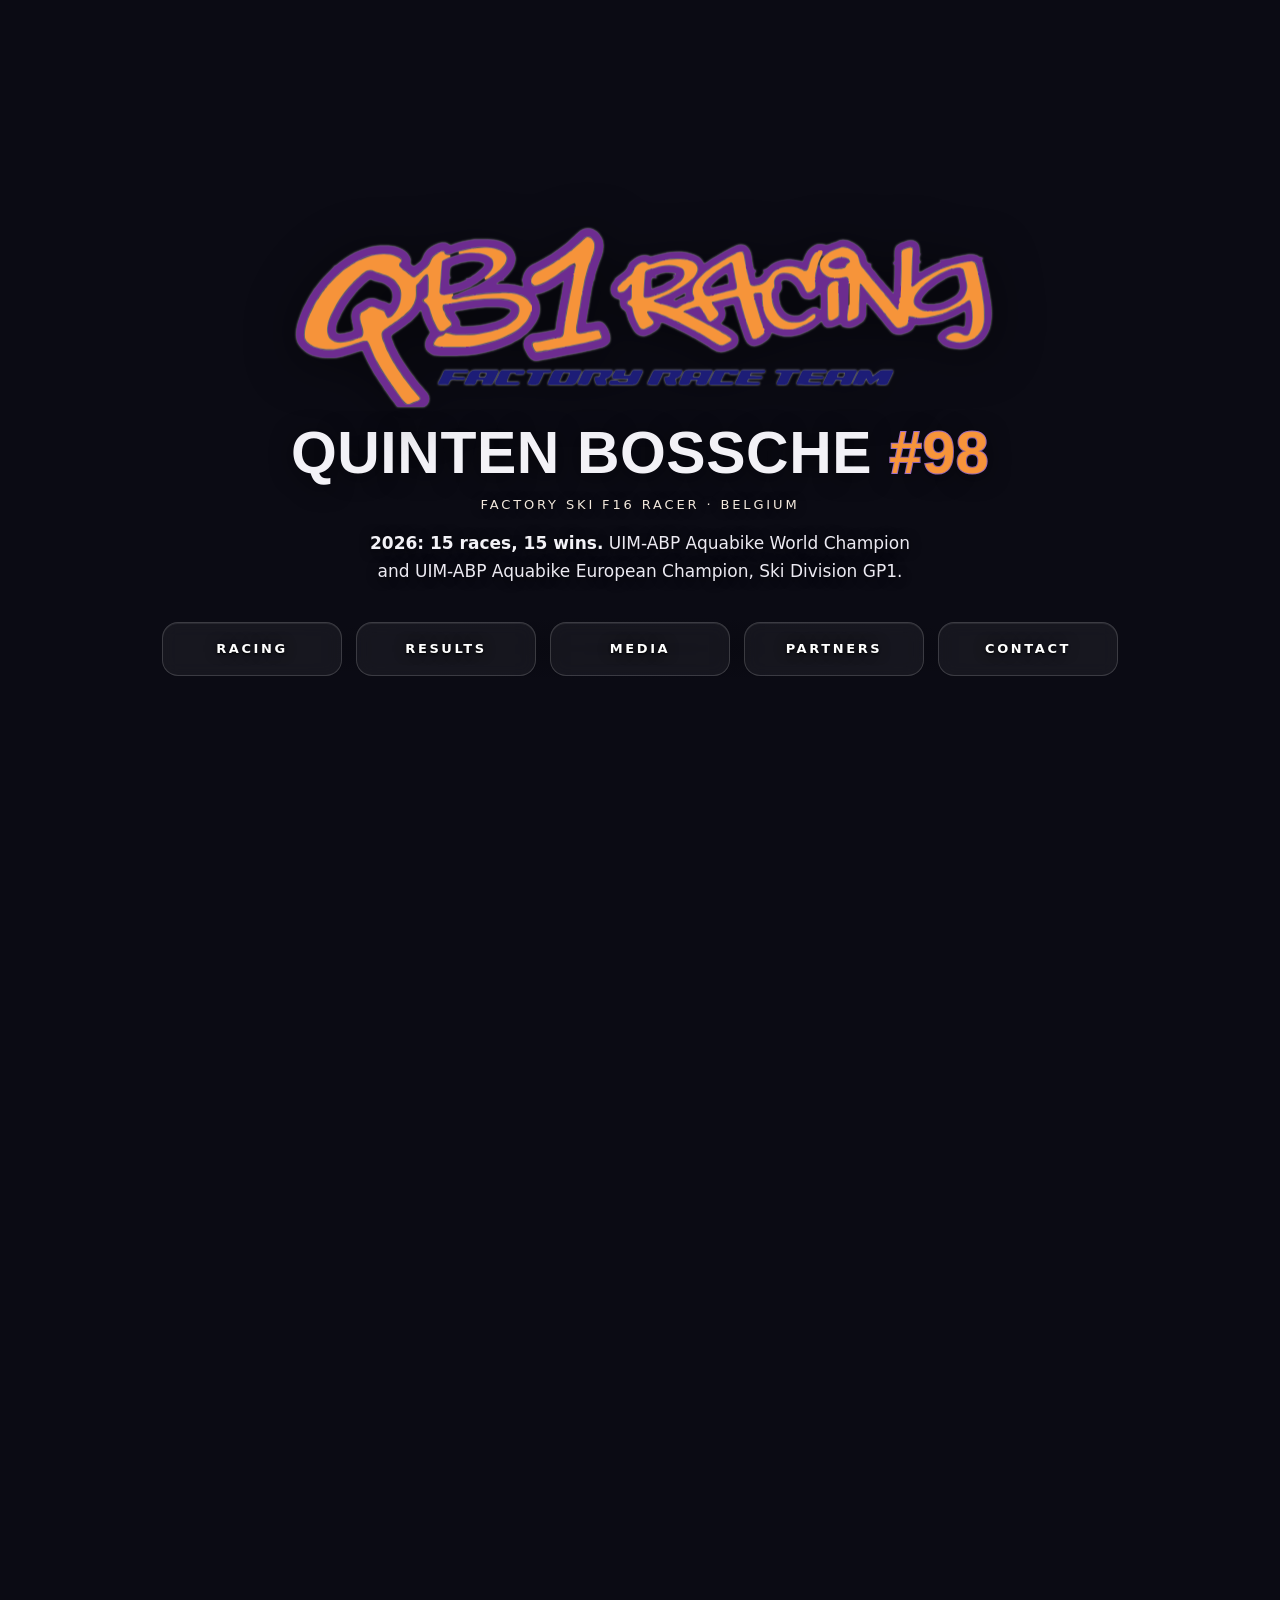
==== index.html @ 9f89fc65 "v8: story, career timeline, press and services from the old site" ====
<!doctype html>
<html lang="en">
<head>
<meta charset="utf-8">
<meta name="viewport" content="width=device-width, initial-scale=1, viewport-fit=cover">
<title>Quinten Bossche #98 · QB1 Racing · Stand-up jetski world champion</title>
<meta name="description" content="Quinten Bossche #98, Belgian factory stand-up jetski racer from Ostend. UIM-ABP Aquabike Ski GP1 World Champion 2017, 2024 and 2026. Team QB1 Racing.">
<meta name="theme-color" content="#0B0B14">
<link rel="preload" as="image" href="media/draft-winning-reel-poster-1080p.jpg" media="(orientation: landscape)">
<link rel="preload" as="image" href="media/draft-winning-reel-poster-720x1280.jpg" media="(orientation: portrait)">
<link rel="stylesheet" href="css/site.css">
</head>
<body>
<a class="skip" href="#racing">Skip to content</a>

<header class="hero" id="top">
  <!-- Background: winning reel. Poster first (picture, portrait vs landscape), video injected by JS
       unless prefers-reduced-motion / Save-Data. Old qb1-loop-* files are kept in media/ but unused. -->
  <picture class="hero-poster" aria-hidden="true">
    <source media="(orientation: portrait)" srcset="media/draft-winning-reel-poster-720x1280.jpg">
    <img src="media/draft-winning-reel-poster-1080p.jpg" alt="" width="1920" height="1080" decoding="async" fetchpriority="high">
  </picture>
  <video class="hero-video" id="heroVideo" muted autoplay loop playsinline webkit-playsinline preload="metadata" aria-hidden="true" tabindex="-1"
         data-mobile-webm="media/draft-winning-reel-720x1280.webm" data-mobile-mp4="media/draft-winning-reel-720x1280.mp4"
         data-desktop-webm="media/draft-winning-reel-1080p.webm" data-desktop-mp4="media/draft-winning-reel-1080p.mp4"></video>
  <div class="hero-shade" aria-hidden="true"></div>

  <div class="hero-center">
    <div class="hero-logo" id="heroLogo" tabindex="0" role="button" aria-pressed="false"
         aria-label="QB1 Racing logo. Hover, tap, or press Enter to scatter and reassemble it.">
      <img class="hero-logo-img" src="assets/logo.svg" alt="QB1 Racing" width="2664" height="680"
           onerror="this.onerror=null;this.src='assets/logo-placeholder.svg'">
      <canvas class="fx hero-fx" aria-hidden="true"></canvas>
    </div>
    <h1 class="wordmark"><span class="wm-name">Quinten Bossche</span> <span class="wm-num">#98</span></h1>
    <p class="kicker">FACTORY SKI F16 RACER · BELGIUM</p>
    <p class="hero-stat"><strong>2026: 15 races, 15 wins.</strong> UIM-ABP Aquabike World Champion and UIM-ABP Aquabike European Champion, Ski Division GP1.</p>

    <nav class="logo-nav" aria-label="Sections">
      <ul>
        <li><a class="fx-btn" href="#racing"><span class="fx-label">Racing</span></a></li>
        <li><a class="fx-btn" href="#results"><span class="fx-label">Results</span></a></li>
        <li><a class="fx-btn" href="#media"><span class="fx-label">Media</span></a></li>
        <li><a class="fx-btn" href="#partners"><span class="fx-label">Partners</span></a></li>
        <li><a class="fx-btn" href="#contact"><span class="fx-label">Contact</span></a></li>
      </ul>
    </nav>
  </div>
</header>

<main>
  <section class="panel" id="racing" aria-labelledby="racing-h">
    <div class="wrap">
      <p class="eyebrow">01 · Racing</p>
      <h2 id="racing-h">The Belgian Bomber</h2>
      <p class="lead">Quinten Bossche is a factory stand-up jetski racer from Ostend, Belgium. He races the UIM-ABP Aquabike Ski Division GP1, the top stand-up class, across the European and World Championships, and the biggest international events such as the IJSBA World Finals at Lake Havasu and the yearly King's Cup in Thailand.</p>
      <p class="lead lead-2">He won his first race at six. Two decades on, the mission hasn't changed: beat the best in the world, then pass that speed on.</p>
      <figure class="pull reveal">
        <blockquote><p>“I still enjoy it every day. I'm living my little boy's dream.”</p></blockquote>
        <figcaption>Quinten Bossche #98</figcaption>
      </figure>
      <dl class="facts">
        <div><dt>Home</dt><dd>Ostend, Belgium</dd></div>
        <div><dt>Number</dt><dd>#98</dd></div>
        <div><dt>Class</dt><dd>UIM-ABP Aquabike Ski Division GP1</dd></div>
        <div><dt>Team</dt><dd>QB1 Racing, his own team. He builds and sets up race skis and coaches young riders</dd></div>
        <div><dt>Race ski</dt><dd>Fast Powersports GP1</dd></div>
        <div><dt>2026 season</dt><dd>Portugal · Hungary · France · China · Italy</dd></div>
      </dl>

      <div class="journey" id="journey">
        <h3 class="sub">The road to 15/15</h3>
        <ol class="tl" id="timeline">
          <li class="tl-item reveal"><span class="tl-dot" aria-hidden="true"></span>
            <div class="tl-card"><span class="tl-year">Age 6</span><h4>First race, first win</h4>
              <p>A kid from the Belgian coast wins his first competition. The start of a life spent racing the best riders on the planet.</p></div></li>
          <li class="tl-item reveal"><span class="tl-dot" aria-hidden="true"></span>
            <div class="tl-card"><span class="tl-year">2017</span><h4>World Champion</h4>
              <p>His first UIM-ABP Aquabike world title in Ski Division GP1, the top stand-up class.</p></div></li>
          <li class="tl-item tl-low reveal"><span class="tl-dot" aria-hidden="true"></span>
            <div class="tl-card"><span class="tl-year">2019</span><h4>The crash</h4>
              <p>A heavy crash at Lake Havasu, USA, leaves him badly injured. Months of patience and rehab with his physio follow before he can train again.</p></div></li>
          <li class="tl-item reveal"><span class="tl-dot" aria-hidden="true"></span>
            <div class="tl-card"><span class="tl-year">2021</span><h4>Back at Havasu</h4>
              <p>The comeback lands on the same lake: four motos, four wins in Pro Ski Grand Prix at the WGP#1 World Series round in Lake Havasu.</p>
              <a class="tl-src" href="https://jetski-worldseries.com/news21-48EN.html" target="_blank" rel="noopener noreferrer">Race report ↗</a></div></li>
          <li class="tl-item reveal"><span class="tl-dot" aria-hidden="true"></span>
            <div class="tl-card"><span class="tl-year">2024</span><h4>World Champion again</h4>
              <p>A clean sweep of all three motos at the first ever Grand Prix of Vietnam sets up his second UIM-ABP world title.</p>
              <a class="tl-src" href="https://www.aquabike.net/news/2024/bossche-bossche-bossche-quinten-stars-in-vietnam" target="_blank" rel="noopener noreferrer">“Bossche, Bossche, Bossche” ↗</a></div></li>
          <li class="tl-item tl-peak reveal"><span class="tl-dot" aria-hidden="true"></span>
            <div class="tl-card"><span class="tl-year">2026</span><h4>The perfect season</h4>
              <p>Fifteen motos, fifteen wins. UIM-ABP Aquabike World Champion and European Champion, Ski Division GP1.</p>
              <a class="tl-src" href="#results">See every moto ↓</a></div></li>
        </ol>
      </div>
    </div>
  </section>

  <section class="panel alt recap" id="results" aria-labelledby="results-h">
    <div class="wrap">
      <svg class="sr-sprite" aria-hidden="true" focusable="false" width="0" height="0">
        <symbol id="flag-pt" viewBox="0 0 30 20"><rect width="12" height="20" fill="#046A38"/><rect x="12" width="18" height="20" fill="#DA291C"/><circle cx="12" cy="10" r="4.2" fill="#FFE900"/><circle cx="12" cy="10" r="2.4" fill="#DA291C"/></symbol>
        <symbol id="flag-hu" viewBox="0 0 30 20"><rect width="30" height="7" fill="#CE2939"/><rect y="7" width="30" height="6" fill="#fff"/><rect y="13" width="30" height="7" fill="#477050"/></symbol>
        <symbol id="flag-fr" viewBox="0 0 30 20"><rect width="10" height="20" fill="#0055A4"/><rect x="10" width="10" height="20" fill="#fff"/><rect x="20" width="10" height="20" fill="#EF4135"/></symbol>
        <symbol id="flag-cn" viewBox="0 0 30 20"><rect width="30" height="20" fill="#EE1C25"/><polygon fill="#FFDE00" points="5.50,1.90 6.32,4.37 8.92,4.39 6.83,5.93 7.62,8.41 5.50,6.90 3.38,8.41 4.17,5.93 2.08,4.39 4.68,4.37"/><circle cx="11" cy="2.4" r=".9" fill="#FFDE00"/><circle cx="12.8" cy="4.6" r=".9" fill="#FFDE00"/><circle cx="12.8" cy="7.6" r=".9" fill="#FFDE00"/><circle cx="11" cy="9.6" r=".9" fill="#FFDE00"/></symbol>
        <symbol id="flag-it" viewBox="0 0 30 20"><rect width="10" height="20" fill="#009246"/><rect x="10" width="10" height="20" fill="#fff"/><rect x="20" width="10" height="20" fill="#CE2B37"/></symbol>
      </svg>
      <p class="eyebrow">02 · Results</p>
      <h2 id="results-h">A perfect 2026</h2>
      <p class="lead">Fifteen motos, fifteen wins. Every point on offer: <strong>375 of 375</strong>.</p>

      <div class="recap-top" id="recap">
        <figure class="ring-wrap">
          <svg class="ring" viewBox="0 0 120 120" aria-hidden="true" focusable="false">
            <circle class="track" r="52" cx="60" cy="60"/>
            <g transform="rotate(-90 60 60)">
          <circle class="seg eu" data-seg="0" r="52" cx="60" cy="60" stroke-dasharray="18.78 307.94" stroke-dashoffset="0.00"/>
          <circle class="seg eu" data-seg="1" r="52" cx="60" cy="60" stroke-dasharray="18.78 307.94" stroke-dashoffset="-21.78"/>
          <circle class="seg eu" data-seg="2" r="52" cx="60" cy="60" stroke-dasharray="18.78 307.94" stroke-dashoffset="-43.56"/>
          <circle class="seg eu" data-seg="3" r="52" cx="60" cy="60" stroke-dasharray="18.78 307.94" stroke-dashoffset="-65.35"/>
          <circle class="seg eu" data-seg="4" r="52" cx="60" cy="60" stroke-dasharray="18.78 307.94" stroke-dashoffset="-87.13"/>
          <circle class="seg eu" data-seg="5" r="52" cx="60" cy="60" stroke-dasharray="18.78 307.94" stroke-dashoffset="-108.91"/>
          <circle class="seg eu" data-seg="6" r="52" cx="60" cy="60" stroke-dasharray="18.78 307.94" stroke-dashoffset="-130.69"/>
          <circle class="seg eu" data-seg="7" r="52" cx="60" cy="60" stroke-dasharray="18.78 307.94" stroke-dashoffset="-152.47"/>
          <circle class="seg eu" data-seg="8" r="52" cx="60" cy="60" stroke-dasharray="18.78 307.94" stroke-dashoffset="-174.25"/>
          <circle class="seg wc" data-seg="9" r="52" cx="60" cy="60" stroke-dasharray="18.78 307.94" stroke-dashoffset="-196.04"/>
          <circle class="seg wc" data-seg="10" r="52" cx="60" cy="60" stroke-dasharray="18.78 307.94" stroke-dashoffset="-217.82"/>
          <circle class="seg wc" data-seg="11" r="52" cx="60" cy="60" stroke-dasharray="18.78 307.94" stroke-dashoffset="-239.60"/>
          <circle class="seg wc" data-seg="12" r="52" cx="60" cy="60" stroke-dasharray="18.78 307.94" stroke-dashoffset="-261.38"/>
          <circle class="seg wc" data-seg="13" r="52" cx="60" cy="60" stroke-dasharray="18.78 307.94" stroke-dashoffset="-283.16"/>
          <circle class="seg wc" data-seg="14" r="52" cx="60" cy="60" stroke-dasharray="18.78 307.94" stroke-dashoffset="-304.94"/>
            </g>
          </svg>
          <figcaption class="ring-txt"><span class="ring-big"><span class="cnt" data-to="15" aria-hidden="true">15</span><span aria-hidden="true">/15</span><span class="sr-only">15 out of 15</span></span><span class="ring-cap">motos won</span></figcaption>
        </figure>

        <div class="tally">
          <div class="t-total"><span class="t-num"><span class="cnt" data-to="375" aria-hidden="true">375</span><span class="sr-only">375</span></span><span class="t-cap">championship points, 2026<br><span class="t-max">maximum possible: 375</span></span></div>
          <div class="t-split">
            <div class="t-eu"><span class="t-sub"><span class="cnt" data-to="225" aria-hidden="true">225</span><span class="sr-only">225</span></span><span class="t-lbl">European Ch. · 9 × 25</span></div>
            <div class="t-wc"><span class="t-sub"><span class="cnt" data-to="150" aria-hidden="true">150</span><span class="sr-only">150</span></span><span class="t-lbl">World Ch. · 6 × 25</span></div>
          </div>
          <p class="boom" aria-label="2026 was dynamite">2026 was <span aria-hidden="true">🧨🧨🧨🧨</span></p>
        </div>
      </div>

      <div class="champs" id="recapGrid">
        <article class="champ eu">
          <header class="c-head"><h3>European Continental Championship</h3><p class="c-pts"><strong>225</strong> pts · 9/9 · Champion</p></header>
          <ol class="rounds">
            <li class="round">
              <div class="r-head"><svg class="flag" viewBox="0 0 30 20" role="img" aria-label="Portugal"><use href="#flag-pt"/></svg>
                <span class="r-txt"><span class="r-place">Mira, Portugal</span><span class="r-meta">Round 1 · GP of Mira · 3–5 Jul</span></span></div>
              <ol class="motos" aria-label="Mira, Portugal: 3 motos">
                <li><button class="moto" type="button" data-i="0" data-info="Mira, Portugal · 3–5 Jul · Moto 1: 1st place, 25 points (European Ch.)"><span class="m-n">Moto 1</span><span class="m-p">P1</span><span class="m-pts">25<small> pts</small></span></button></li>
                <li><button class="moto" type="button" data-i="1" data-info="Mira, Portugal · 3–5 Jul · Moto 2: 1st place, 25 points (European Ch.)"><span class="m-n">Moto 2</span><span class="m-p">P1</span><span class="m-pts">25<small> pts</small></span></button></li>
                <li><button class="moto" type="button" data-i="2" data-info="Mira, Portugal · 3–5 Jul · Moto 3: 1st place, 25 points (European Ch.)"><span class="m-n">Moto 3</span><span class="m-p">P1</span><span class="m-pts">25<small> pts</small></span></button></li>
              </ol>
            </li>
            <li class="round">
              <div class="r-head"><svg class="flag" viewBox="0 0 30 20" role="img" aria-label="Hungary"><use href="#flag-hu"/></svg>
                <span class="r-txt"><span class="r-place">Győr, Hungary</span><span class="r-meta">Round 2 · GP of Hungary · 17–19 Jul</span></span></div>
              <ol class="motos" aria-label="Győr, Hungary: 3 motos">
                <li><button class="moto" type="button" data-i="3" data-info="Győr, Hungary · 17–19 Jul · Moto 1: 1st place, 25 points (European Ch.)"><span class="m-n">Moto 1</span><span class="m-p">P1</span><span class="m-pts">25<small> pts</small></span></button></li>
                <li><button class="moto" type="button" data-i="4" data-info="Győr, Hungary · 17–19 Jul · Moto 2: 1st place, 25 points (European Ch.)"><span class="m-n">Moto 2</span><span class="m-p">P1</span><span class="m-pts">25<small> pts</small></span></button></li>
                <li><button class="moto" type="button" data-i="5" data-info="Győr, Hungary · 17–19 Jul · Moto 3: 1st place, 25 points (European Ch.)"><span class="m-n">Moto 3</span><span class="m-p">P1</span><span class="m-pts">25<small> pts</small></span></button></li>
              </ol>
            </li>
            <li class="round">
              <div class="r-head"><svg class="flag" viewBox="0 0 30 20" role="img" aria-label="France"><use href="#flag-fr"/></svg>
                <span class="r-txt"><span class="r-place">Vichy, France</span><span class="r-meta">Round 3 · GP of Vichy · 4–6 Sep</span></span></div>
              <ol class="motos" aria-label="Vichy, France: 3 motos">
                <li><button class="moto" type="button" data-i="6" data-info="Vichy, France · 4–6 Sep · Moto 1: 1st place, 25 points (European Ch.)"><span class="m-n">Moto 1</span><span class="m-p">P1</span><span class="m-pts">25<small> pts</small></span></button></li>
                <li><button class="moto" type="button" data-i="7" data-info="Vichy, France · 4–6 Sep · Moto 2: 1st place, 25 points (European Ch.)"><span class="m-n">Moto 2</span><span class="m-p">P1</span><span class="m-pts">25<small> pts</small></span></button></li>
                <li><button class="moto" type="button" data-i="8" data-info="Vichy, France · 4–6 Sep · Moto 3: 1st place, 25 points (European Ch.)"><span class="m-n">Moto 3</span><span class="m-p">P1</span><span class="m-pts">25<small> pts</small></span></button></li>
              </ol>
            </li>
          </ol>
        </article>
        <article class="champ wc">
          <header class="c-head"><h3>World Championship</h3><p class="c-pts"><strong>150</strong> pts · 6/6 · Champion</p></header>
          <ol class="rounds">
            <li class="round">
              <div class="r-head"><svg class="flag" viewBox="0 0 30 20" role="img" aria-label="China"><use href="#flag-cn"/></svg>
                <span class="r-txt"><span class="r-place">Shanghai, China</span><span class="r-meta">Round 4 · GP of Shanghai · 2–3 Oct</span></span></div>
              <ol class="motos" aria-label="Shanghai, China: 3 motos">
                <li><button class="moto" type="button" data-i="9" data-info="Shanghai, China · 2–3 Oct · Moto 1: 1st place, 25 points (World Ch.)"><span class="m-n">Moto 1</span><span class="m-p">P1</span><span class="m-pts">25<small> pts</small></span></button></li>
                <li><button class="moto" type="button" data-i="10" data-info="Shanghai, China · 2–3 Oct · Moto 2: 1st place, 25 points (World Ch.)"><span class="m-n">Moto 2</span><span class="m-p">P1</span><span class="m-pts">25<small> pts</small></span></button></li>
                <li><button class="moto" type="button" data-i="11" data-info="Shanghai, China · 2–3 Oct · Moto 3: 1st place, 25 points (World Ch.)"><span class="m-n">Moto 3</span><span class="m-p">P1</span><span class="m-pts">25<small> pts</small></span></button></li>
              </ol>
            </li>
            <li class="round">
              <div class="r-head"><svg class="flag" viewBox="0 0 30 20" role="img" aria-label="Italy"><use href="#flag-it"/></svg>
                <span class="r-txt"><span class="r-place">Olbia, Italy</span><span class="r-meta">Round 5 · Regione Sardegna GP of Italy · 16–18 Oct</span></span></div>
              <ol class="motos" aria-label="Olbia, Italy: 3 motos">
                <li><button class="moto" type="button" data-i="12" data-info="Olbia, Italy · 16–18 Oct · Moto 1: 1st place, 25 points (World Ch.)"><span class="m-n">Moto 1</span><span class="m-p">P1</span><span class="m-pts">25<small> pts</small></span></button></li>
                <li><button class="moto" type="button" data-i="13" data-info="Olbia, Italy · 16–18 Oct · Moto 2: 1st place, 25 points (World Ch.)"><span class="m-n">Moto 2</span><span class="m-p">P1</span><span class="m-pts">25<small> pts</small></span></button></li>
                <li><button class="moto" type="button" data-i="14" data-info="Olbia, Italy · 16–18 Oct · Moto 3: 1st place, 25 points (World Ch.)"><span class="m-n">Moto 3</span><span class="m-p">P1</span><span class="m-pts">25<small> pts</small></span></button></li>
              </ol>
            </li>
          </ol>
        </article>
      </div>

      <div class="recap-ctl">
        <button class="replay" type="button" id="recapReplay" hidden>↻ Replay the season</button>
        <p class="recap-status" id="recapStatus" aria-live="polite">Tap any moto for details.</p>
      </div>

      <ul class="titles" aria-label="Titles">
        <li><span class="ti-big">2017 · 2024 · 2026</span><span class="ti-cap">UIM-ABP Aquabike World Champion, Ski Division GP1</span></li>
        <li><span class="ti-big">2026</span><span class="ti-cap">UIM-ABP Aquabike European Champion, Ski Division GP1</span></li>
      </ul>

      <p class="src">Sources: official UIM-ABP Aquabike circuit standings, Ski Division GP1, on <a href="https://www.aquabike.net/riders/2026/quinten-bossche" target="_blank" rel="noopener noreferrer">aquabike.net</a> (UIM), as shared in <a href="https://www.instagram.com/quintenbossche98/" target="_blank" rel="noopener noreferrer">@quintenbossche98</a>’s Instagram story.</p>
    </div>
  </section>

  <section class="panel" id="media" aria-labelledby="media-h">
    <div class="wrap">
      <p class="eyebrow">03 · Media</p>
      <h2 id="media-h">Social &amp; video</h2>
      <ul class="socials" aria-label="Quinten Bossche on social media">
        <li><a href="https://www.instagram.com/quintenbossche98/" target="_blank" rel="noopener noreferrer">
          <svg viewBox="0 0 24 24" aria-hidden="true"><rect x="3" y="3" width="18" height="18" rx="5" fill="none" stroke="currentColor" stroke-width="2"/><circle cx="12" cy="12" r="4.2" fill="none" stroke="currentColor" stroke-width="2"/><circle cx="17.4" cy="6.6" r="1.3" fill="currentColor"/></svg>
          <span>Instagram<small>@quintenbossche98</small></span></a></li>
        <li><a href="https://www.facebook.com/QuintenBossche98/" target="_blank" rel="noopener noreferrer">
          <svg viewBox="0 0 24 24" aria-hidden="true"><path fill="currentColor" d="M13.5 21v-7.5h2.6l.4-3h-3V8.6c0-.9.3-1.5 1.6-1.5h1.6V4.4c-.3 0-1.2-.1-2.3-.1-2.3 0-3.9 1.4-3.9 4v2.2H7.9v3h2.6V21h3z"/></svg>
          <span>Facebook<small>Quinten Bossche #98</small></span></a></li>
        <li><a href="https://www.youtube.com/@quintenbossche98" target="_blank" rel="noopener noreferrer">
          <svg viewBox="0 0 24 24" aria-hidden="true"><path fill="currentColor" d="M21.6 7.2a2.5 2.5 0 0 0-1.8-1.8C18.2 5 12 5 12 5s-6.2 0-7.8.4A2.5 2.5 0 0 0 2.4 7.2 26 26 0 0 0 2 12a26 26 0 0 0 .4 4.8 2.5 2.5 0 0 0 1.8 1.8C5.8 19 12 19 12 19s6.2 0 7.8-.4a2.5 2.5 0 0 0 1.8-1.8A26 26 0 0 0 22 12a26 26 0 0 0-.4-4.8zM10 15V9l5.2 3L10 15z"/></svg>
          <span>YouTube<small>@quintenbossche98</small></span></a></li>
        <li><a href="https://www.tiktok.com/@quintenbossche98" target="_blank" rel="noopener noreferrer">
          <svg viewBox="0 0 24 24" aria-hidden="true"><path fill="currentColor" d="M16.6 3c.4 2.2 1.8 3.6 4 3.8v3.1a7.3 7.3 0 0 1-4-1.3v6.1a5.8 5.8 0 1 1-5.8-5.8c.3 0 .6 0 .9.1v3.2a2.7 2.7 0 1 0 1.8 2.5V3h3.1z"/></svg>
          <span>TikTok<small>@quintenbossche98</small></span></a></li>
      </ul>

      <h3 class="sub">In the press</h3>
      <ul class="press" aria-label="Press coverage">
        <li><a class="reveal" href="https://www.aquabike.net/news/2024/bossche-bossche-bossche-quinten-stars-in-vietnam" target="_blank" rel="noopener noreferrer"><span class="pr-src">UIM-ABP Aquabike</span><span class="pr-t">“Bossche, Bossche, Bossche”: Quinten stars in Vietnam</span></a></li>
        <li><a class="reveal" href="https://jetski-worldseries.com/news21-48EN.html" target="_blank" rel="noopener noreferrer"><span class="pr-src">Jet Ski World Series</span><span class="pr-t">Four motos, four wins at Lake Havasu</span></a></li>
        <li><a class="reveal" href="https://www.hln.be/sport-in-de-buurt/quinten-bossche-pakt-zijn-18de-wereldtitel-jetski-ik-wil-de-beste-jetskier-aller-tijden-worden~a3b226ec/" target="_blank" rel="noopener noreferrer"><span class="pr-src">HLN · Belgium</span><span class="pr-t">“I want to be the best jetski racer of all time”</span></a></li>
      </ul>
      <p class="note">Also featured on VTM Nieuws, Belgium's prime-time evening news.</p>

      <h3 class="sub">Latest from his YouTube channel</h3>
      <ul class="vgrid" id="videoGrid" aria-label="Videos"></ul>
      <noscript><p><a href="https://www.youtube.com/@quintenbossche98">Watch on YouTube</a></p></noscript>
    </div>
  </section>

  <section class="panel alt" id="partners" aria-labelledby="partners-h">
    <div class="wrap">
      <p class="eyebrow">04 · Partners</p>
      <h2 id="partners-h">Thank you to our partners</h2>
      <p class="lead">The perfect season was built with the support of:</p>
      <ul class="partners">
        <li>Fast Powersports</li><li>Jetpilot</li><li>Jettrim</li><li>Blowsion</li><li>Cometic</li>
      </ul>
      <p class="note">Partner logos will be added once approved by each partner.</p>
    </div>
  </section>

  <section class="panel" id="contact" aria-labelledby="contact-h">
    <div class="wrap">
      <p class="eyebrow">05 · Contact</p>
      <h2 id="contact-h">Partnerships &amp; media</h2>
      <p class="lead">Sponsorship, media, race skis or coaching: one inbox for all of it.</p>
      <ul class="offer" aria-label="What you can contact us about">
        <li class="reveal"><span class="of-k">01</span><h3>Partnerships &amp; media</h3>
          <p>Put your brand on a world champion's ski, suit and channels, race after race, season after season.</p></li>
        <li class="reveal"><span class="of-k">02</span><h3>Race skis &amp; tuning</h3>
          <p>From the Ostend workshop: engine tuning and modifications, power parts, handmade carbon, anodising, paint and graphics. Race or recreational, built fast and reliable.</p></li>
        <li class="reveal"><span class="of-k">03</span><h3>Rider coaching</h3>
          <p>Training for young riders chasing their own national, European and world titles, with a ski set up to win.</p></li>
      </ul>
      <p class="contact-placeholder">Email address coming soon</p>
    </div>
  </section>
</main>

<footer class="foot">
  <div class="wrap">© QB1 Racing · Quinten Bossche #98 · Ostend, Belgium <a href="#top">Back to top ↑</a></div>
</footer>

<div class="modal" id="videoModal" role="dialog" aria-modal="true" aria-labelledby="modalTitle" hidden>
  <div class="modal-backdrop" data-close></div>
  <div class="modal-box">
    <div class="modal-head">
      <h2 id="modalTitle" class="modal-title">Video</h2>
      <button class="modal-close" type="button" data-close aria-label="Close video">×</button>
    </div>
    <div class="modal-frame" id="modalFrame"></div>
  </div>
</div>

<script src="js/videos.js" defer></script>
<script src="js/particles.js" defer></script>
<script src="js/main.js" defer></script>
<script src="js/recap.js" defer></script>
<script src="js/story.js" defer></script>
</body>
</html>
---- css/site.css ----
/* QB1 Racing — interim palette. Brand: QB1 logo orange + purple (YouTube banner);
   livery: 2026 #98 Fast Powersports ski (white / navy / violet / race red). See palette.md. */
:root{
  --bg:#0B0B14;          /* navy-black, from livery navy */
  --surface:#151527;
  --surface-2:#1E223F;   /* livery dark navy */
  --line:#2C2F52;
  --text:#F3F2F7;
  --muted:#A9A7BC;
  --accent:#F7943A;      /* QB1 logo orange — primary accent */
  --accent-ink:#0B0B14;  /* text on accent */
  --accent-2:#B57EDC;    /* violet: livery #9142AC / logo purple #6E2D91, lifted for AA */
  --accent-3:#F0564A;    /* livery race red — use sparingly */
  --focus:var(--accent);
  --radius:16px;
  --font:"Inter",system-ui,-apple-system,"Segoe UI",Roboto,Helvetica,Arial,sans-serif;
  --display:"Arial Black","Helvetica Neue",Arial,sans-serif;
}
*{box-sizing:border-box}
html{scroll-behavior:smooth;-webkit-text-size-adjust:100%}
@media (prefers-reduced-motion:reduce){html{scroll-behavior:auto}}
body{margin:0;background:var(--bg);color:var(--text);font:16px/1.6 var(--font)}
a{color:inherit}
:focus-visible{outline:2px solid var(--focus);outline-offset:3px}
.skip{position:absolute;left:12px;top:-60px;z-index:50;background:var(--accent);color:var(--accent-ink);padding:10px 14px;border-radius:10px;font-weight:700;text-decoration:none}
.skip:focus{top:12px}

/* ---------- hero (centred, symmetric) ---------- */
.hero{position:relative;min-height:100svh;display:grid;place-items:center;overflow:hidden;isolation:isolate;text-align:center}
.hero-poster{position:absolute;inset:0;z-index:-3}
.hero-poster img,.hero-video{position:absolute;inset:0;width:100%;height:100%;object-fit:cover;object-position:center;z-index:-3}
.hero-video{opacity:0;transition:opacity .8s ease}
.hero-video.is-playing{opacity:1}
.hero-shade{position:absolute;inset:0;z-index:-1;background:
  radial-gradient(70% 55% at 50% 50%,rgba(11,11,20,.38),rgba(11,11,20,0) 70%),
  linear-gradient(180deg,rgba(11,11,20,.45) 0%,rgba(11,11,20,0) 22%,rgba(11,11,20,0) 62%,rgba(11,11,20,.7) 100%)}
.hero-center{width:min(1180px,100%);padding:max(28px,env(safe-area-inset-top)) clamp(16px,4vw,48px) max(28px,env(safe-area-inset-bottom));
  display:flex;flex-direction:column;align-items:center;gap:clamp(10px,1.6vh,18px)}
.hero-logo{position:relative;width:min(56vw,720px);aspect-ratio:2664/680;border-radius:16px;cursor:pointer;touch-action:pan-y;outline:none}
.hero-logo:focus-visible{box-shadow:0 0 0 2px var(--bg),0 0 0 4px var(--focus)}
.hero-logo-img{width:100%;height:100%;display:block;filter:drop-shadow(0 0 1px rgba(255,255,255,.75)) drop-shadow(0 6px 24px rgba(0,0,0,.55))}
.hero-fx{position:absolute;left:-14%;top:-40%;width:128%;height:180%;pointer-events:none;filter:drop-shadow(0 0 1px rgba(255,255,255,.6)) drop-shadow(0 6px 24px rgba(0,0,0,.5))}
.hero-logo.fx-ready .hero-logo-img{visibility:hidden}
.wordmark{margin:4px 0 0;font-family:var(--display);font-weight:900;text-transform:uppercase;line-height:.95;letter-spacing:.01em;font-size:clamp(28px,4.6vw,64px);text-shadow:0 3px 22px rgba(0,0,0,.6)}
.wm-name{display:inline}
.wm-num{color:var(--accent);-webkit-text-stroke:2px var(--accent-2);paint-order:stroke fill}
.kicker{margin:0;font-size:clamp(11px,1.1vw,13px);letter-spacing:.22em;text-transform:uppercase;color:#F3E9DD;text-shadow:0 1px 10px rgba(0,0,0,.8)}
.hero-stat{margin:0;max-width:52ch;color:#ECEAF2;font-size:clamp(14px,1.4vw,17px);text-shadow:0 1px 12px rgba(0,0,0,.8)}
.hero-stat strong{color:var(--text)}

/* ---------- ultra-transparent glass logo buttons ---------- */
.logo-nav{position:relative;width:100%;margin-top:clamp(10px,2.5vh,28px)}
.logo-nav::before{content:"";position:absolute;inset:-30% -6%;z-index:-1;pointer-events:none;
  background:radial-gradient(50% 50% at 50% 50%,rgba(6,6,12,.42),rgba(6,6,12,0) 75%)}
.logo-nav ul{list-style:none;margin:0 auto;padding:0;display:flex;flex-wrap:wrap;justify-content:center;gap:clamp(8px,1.2vw,14px)}
.logo-nav li{flex:0 1 clamp(120px,15vw,180px)}
.fx-btn{position:relative;display:flex;flex-direction:column;align-items:center;gap:8px;padding:14px 10px 12px;min-height:44px;text-decoration:none;
  border:1px solid rgba(255,255,255,.16);border-radius:var(--radius);background:rgba(255,255,255,.05);
  -webkit-backdrop-filter:blur(8px);backdrop-filter:blur(8px);
  box-shadow:inset 0 1px 0 rgba(255,255,255,.08);
  transition:border-color .25s,background .25s,transform .25s}
.fx-btn:hover,.fx-btn:focus-visible{border-color:rgba(247,148,58,.75);background:rgba(255,255,255,.08);transform:translateY(-2px)}
.fx-btn::after{content:"";position:absolute;left:22%;right:22%;bottom:-1px;height:2px;border-radius:2px;background:linear-gradient(90deg,var(--accent-2),var(--accent));opacity:0;transition:opacity .25s}
.fx-btn:hover::after,.fx-btn:focus-visible::after{opacity:1}
.fx-wrap{position:relative;display:block;width:100%;height:clamp(34px,3.6vw,48px)}
.fx-wrap .fx{position:absolute;left:-12%;top:-45%;width:124%;height:190%;pointer-events:none;filter:drop-shadow(0 0 1px rgba(255,255,255,.55))}
.fx-label{font-size:12.5px;font-weight:700;letter-spacing:.18em;text-transform:uppercase;color:#fff;
  text-shadow:0 1px 2px rgba(0,0,0,.9),0 0 12px rgba(0,0,0,.65)}
@media (orientation:portrait),(max-width:699.98px){
  .hero-logo{width:min(80vw,560px)}
  .logo-nav li{flex:0 1 calc(33.333% - 8px)}
  .fx-wrap{height:34px}
  .fx-label{font-size:11px;letter-spacing:.12em}
  .wordmark{font-size:clamp(28px,9vw,44px)}
  .wm-name{display:block}
}

/* ---------- panels ---------- */
.panel{text-align:center;padding:clamp(64px,10vw,120px) 0;content-visibility:auto;contain-intrinsic-size:900px}
.panel.alt{background:linear-gradient(180deg,var(--surface),var(--bg))}
.wrap{width:min(1120px,100% - 2*clamp(16px,4vw,48px));margin:0 auto}
.eyebrow{margin:0 0 8px;font-size:12px;letter-spacing:.24em;text-transform:uppercase;color:var(--accent-2)}
h2{margin:0 0 18px;font-family:var(--display);text-transform:uppercase;font-size:clamp(30px,5vw,56px);line-height:1;letter-spacing:-.01em}
.sub{margin:40px 0 16px;font-size:14px;letter-spacing:.18em;text-transform:uppercase;color:var(--muted)}
.lead{margin-left:auto;margin-right:auto;max-width:68ch;color:#D9D7E3;font-size:clamp(16px,1.5vw,19px)}
.note{color:var(--muted);font-size:14px;max-width:68ch;margin-left:auto;margin-right:auto}
.facts{display:grid;grid-template-columns:repeat(auto-fit,minmax(220px,1fr));gap:12px;margin:28px 0}
.facts div{text-align:center;background:var(--surface);border:1px solid var(--line);border-radius:12px;padding:14px 16px}
.facts dt{font-size:11.5px;letter-spacing:.18em;text-transform:uppercase;color:var(--muted)}
.facts dd{margin:4px 0 0;font-weight:600}
.scoreboard{display:grid;grid-template-columns:repeat(auto-fit,minmax(240px,1fr));gap:12px;margin:26px 0 30px}
.score{background:var(--surface-2);border:1px solid var(--line);border-radius:var(--radius);padding:20px 22px;display:flex;flex-direction:column;align-items:center;gap:6px;text-align:center}
.big{font-family:var(--display);font-size:clamp(28px,4vw,46px);line-height:1;color:var(--accent);font-variant-numeric:tabular-nums}
.big.tbc{color:var(--muted);font-size:clamp(22px,3vw,32px)}
.cap{color:var(--muted);font-size:14px}
.table-wrap{max-width:820px;margin:0 auto;overflow-x:auto;border:1px solid var(--line);border-radius:12px}
table{width:100%;border-collapse:collapse;font-variant-numeric:tabular-nums;min-width:520px}
caption{text-align:center;padding:12px 16px;color:var(--muted);font-size:13px}
th,td{text-align:left;padding:12px 16px;border-top:1px solid var(--line)}
th{font-size:12px;letter-spacing:.14em;text-transform:uppercase;color:var(--muted);font-weight:600}
td:last-child{color:var(--accent);font-weight:700;white-space:nowrap}

/* socials */
.socials{list-style:none;padding:0;margin:20px 0 0;display:grid;grid-template-columns:repeat(auto-fit,minmax(200px,1fr));gap:10px}
.socials a{display:flex;align-items:center;justify-content:center;gap:12px;min-height:56px;padding:12px 16px;border:1px solid var(--line);border-radius:12px;background:var(--surface);text-decoration:none;transition:border-color .2s,transform .2s}
.socials a:hover,.socials a:focus-visible{border-color:var(--accent);transform:translateY(-2px)}
.socials svg{width:24px;height:24px;flex:0 0 24px;color:var(--accent)}
.socials span{display:flex;flex-direction:column;text-align:left;font-weight:700;line-height:1.25}
.socials small{font-weight:400;color:var(--muted);font-size:13px}

/* video grid */
.vgrid{list-style:none;padding:0;margin:0 auto;display:grid;grid-template-columns:repeat(auto-fit,minmax(260px,1fr));text-align:left;gap:16px}
.vcard{all:unset;box-sizing:border-box;display:block;width:100%;cursor:pointer;border-radius:14px;overflow:hidden;background:var(--surface);border:1px solid var(--line);transition:border-color .25s,transform .25s}
.vcard:hover,.vcard:focus-visible{border-color:var(--accent);transform:translateY(-3px)}
.vcard:focus-visible{outline:2px solid var(--focus);outline-offset:3px}
.vthumb,.vmeta{display:block}
.vthumb{position:relative;width:100%;aspect-ratio:16/9;overflow:hidden;background:var(--surface-2)}
.vthumb img{width:100%;height:100%;object-fit:cover;display:block;transform:scale(1.02);transition:transform .6s cubic-bezier(.2,.7,.2,1),filter .4s;filter:saturate(.9) brightness(.86)}
.vcard:hover .vthumb img,.vcard:focus-visible .vthumb img{transform:scale(1.08);filter:saturate(1.05) brightness(1)}
.vthumb::after{content:"";position:absolute;inset:0;background:linear-gradient(180deg,transparent 45%,rgba(11,11,20,.75))}
.vplay{position:absolute;z-index:1;left:50%;top:50%;width:54px;height:54px;margin:-27px 0 0 -27px;border-radius:50%;background:rgba(11,11,20,.55);border:1.5px solid rgba(255,255,255,.8);display:grid;place-items:center;transition:background .25s,transform .25s,border-color .25s}
.vplay::before{content:"";margin-left:4px;border-left:15px solid #fff;border-top:9px solid transparent;border-bottom:9px solid transparent}
.vcard:hover .vplay,.vcard:focus-visible .vplay{background:var(--accent);border-color:var(--accent);transform:scale(1.08)}
.vtag{position:absolute;z-index:1;left:10px;top:10px;font-size:11px;letter-spacing:.14em;text-transform:uppercase;background:rgba(11,11,20,.7);padding:3px 8px;border-radius:999px;color:var(--accent-2)}
.vmeta{padding:12px 14px 14px}
.vtitle{display:block;font-weight:700;line-height:1.35}
.vdate{display:block;margin-top:4px;color:var(--muted);font-size:13px}

.partners{list-style:none;padding:0;margin:22px 0;display:grid;grid-template-columns:repeat(auto-fit,minmax(170px,1fr));gap:10px}
.partners li{display:grid;place-items:center;min-height:88px;border:1px solid var(--line);border-radius:12px;background:var(--surface);font-weight:800;letter-spacing:.08em;text-transform:uppercase;text-align:center;padding:12px}
.contact-placeholder{display:inline-block;margin-top:8px;padding:14px 20px;border:1px dashed var(--line);border-radius:12px;color:var(--muted)}
.foot{border-top:1px solid var(--line);padding:24px 0 calc(24px + env(safe-area-inset-bottom));color:var(--muted);font-size:13px}
.foot .wrap{display:flex;justify-content:center;text-align:center;gap:12px;flex-wrap:wrap}

/* modal */
.modal{position:fixed;inset:0;z-index:100;display:grid;place-items:center;padding:clamp(8px,3vw,40px)}
.modal[hidden]{display:none}
.modal-backdrop{position:absolute;inset:0;background:rgba(6,6,12,.86);-webkit-backdrop-filter:blur(6px);backdrop-filter:blur(6px)}
.modal-box{position:relative;width:min(1100px,100%);background:var(--surface);border:1px solid var(--line);border-radius:16px;overflow:hidden;box-shadow:0 30px 80px rgba(0,0,0,.6)}
.modal-head{display:flex;align-items:center;justify-content:space-between;gap:12px;padding:8px 8px 8px 16px}
.modal-title{margin:0;font:700 15px/1.3 var(--font);text-transform:none;overflow:hidden;text-overflow:ellipsis;white-space:nowrap}
.modal-close{flex:0 0 44px;width:44px;height:44px;border-radius:50%;border:1px solid var(--line);background:var(--surface-2);color:var(--text);font-size:26px;line-height:1;cursor:pointer}
.modal-close:hover{border-color:var(--accent)}
.modal-frame{aspect-ratio:16/9;background:#000}
.modal-frame iframe{width:100%;height:100%;border:0;display:block}
body.scroll-lock{overflow:hidden}
@media (max-height:500px) and (orientation:landscape){.modal-box{width:min(100%,calc((100svh - 90px)*16/9))}}

/* ---------- 02 · Results: 2026 season recap ---------- */
.sr-only{position:absolute!important;width:1px;height:1px;padding:0;margin:-1px;overflow:hidden;clip:rect(0 0 0 0);white-space:nowrap;border:0}
.sr-sprite{position:absolute;width:0;height:0;overflow:hidden}
.recap{--eu:var(--accent-2);--wc:var(--accent);overflow:hidden;contain-intrinsic-size:1600px}
.recap .lead strong{color:var(--accent)}
.recap-top{display:grid;grid-template-columns:1fr;justify-items:center;gap:clamp(18px,3vw,40px);margin:28px auto 34px;max-width:900px}
@media (min-width:760px){.recap-top{grid-template-columns:auto 1fr;align-items:center;justify-items:stretch}}
.ring-wrap{position:relative;margin:0;width:clamp(200px,52vw,280px);aspect-ratio:1}
.ring{width:100%;height:100%;display:block;overflow:visible}
.ring .track{fill:none;stroke:rgba(255,255,255,.06);stroke-width:10}
.ring .seg{fill:none;stroke-width:10;stroke-linecap:butt;transition:stroke .35s,opacity .35s,filter .35s}
.ring .seg.eu{stroke:var(--eu)}
.ring .seg.wc{stroke:var(--wc)}
.ring .seg.hot{filter:drop-shadow(0 0 5px currentColor)}
.ring-txt{position:absolute;inset:0;display:flex;flex-direction:column;align-items:center;justify-content:center;text-align:center}
.ring-big{font-family:var(--display);font-size:clamp(46px,13vw,68px);line-height:1;font-variant-numeric:tabular-nums;color:var(--text)}
.ring-big>span:nth-child(2){color:var(--muted);font-size:.5em}
.ring-cap{margin-top:6px;font-size:12px;letter-spacing:.2em;text-transform:uppercase;color:var(--muted)}
.tally{display:flex;flex-direction:column;align-items:center;gap:16px;text-align:center}
@media (min-width:760px){.tally{align-items:flex-start;text-align:left}}
.t-total{display:flex;flex-direction:column;align-items:inherit;gap:6px}
.t-num{font-family:var(--display);font-size:clamp(64px,13vw,128px);line-height:.9;font-variant-numeric:tabular-nums;
  background:linear-gradient(100deg,var(--accent) 10%,var(--accent-3) 55%,var(--accent-2) 95%);-webkit-background-clip:text;background-clip:text;color:transparent}
.t-cap{font-size:13px;letter-spacing:.16em;text-transform:uppercase;color:#D9D7E3}
.t-max{color:var(--muted);letter-spacing:.1em}
.t-split{display:grid;grid-template-columns:1fr 1fr;gap:10px;width:100%;max-width:440px}
.t-split>div{display:flex;flex-direction:column;gap:2px;padding:12px 14px;border-radius:14px;border:1px solid rgba(255,255,255,.12);
  background:rgba(255,255,255,.04);-webkit-backdrop-filter:blur(8px);backdrop-filter:blur(8px);box-shadow:inset 0 1px 0 rgba(255,255,255,.06)}
.t-sub{font-family:var(--display);font-size:clamp(30px,6vw,40px);line-height:1;font-variant-numeric:tabular-nums}
.t-eu{border-top:2px solid var(--eu)!important}.t-eu .t-sub{color:var(--eu)}
.t-wc{border-top:2px solid var(--wc)!important}.t-wc .t-sub{color:var(--wc)}
.t-lbl{font-size:12px;color:var(--muted);letter-spacing:.06em}
.boom{margin:0;display:inline-flex;align-items:center;gap:8px;padding:8px 16px;border-radius:999px;background:#F3F2F7;color:#0B0B14;font-weight:700;font-size:18px;
  box-shadow:0 8px 30px rgba(240,86,74,.25);transform:rotate(-2deg)}

.champs{display:grid;grid-template-columns:1fr;gap:16px;text-align:left}
.champ{border-radius:var(--radius);border:1px solid rgba(255,255,255,.12);background:linear-gradient(180deg,rgba(30,34,63,.7),rgba(21,21,39,.55));
  padding:clamp(14px,2.4vw,22px);box-shadow:inset 0 1px 0 rgba(255,255,255,.06);position:relative;overflow:hidden}
.champ::before{content:"";position:absolute;left:0;right:0;top:0;height:3px;background:var(--c)}
.champ.eu{--c:var(--eu)}.champ.wc{--c:var(--wc)}
.c-head{display:flex;flex-wrap:wrap;align-items:baseline;justify-content:space-between;gap:4px 12px;margin-bottom:12px}
.c-head h3{margin:0;font-size:13px;letter-spacing:.16em;text-transform:uppercase;color:var(--text)}
.c-pts{margin:0;font-size:13px;color:var(--muted)}
.c-pts strong{color:var(--c);font-family:var(--display);font-size:18px}
.rounds,.motos{list-style:none;margin:0;padding:0}
.rounds{display:grid;gap:10px;grid-template-columns:repeat(auto-fit,minmax(min(100%,250px),1fr))}
.round{display:grid;grid-template-columns:1fr;gap:10px;padding:12px;border-radius:12px;background:rgba(11,11,20,.45);border:1px solid var(--line)}
.r-head{display:flex;align-items:center;gap:12px;min-width:0}
.flag{flex:0 0 36px;width:36px;height:24px;border-radius:4px;box-shadow:0 0 0 1px rgba(255,255,255,.18)}
.r-txt{display:flex;flex-direction:column;min-width:0}
.r-place{font-weight:800;line-height:1.25}
.r-meta{font-size:12.5px;color:var(--muted);line-height:1.35}
.motos{display:grid;grid-template-columns:repeat(3,minmax(0,1fr));gap:8px}
.moto{all:unset;box-sizing:border-box;cursor:pointer;width:100%;min-height:64px;display:flex;flex-direction:column;align-items:center;justify-content:center;gap:1px;
  border-radius:10px;border:1px solid rgba(255,255,255,.22);background:rgba(255,255,255,.06);
  border:1px solid color-mix(in srgb,var(--c) 55%,transparent);background:color-mix(in srgb,var(--c) 16%,rgba(11,11,20,.6));
  text-align:center;line-height:1.1;transition:transform .45s cubic-bezier(.2,.9,.25,1.25),opacity .35s,background .25s,border-color .25s,box-shadow .25s;-webkit-tap-highlight-color:transparent}
.moto:hover{background:color-mix(in srgb,var(--c) 28%,rgba(11,11,20,.6))}
.moto:focus-visible{outline:2px solid var(--focus);outline-offset:2px}
.moto[aria-pressed="true"]{border-color:var(--c);box-shadow:0 0 0 1px var(--c),0 0 18px color-mix(in srgb,var(--c) 45%,transparent)}
.m-n{font-size:10.5px;letter-spacing:.12em;text-transform:uppercase;color:#CFCDE0}
.m-p{font-size:11px;font-weight:800;color:var(--c)}
.m-pts{font-family:var(--display);font-size:22px;color:var(--text);font-variant-numeric:tabular-nums}
.m-pts small{font-family:var(--font);font-size:10px;font-weight:600;color:var(--muted)}
.moto.pop{animation:moto-pop .5s cubic-bezier(.2,.9,.25,1.3)}
@keyframes moto-pop{0%{transform:scale(1)}35%{transform:scale(1.12)}100%{transform:scale(1)}}
/* pre-reveal state (JS adds .armed only when motion is allowed) */
.recap.armed .moto:not(.on){opacity:.18;transform:perspective(300px) rotateX(80deg) scale(.9)}
.recap.armed .ring .seg:not(.on){opacity:.08}

.recap-ctl{display:flex;flex-direction:column;align-items:center;gap:8px;margin:18px 0 6px}
.replay{min-height:44px;padding:10px 20px;border-radius:999px;border:1px solid rgba(255,255,255,.18);background:rgba(255,255,255,.05);color:var(--text);
  font:700 13px/1 var(--font);letter-spacing:.14em;text-transform:uppercase;cursor:pointer;-webkit-backdrop-filter:blur(8px);backdrop-filter:blur(8px);transition:border-color .25s,background .25s}
.replay:hover,.replay:focus-visible{border-color:rgba(247,148,58,.75);background:rgba(255,255,255,.08)}
.recap-status{margin:0;min-height:1.6em;font-size:14px;color:var(--muted)}

.titles{list-style:none;padding:0;margin:26px auto 0;max-width:760px;display:grid;grid-template-columns:repeat(auto-fit,minmax(220px,1fr));gap:12px}
.titles li{display:flex;flex-direction:column;align-items:center;gap:6px;padding:18px 18px;border-radius:var(--radius);background:var(--surface-2);border:1px solid var(--line)}
.ti-big{font-family:var(--display);font-size:clamp(24px,3.4vw,36px);line-height:1;color:var(--accent)}
.ti-big.tbc{color:var(--muted);font-size:clamp(20px,2.6vw,28px)}
.ti-cap{color:var(--muted);font-size:14px}
.src{margin:22px auto 0;max-width:72ch;font-size:12.5px;color:var(--muted)}
.src a{color:#D9D7E3}
@media (prefers-reduced-motion:reduce){.moto,.ring .seg{transition:none}.moto.pop{animation:none}}

/* Subtle nav logos: the label leads; the QB1 logo is a small ghosted watermark
   that lights up in full colour (and scatters) only on hover, focus or tap. */
.fx-btn{gap:6px}
.fx-wrap{height:clamp(18px,1.8vw,24px);width:62%}
.fx-wrap .fx{filter:grayscale(1) brightness(1.8);opacity:.16;transition:opacity .3s,filter .3s}
.fx-wrap .fx{transition:opacity .45s,filter .45s}
.fx-btn.lit .fx{opacity:1;filter:drop-shadow(0 0 1px rgba(255,255,255,.6)) drop-shadow(0 0 8px rgba(247,148,58,.75)) drop-shadow(0 0 18px rgba(124,58,237,.45))}
.fx-btn.lit{border-color:rgba(247,148,58,.6)}
.fx-label{font-size:13px}
@media (orientation:portrait),(max-width:699.98px){
  .fx-wrap{height:18px;width:66%}
  .fx-label{font-size:11.5px}
}

/* Option 1 (approved 2026-10-23): clean text-only glass buttons with a soft glow.
   The particle effect lives only on the big hero logo. */
.fx-btn{justify-content:center;gap:0;padding:16px 14px;min-height:52px;overflow:hidden}
.fx-label{font-size:13px;letter-spacing:.2em;transition:color .3s,text-shadow .3s}
.fx-btn::before{content:"";position:absolute;inset:0;border-radius:inherit;pointer-events:none;opacity:0;
  background:radial-gradient(120% 140% at 50% 120%,rgba(247,148,58,.32),rgba(124,58,237,.12) 55%,transparent 75%);transition:opacity .35s}
.fx-btn::after{left:50%;right:50%;transition:left .35s ease,right .35s ease,opacity .25s}
.fx-btn:hover,.fx-btn:focus-visible,.fx-btn.tapped{border-color:rgba(247,148,58,.7);
  box-shadow:inset 0 1px 0 rgba(255,255,255,.1),0 0 18px rgba(247,148,58,.28),0 0 34px rgba(124,58,237,.18)}
.fx-btn:hover::before,.fx-btn:focus-visible::before,.fx-btn.tapped::before{opacity:1}
.fx-btn:hover::after,.fx-btn:focus-visible::after,.fx-btn.tapped::after{left:18%;right:18%;opacity:1}
.fx-btn:hover .fx-label,.fx-btn:focus-visible .fx-label,.fx-btn.tapped .fx-label{color:#fff;
  text-shadow:0 1px 2px rgba(0,0,0,.9),0 0 10px rgba(247,148,58,.85),0 0 22px rgba(247,148,58,.45)}
@media (orientation:portrait),(max-width:699.98px){
  .fx-btn{min-height:48px;padding:14px 8px}
  .fx-label{font-size:12px;letter-spacing:.14em}
}
@media (prefers-reduced-motion:reduce){.fx-btn,.fx-btn::before,.fx-btn::after,.fx-label{transition:none}}

/* ---------- v8: content from the old site (story, timeline, press, offer) ---------- */
.lead-2{margin-top:-4px}
.pull{margin:26px auto 6px;max-width:640px;padding:0 8px}
.pull blockquote{margin:0}
.pull p{margin:0;font-family:var(--display);text-transform:uppercase;font-size:clamp(20px,3vw,30px);line-height:1.15;letter-spacing:-.005em;
  background:linear-gradient(100deg,#fff 20%,var(--accent) 70%,var(--accent-2));-webkit-background-clip:text;background-clip:text;color:transparent}
.pull figcaption{margin-top:10px;font-size:12px;letter-spacing:.22em;text-transform:uppercase;color:var(--muted)}

/* timeline: centred rail, fills with scroll; cards alternate on wide screens */
.journey{margin-top:clamp(40px,6vw,72px)}
.tl{--fill:0;position:relative;list-style:none;margin:0 auto;padding:8px 0;max-width:980px}
.tl::before,.tl::after{content:"";position:absolute;left:50%;top:0;bottom:0;width:2px;margin-left:-1px;border-radius:2px}
.tl::before{background:rgba(255,255,255,.08)}
.tl::after{background:linear-gradient(180deg,var(--accent-2),var(--accent));transform-origin:top;transform:scaleY(var(--fill))}
.tl-item{position:relative;display:flex;flex-direction:column;align-items:center;padding:0 0 26px}
.tl-dot{position:relative;z-index:1;width:16px;height:16px;margin-bottom:10px;border-radius:50%;background:var(--bg);border:2px solid var(--line);transition:border-color .4s,background .4s,box-shadow .4s}
.tl-item.in .tl-dot{border-color:var(--accent);background:var(--accent);box-shadow:0 0 0 5px rgba(247,148,58,.16),0 0 18px rgba(247,148,58,.6)}
.tl-low.in .tl-dot{border-color:var(--accent-3);background:var(--accent-3);box-shadow:0 0 0 5px rgba(240,86,74,.16),0 0 18px rgba(240,86,74,.55)}
.tl-card{position:relative;z-index:1;width:min(100%,440px);padding:18px 20px 20px;border-radius:var(--radius);
  border:1px solid rgba(255,255,255,.12);background:rgba(21,21,39,.82);-webkit-backdrop-filter:blur(10px);backdrop-filter:blur(10px);
  box-shadow:inset 0 1px 0 rgba(255,255,255,.06)}
.tl-year{display:block;font-family:var(--display);font-size:clamp(26px,4vw,34px);line-height:1;color:var(--accent);font-variant-numeric:tabular-nums}
.tl-low .tl-year{color:var(--accent-3)}
.tl-card h4{margin:6px 0 6px;font-size:13px;letter-spacing:.16em;text-transform:uppercase}
.tl-card p{margin:0;color:#D9D7E3;font-size:15px}
.tl-src{display:inline-flex;align-items:center;min-height:44px;margin-top:4px;font-size:13px;color:var(--accent-2);text-decoration:none;letter-spacing:.04em}
.tl-src:hover,.tl-src:focus-visible{color:var(--accent);text-decoration:underline}
.tl-peak .tl-card{border-color:rgba(247,148,58,.55);background:linear-gradient(180deg,rgba(247,148,58,.14),rgba(21,21,39,.85) 70%);box-shadow:0 0 34px rgba(247,148,58,.16),inset 0 1px 0 rgba(255,255,255,.08)}
@media (min-width:860px){
  .tl-item{display:grid;grid-template-columns:1fr 16px 1fr;column-gap:34px;align-items:center;padding-bottom:18px}
  .tl-dot{grid-column:2;grid-row:1;margin:0}
  .tl-card{grid-row:1;width:100%;max-width:420px}
  .tl-item:nth-child(odd) .tl-card{grid-column:1;justify-self:end;text-align:right}
  .tl-item:nth-child(even) .tl-card{grid-column:3;justify-self:start;text-align:left}
}

/* press + offer cards */
.press,.offer{list-style:none;padding:0;margin:0 auto;display:grid;gap:12px;grid-template-columns:repeat(auto-fit,minmax(min(100%,260px),1fr))}
.press a{display:flex;flex-direction:column;gap:6px;height:100%;min-height:44px;padding:16px 18px;border-radius:14px;text-decoration:none;
  border:1px solid rgba(255,255,255,.12);background:rgba(255,255,255,.04);-webkit-backdrop-filter:blur(8px);backdrop-filter:blur(8px);transition:border-color .25s,transform .25s}
.press a:hover,.press a:focus-visible{border-color:rgba(247,148,58,.7);transform:translateY(-2px)}
.pr-src{font-size:11.5px;letter-spacing:.18em;text-transform:uppercase;color:var(--accent-2)}
.pr-t{font-weight:700;line-height:1.35}
.press+.note{margin-top:14px}
.offer{margin:28px auto 26px;max-width:1000px}
.offer li{position:relative;padding:22px 20px 22px;border-radius:var(--radius);border:1px solid rgba(255,255,255,.12);
  background:linear-gradient(180deg,rgba(30,34,63,.6),rgba(21,21,39,.45));box-shadow:inset 0 1px 0 rgba(255,255,255,.06);overflow:hidden}
.offer li::before{content:"";position:absolute;left:0;right:0;top:0;height:2px;background:linear-gradient(90deg,var(--accent-2),var(--accent))}
.of-k{display:block;font-family:var(--display);font-size:13px;letter-spacing:.2em;color:var(--accent)}
.offer h3{margin:6px 0 8px;font-size:15px;letter-spacing:.14em;text-transform:uppercase}
.offer p{margin:0;color:#D9D7E3;font-size:15px}

/* scroll-in reveal (JS adds html.rv only when motion is allowed) */
.rv .reveal{opacity:0;transform:translateY(22px);transition:opacity .7s ease,transform .7s cubic-bezier(.2,.7,.2,1)}
.rv .reveal.in{opacity:1;transform:none}
@media (prefers-reduced-motion:reduce){.tl-dot{transition:none}.tl::after{transform:none}}
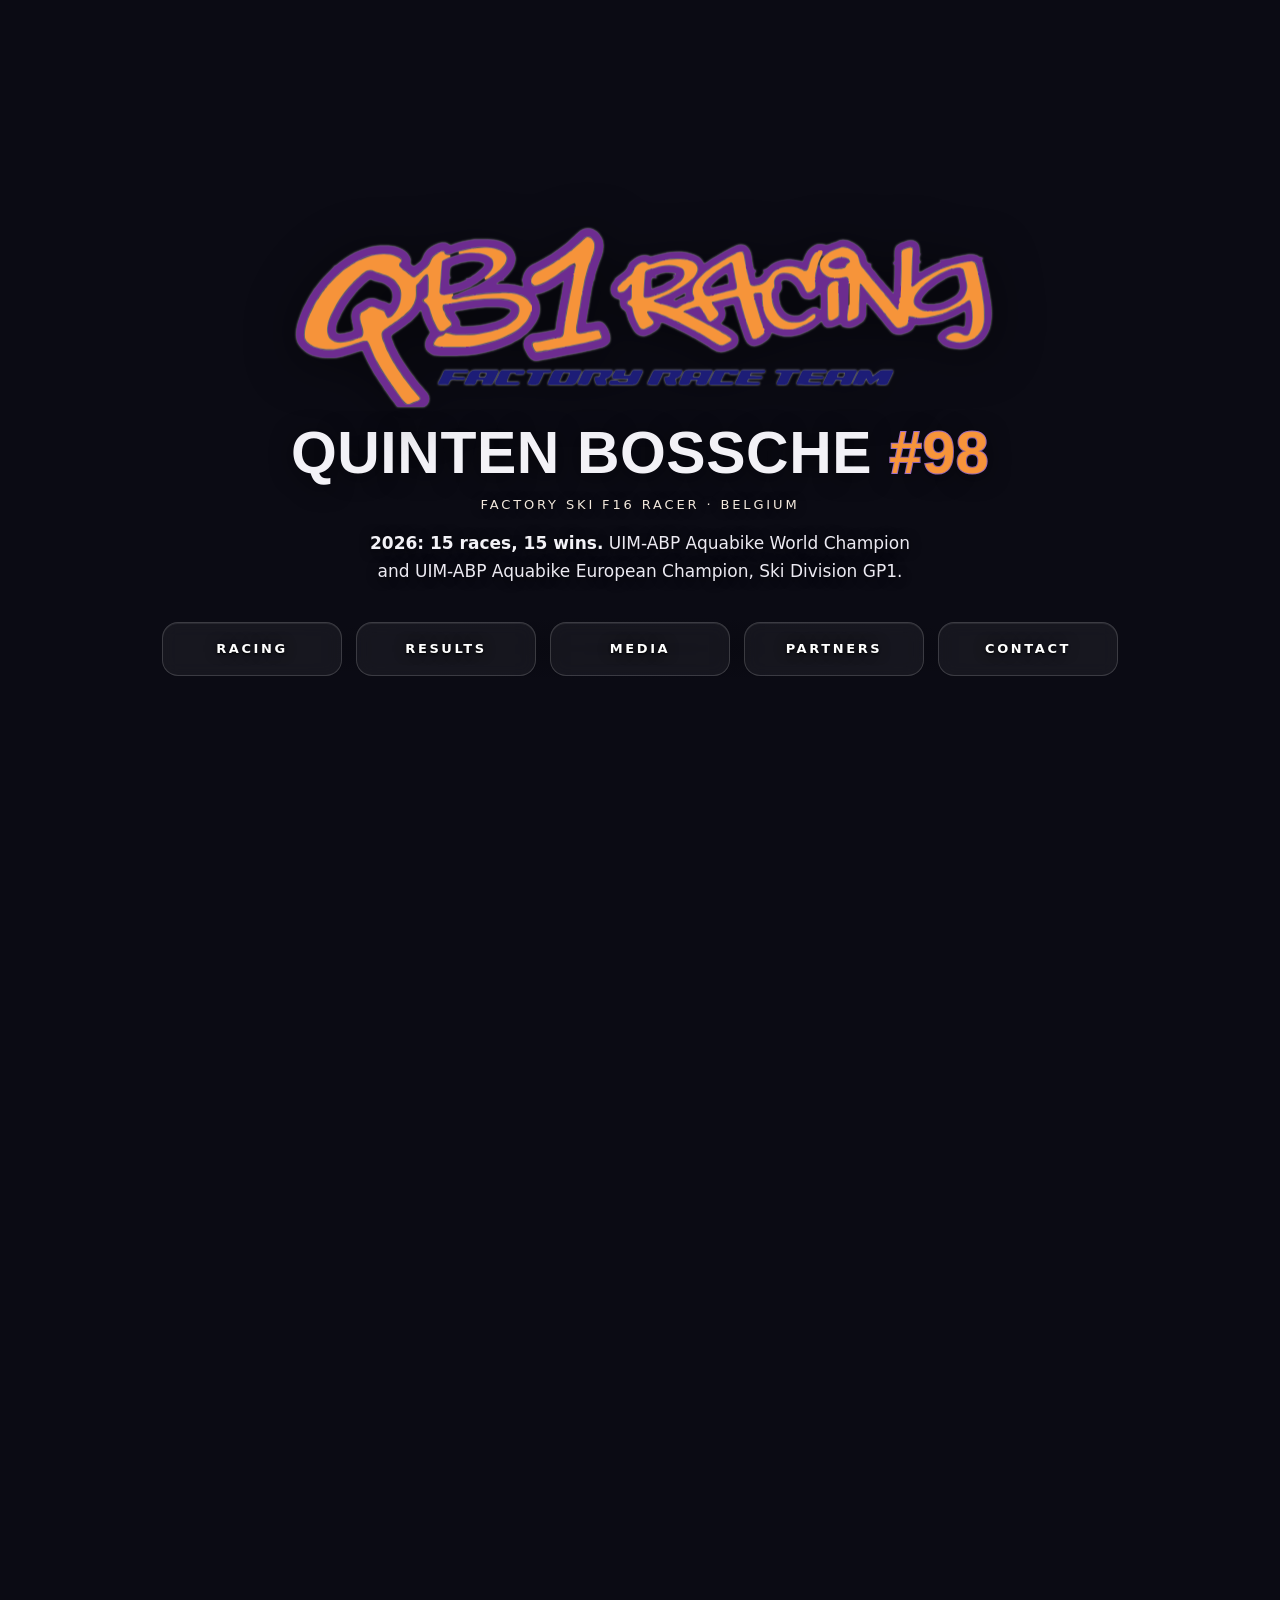
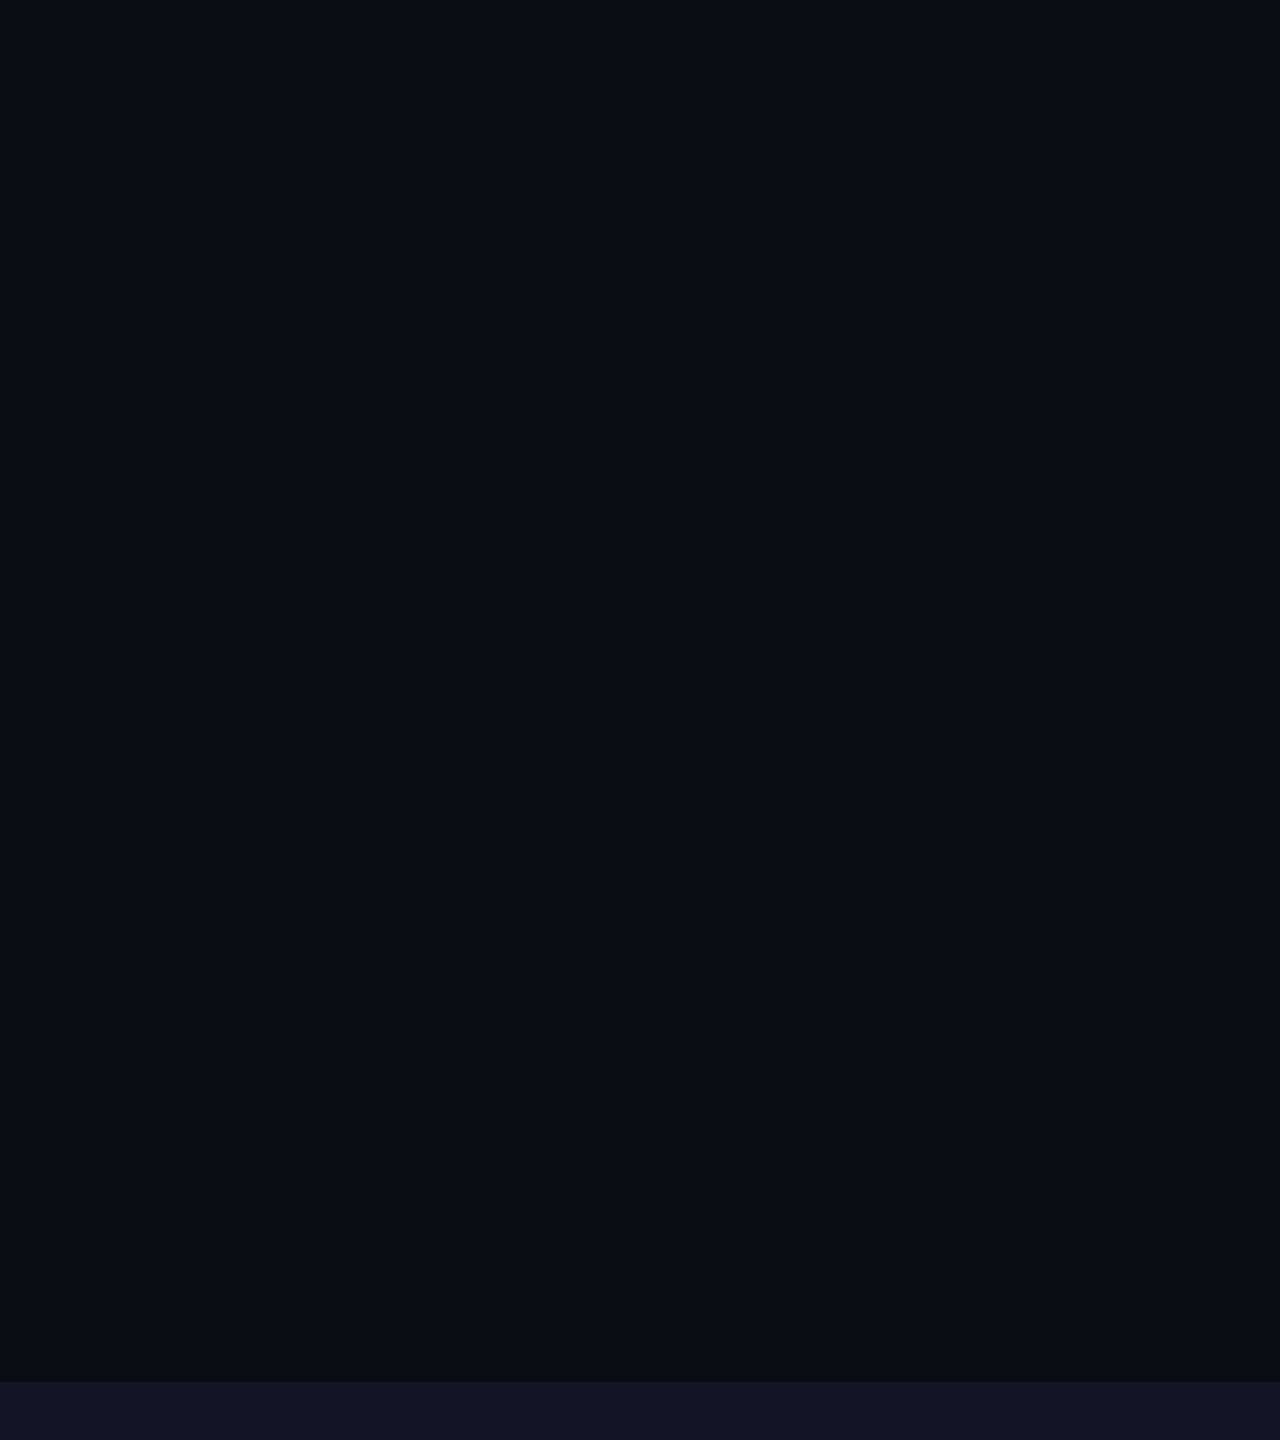
==== commit 0761402f: "v9: partner logo wall, photos + lightbox, mailto contact, Wix title wording" ====
--- a/index.html
+++ b/index.html
@@ -54,7 +54,8 @@
       <p class="eyebrow">01 · Racing</p>
       <h2 id="racing-h">The Belgian Bomber</h2>
       <p class="lead">Quinten Bossche is a factory stand-up jetski racer from Ostend, Belgium. He races the UIM-ABP Aquabike Ski Division GP1, the top stand-up class, across the European and World Championships, and the biggest international events such as the IJSBA World Finals at Lake Havasu and the yearly King's Cup in Thailand.</p>
-      <p class="lead lead-2">He won his first race at six. Two decades on, the mission hasn't changed: beat the best in the world, then pass that speed on.</p>
+      <p class="lead lead-2">He won his first race at six and went on to become a multiple National, European and World Champion. The mission hasn't changed: beat the best in the world, then pass that speed on.</p>
+      <figure class="feature reveal"><picture><source type="image/webp" srcset="assets/photos/full-speed-800.webp 800w, assets/photos/full-speed-1600.webp 1600w" sizes="(min-width:1100px) 1040px, 94vw"><img src="assets/photos/full-speed-1600.jpg" srcset="assets/photos/full-speed-800.jpg 800w, assets/photos/full-speed-1600.jpg 1600w" sizes="(min-width:1100px) 1040px, 94vw" width="1600" height="811" alt="Quinten Bossche leaning his stand-up race ski hard into a turn, spray exploding behind him" loading="lazy" decoding="async"></picture></figure>
       <figure class="pull reveal">
         <blockquote><p>“I still enjoy it every day. I'm living my little boy's dream.”</p></blockquote>
         <figcaption>Quinten Bossche #98</figcaption>
@@ -64,7 +65,7 @@
         <div><dt>Number</dt><dd>#98</dd></div>
         <div><dt>Class</dt><dd>UIM-ABP Aquabike Ski Division GP1</dd></div>
         <div><dt>Team</dt><dd>QB1 Racing, his own team. He builds and sets up race skis and coaches young riders</dd></div>
-        <div><dt>Race ski</dt><dd>Fast Powersports GP1</dd></div>
+        <div><dt>Race ski</dt><dd>Fast Powersports GP1, prepared in-house</dd></div>
         <div><dt>2026 season</dt><dd>Portugal · Hungary · France · China · Italy</dd></div>
       </dl>
 
@@ -75,13 +76,13 @@
             <div class="tl-card"><span class="tl-year">Age 6</span><h4>First race, first win</h4>
               <p>A kid from the Belgian coast wins his first competition. The start of a life spent racing the best riders on the planet.</p></div></li>
           <li class="tl-item reveal"><span class="tl-dot" aria-hidden="true"></span>
-            <div class="tl-card"><span class="tl-year">2017</span><h4>World Champion</h4>
+            <div class="tl-card"><picture><source type="image/webp" srcset="assets/photos/gp1-2017-800.webp 800w, assets/photos/gp1-2017-1600.webp 1600w" sizes="(min-width:860px) 420px, 92vw"><img src="assets/photos/gp1-2017-800.jpg" srcset="assets/photos/gp1-2017-800.jpg 800w, assets/photos/gp1-2017-1600.jpg 1600w" sizes="(min-width:860px) 420px, 92vw" width="800" height="521" alt="Quinten Bossche on his #98 race ski during the 2017 season" loading="lazy" decoding="async" class="tl-img"></picture><span class="tl-year">2017</span><h4>World Champion</h4>
               <p>His first UIM-ABP Aquabike world title in Ski Division GP1, the top stand-up class.</p></div></li>
           <li class="tl-item tl-low reveal"><span class="tl-dot" aria-hidden="true"></span>
             <div class="tl-card"><span class="tl-year">2019</span><h4>The crash</h4>
-              <p>A heavy crash at Lake Havasu, USA, leaves him badly injured. Months of patience and rehab with his physio follow before he can train again.</p></div></li>
+              <p>A heavy crash at Lake Havasu, USA, leaves him badly injured. Months of patience and rehab with his physiotherapist follow, and one goal: a solid comeback.</p></div></li>
           <li class="tl-item reveal"><span class="tl-dot" aria-hidden="true"></span>
-            <div class="tl-card"><span class="tl-year">2021</span><h4>Back at Havasu</h4>
+            <div class="tl-card"><picture><source type="image/webp" srcset="assets/photos/havasu-2021-800.webp 800w, assets/photos/havasu-2021-1600.webp 1600w" sizes="(min-width:860px) 420px, 92vw"><img src="assets/photos/havasu-2021-800.jpg" srcset="assets/photos/havasu-2021-800.jpg 800w, assets/photos/havasu-2021-1600.jpg 1600w" sizes="(min-width:860px) 420px, 92vw" width="800" height="533" alt="Quinten Bossche charging between the buoys at Lake Havasu" loading="lazy" decoding="async" class="tl-img"></picture><span class="tl-year">2021</span><h4>Back at Havasu</h4>
               <p>The comeback lands on the same lake: four motos, four wins in Pro Ski Grand Prix at the WGP#1 World Series round in Lake Havasu.</p>
               <a class="tl-src" href="https://jetski-worldseries.com/news21-48EN.html" target="_blank" rel="noopener noreferrer">Race report ↗</a></div></li>
           <li class="tl-item reveal"><span class="tl-dot" aria-hidden="true"></span>
@@ -244,6 +245,18 @@
       </ul>
       <p class="note">Also featured on VTM Nieuws, Belgium's prime-time evening news.</p>
 
+      <h3 class="sub">On the water</h3>
+      <ul class="strip" id="photoStrip" aria-label="Photos, swipe for more">
+        <li><button type="button" class="ph" data-full="assets/photos/ostend-kursaal-1600" data-credit="Photo: Nick Decombel Fotografie" aria-label="Open photo: Quinten Bossche racing past the Kursaal on the beach at Ostend"><picture><source type="image/webp" srcset="assets/photos/ostend-kursaal-800.webp 800w, assets/photos/ostend-kursaal-1600.webp 1600w" sizes="(min-width:860px) 380px, 78vw"><img src="assets/photos/ostend-kursaal-800.jpg" srcset="assets/photos/ostend-kursaal-800.jpg 800w, assets/photos/ostend-kursaal-1600.jpg 1600w" sizes="(min-width:860px) 380px, 78vw" width="800" height="533" alt="Quinten Bossche racing past the Kursaal on the beach at Ostend" loading="lazy" decoding="async"></picture><span class="ph-cr">Photo: Nick Decombel Fotografie</span></button></li>
+        <li><button type="button" class="ph" data-full="assets/photos/ostend-spray-1600" data-credit="Photo: Nick Decombel Fotografie" aria-label="Open photo: Quinten Bossche throwing up a wall of spray off the Ostend beach"><picture><source type="image/webp" srcset="assets/photos/ostend-spray-800.webp 800w, assets/photos/ostend-spray-1600.webp 1600w" sizes="(min-width:860px) 380px, 78vw"><img src="assets/photos/ostend-spray-800.jpg" srcset="assets/photos/ostend-spray-800.jpg 800w, assets/photos/ostend-spray-1600.jpg 1600w" sizes="(min-width:860px) 380px, 78vw" width="800" height="533" alt="Quinten Bossche throwing up a wall of spray off the Ostend beach" loading="lazy" decoding="async"></picture><span class="ph-cr">Photo: Nick Decombel Fotografie</span></button></li>
+        <li><button type="button" class="ph" data-full="assets/photos/worldcup-turn-1600" data-credit="" aria-label="Open photo: Quinten Bossche carving a turn at the Jet Ski World Cup"><picture><source type="image/webp" srcset="assets/photos/worldcup-turn-800.webp 800w, assets/photos/worldcup-turn-1600.webp 1600w" sizes="(min-width:860px) 380px, 78vw"><img src="assets/photos/worldcup-turn-800.jpg" srcset="assets/photos/worldcup-turn-800.jpg 800w, assets/photos/worldcup-turn-1600.jpg 1600w" sizes="(min-width:860px) 380px, 78vw" width="800" height="533" alt="Quinten Bossche carving a turn at the Jet Ski World Cup" loading="lazy" decoding="async"></picture></button></li>
+        <li><button type="button" class="ph" data-full="assets/photos/ostend-jump-1600" data-credit="Photo: Nick Decombel Fotografie" aria-label="Open photo: Quinten Bossche launching his ski vertically in front of the Ostend seafront"><picture><source type="image/webp" srcset="assets/photos/ostend-jump-800.webp 800w, assets/photos/ostend-jump-1600.webp 1600w" sizes="(min-width:860px) 380px, 78vw"><img src="assets/photos/ostend-jump-800.jpg" srcset="assets/photos/ostend-jump-800.jpg 800w, assets/photos/ostend-jump-1600.jpg 1600w" sizes="(min-width:860px) 380px, 78vw" width="533" height="800" alt="Quinten Bossche launching his ski vertically in front of the Ostend seafront" loading="lazy" decoding="async"></picture><span class="ph-cr">Photo: Nick Decombel Fotografie</span></button></li>
+        <li><button type="button" class="ph" data-full="assets/photos/start-2017-1600" data-credit="" aria-label="Open photo: Quinten Bossche lined up at the start with his #98 ski, 2017"><picture><source type="image/webp" srcset="assets/photos/start-2017-800.webp 800w, assets/photos/start-2017-1600.webp 1600w" sizes="(min-width:860px) 380px, 78vw"><img src="assets/photos/start-2017-800.jpg" srcset="assets/photos/start-2017-800.jpg 800w, assets/photos/start-2017-1600.jpg 1600w" sizes="(min-width:860px) 380px, 78vw" width="800" height="533" alt="Quinten Bossche lined up at the start with his #98 ski, 2017" loading="lazy" decoding="async"></picture></button></li>
+        <li><button type="button" class="ph" data-full="assets/photos/worldcup-attack-1600" data-credit="" aria-label="Open photo: Quinten Bossche attacking the course, ski lifted out of the water"><picture><source type="image/webp" srcset="assets/photos/worldcup-attack-800.webp 800w, assets/photos/worldcup-attack-1600.webp 1600w" sizes="(min-width:860px) 380px, 78vw"><img src="assets/photos/worldcup-attack-800.jpg" srcset="assets/photos/worldcup-attack-800.jpg 800w, assets/photos/worldcup-attack-1600.jpg 1600w" sizes="(min-width:860px) 380px, 78vw" width="800" height="533" alt="Quinten Bossche attacking the course, ski lifted out of the water" loading="lazy" decoding="async"></picture></button></li>
+        <li><button type="button" class="ph" data-full="assets/photos/belgian-flag-1600" data-credit="" aria-label="Open photo: Quinten Bossche celebrating on his ski with the Belgian flag"><picture><source type="image/webp" srcset="assets/photos/belgian-flag-800.webp 800w, assets/photos/belgian-flag-1600.webp 1600w" sizes="(min-width:860px) 380px, 78vw"><img src="assets/photos/belgian-flag-800.jpg" srcset="assets/photos/belgian-flag-800.jpg 800w, assets/photos/belgian-flag-1600.jpg 1600w" sizes="(min-width:860px) 380px, 78vw" width="800" height="533" alt="Quinten Bossche celebrating on his ski with the Belgian flag" loading="lazy" decoding="async"></picture></button></li>
+        <li><button type="button" class="ph" data-full="assets/photos/standing-turn-1600" data-credit="" aria-label="Open photo: Quinten Bossche riding his stand-up ski through the chop"><picture><source type="image/webp" srcset="assets/photos/standing-turn-800.webp 800w, assets/photos/standing-turn-1600.webp 1600w" sizes="(min-width:860px) 380px, 78vw"><img src="assets/photos/standing-turn-800.jpg" srcset="assets/photos/standing-turn-800.jpg 800w, assets/photos/standing-turn-1600.jpg 1600w" sizes="(min-width:860px) 380px, 78vw" width="800" height="533" alt="Quinten Bossche riding his stand-up ski through the chop" loading="lazy" decoding="async"></picture></button></li>
+      </ul>
+
       <h3 class="sub">Latest from his YouTube channel</h3>
       <ul class="vgrid" id="videoGrid" aria-label="Videos"></ul>
       <noscript><p><a href="https://www.youtube.com/@quintenbossche98">Watch on YouTube</a></p></noscript>
@@ -254,11 +267,21 @@
     <div class="wrap">
       <p class="eyebrow">04 · Partners</p>
       <h2 id="partners-h">Thank you to our partners</h2>
-      <p class="lead">The perfect season was built with the support of:</p>
-      <ul class="partners">
-        <li>Fast Powersports</li><li>Jetpilot</li><li>Jettrim</li><li>Blowsion</li><li>Cometic</li>
-      </ul>
-      <p class="note">Partner logos will be added once approved by each partner.</p>
+      <p class="lead">The brands behind Quinten, on and off the water.</p>
+      <ul class="logos" aria-label="Partners">
+        <li class="lg-text"><span>Fast Powersports</span></li>
+        <li><a href="https://www.portofoostende.be/en" target="_blank" rel="noopener noreferrer"><picture><source type="image/webp" srcset="assets/partners/port-oostende.webp"><img src="assets/partners/port-oostende.png" width="560" height="186" alt="Port Oostende" loading="lazy" decoding="async"></picture></a></li>
+        <li><span class="lg-static"><picture><source type="image/webp" srcset="assets/partners/kommander.webp"><img src="assets/partners/kommander.png" width="560" height="62" alt="Kommander" loading="lazy" decoding="async"></picture></span></li>
+        <li><a href="https://jettrim.com/" target="_blank" rel="noopener noreferrer"><picture><source type="image/webp" srcset="assets/partners/jettrim.webp"><img src="assets/partners/jettrim.png" width="560" height="123" alt="Jettrim" loading="lazy" decoding="async"></picture></a></li>
+        <li><a href="http://www.jsu.be/" target="_blank" rel="noopener noreferrer"><picture><source type="image/webp" srcset="assets/partners/jsu.webp"><img src="assets/partners/jsu.png" width="560" height="152" alt="JSU" loading="lazy" decoding="async"></picture></a></li>
+        <li><a href="https://www.facebook.com/bnjparts/" target="_blank" rel="noopener noreferrer"><picture><source type="image/webp" srcset="assets/partners/bnj-parts.webp"><img src="assets/partners/bnj-parts.png" width="560" height="156" alt="BNJ Parts" loading="lazy" decoding="async"></picture></a></li>
+        <li><a href="https://www.blowsion.com/" target="_blank" rel="noopener noreferrer"><picture><source type="image/webp" srcset="assets/partners/blowsion.webp"><img src="assets/partners/blowsion.png" width="560" height="158" alt="Blowsion" loading="lazy" decoding="async"></picture></a></li>
+        <li><a href="https://www.bardahl.be/" target="_blank" rel="noopener noreferrer"><picture><source type="image/webp" srcset="assets/partners/bardahl.webp"><img src="assets/partners/bardahl.png" width="440" height="200" alt="Bardahl" loading="lazy" decoding="async"></picture></a></li>
+        <li><a href="https://urbano.be/" target="_blank" rel="noopener noreferrer"><picture><source type="image/webp" srcset="assets/partners/urbano.webp"><img src="assets/partners/urbano.png" width="346" height="200" alt="Urbano" loading="lazy" decoding="async"></picture></a></li>
+        <li><a href="https://jetpilot.com.au/" target="_blank" rel="noopener noreferrer"><picture><source type="image/webp" srcset="assets/partners/jetpilot.webp"><img src="assets/partners/jetpilot.png" width="560" height="99" alt="Jetpilot" loading="lazy" decoding="async"></picture></a></li>
+        <li><a href="https://www.cometic.com/" target="_blank" rel="noopener noreferrer"><picture><source type="image/webp" srcset="assets/partners/cometic.webp"><img src="assets/partners/cometic.png" width="560" height="126" alt="Cometic" loading="lazy" decoding="async"></picture></a></li>
+        <li><a href="https://www.wheelieworld.be/" target="_blank" rel="noopener noreferrer"><picture><source type="image/webp" srcset="assets/partners/wheelieworld.webp"><img src="assets/partners/wheelieworld.png" width="560" height="60" alt="Wheelieworld" loading="lazy" decoding="async"></picture></a></li>
+      </ul>
     </div>
   </section>
 
@@ -271,11 +294,12 @@
         <li class="reveal"><span class="of-k">01</span><h3>Partnerships &amp; media</h3>
           <p>Put your brand on a world champion's ski, suit and channels, race after race, season after season.</p></li>
         <li class="reveal"><span class="of-k">02</span><h3>Race skis &amp; tuning</h3>
-          <p>From the Ostend workshop: engine tuning and modifications, power parts, handmade carbon, anodising, paint and graphics. Race or recreational, built fast and reliable.</p></li>
+          <p>From the Ostend workshop: engine tuning and modifications, power parts, handmade carbon, anodising, paint and graphics. Parts are developed and tested with partners until they are fast and reliable, for racing or recreational use.</p></li>
         <li class="reveal"><span class="of-k">03</span><h3>Rider coaching</h3>
           <p>Training for young riders chasing their own national, European and world titles, with a ski set up to win.</p></li>
       </ul>
-      <p class="contact-placeholder">Email address coming soon</p>
+      <p class="mail"><a class="mail-btn" href="mailto:info@qb1racing.com">info@qb1racing.com</a></p>
+      <p class="note">Workshop · Ostend, Belgium</p>
     </div>
   </section>
 </main>
@@ -283,6 +307,13 @@
 <footer class="foot">
   <div class="wrap">© QB1 Racing · Quinten Bossche #98 · Ostend, Belgium <a href="#top">Back to top ↑</a></div>
 </footer>
+
+<div class="lb" id="lightbox" role="dialog" aria-modal="true" aria-label="Photo viewer" hidden>
+  <button type="button" class="lb-btn lb-close" data-lb="close" aria-label="Close">×</button>
+  <button type="button" class="lb-btn lb-prev" data-lb="prev" aria-label="Previous photo">‹</button>
+  <figure class="lb-fig"><picture><source type="image/webp" id="lbSrc"><img id="lbImg" alt=""></picture><figcaption id="lbCap"></figcaption></figure>
+  <button type="button" class="lb-btn lb-next" data-lb="next" aria-label="Next photo">›</button>
+</div>
 
 <div class="modal" id="videoModal" role="dialog" aria-modal="true" aria-labelledby="modalTitle" hidden>
   <div class="modal-backdrop" data-close></div>
--- a/css/site.css
+++ b/css/site.css
@@ -320,3 +320,49 @@
 .rv .reveal{opacity:0;transform:translateY(22px);transition:opacity .7s ease,transform .7s cubic-bezier(.2,.7,.2,1)}
 .rv .reveal.in{opacity:1;transform:none}
 @media (prefers-reduced-motion:reduce){.tl-dot{transition:none}.tl::after{transform:none}}
+
+/* ---------- v9: photos, logo wall, mail, lightbox ---------- */
+picture{display:block}
+picture img{display:block;width:100%;height:auto}
+.feature{margin:28px auto 4px;max-width:1040px;border-radius:calc(var(--radius) + 4px);overflow:hidden;border:1px solid rgba(255,255,255,.12);
+  box-shadow:0 24px 60px rgba(0,0,0,.45),0 0 0 1px rgba(247,148,58,.06)}
+.feature img{aspect-ratio:16/8;object-fit:cover}
+.tl-img{aspect-ratio:3/2;object-fit:cover;border-radius:10px;margin:0 0 14px}
+.tl-card picture{margin:-4px -6px 0}
+
+.strip{list-style:none;margin:0 calc(50% - 50vw);padding:4px max(20px,calc(50vw - 520px)) 14px;display:flex;gap:12px;overflow-x:auto;
+  scroll-snap-type:x mandatory;scroll-padding-inline:max(20px,calc(50vw - 520px));-webkit-overflow-scrolling:touch;scrollbar-width:thin;scrollbar-color:var(--line) transparent}
+.strip li{flex:0 0 auto;scroll-snap-align:start}
+.ph{position:relative;display:block;padding:0;border:1px solid rgba(255,255,255,.12);border-radius:14px;overflow:hidden;background:var(--surface);cursor:zoom-in;
+  width:min(78vw,380px);transition:border-color .25s,transform .25s}
+.ph img{aspect-ratio:4/3;object-fit:cover;transition:transform .6s ease}
+.ph:hover,.ph:focus-visible{border-color:rgba(247,148,58,.7)}
+.ph:hover img{transform:scale(1.04)}
+.ph-cr{position:absolute;right:8px;bottom:6px;font-size:10.5px;letter-spacing:.04em;color:rgba(255,255,255,.72);text-shadow:0 1px 3px rgba(0,0,0,.8)}
+
+.logos{list-style:none;padding:0;margin:26px auto 6px;max-width:1000px;display:grid;gap:10px;grid-template-columns:repeat(2,1fr)}
+@media (min-width:640px){.logos{grid-template-columns:repeat(3,1fr)}}
+@media (min-width:980px){.logos{grid-template-columns:repeat(4,1fr)}}
+.logos li>a,.logos li>span{display:grid;place-items:center;height:100%;min-height:96px;padding:18px 20px;border-radius:14px;text-decoration:none;
+  border:1px solid rgba(255,255,255,.1);background:rgba(255,255,255,.035);-webkit-backdrop-filter:blur(8px);backdrop-filter:blur(8px);transition:border-color .3s,background .3s}
+.logos picture{width:100%;display:grid;place-items:center}
+.logos img{width:auto;max-width:min(100%,170px);max-height:52px;opacity:.62;transition:opacity .3s,filter .3s,transform .3s}
+.logos a:hover,.logos a:focus-visible{border-color:rgba(247,148,58,.6);background:rgba(247,148,58,.07)}
+.logos a:hover img,.logos a:focus-visible img,.logos a:active img{opacity:1;transform:scale(1.04);filter:drop-shadow(0 0 10px rgba(247,148,58,.55))}
+.lg-text span{font-family:var(--display);font-size:15px;letter-spacing:.06em;text-transform:uppercase;color:rgba(255,255,255,.7)}
+
+.mail{margin:6px 0 0}
+.mail-btn{display:inline-flex;align-items:center;min-height:52px;padding:0 26px;border-radius:999px;font-weight:800;letter-spacing:.04em;color:#120d06;text-decoration:none;
+  background:linear-gradient(100deg,var(--accent),#FFB46B);box-shadow:0 10px 30px rgba(247,148,58,.28);transition:transform .2s,box-shadow .2s}
+.mail-btn:hover,.mail-btn:focus-visible{transform:translateY(-2px);box-shadow:0 14px 36px rgba(247,148,58,.4)}
+.mail+.note{margin-top:12px}
+
+.lb{position:fixed;inset:0;z-index:60;display:grid;place-items:center;background:rgba(6,6,12,.94);-webkit-backdrop-filter:blur(6px);backdrop-filter:blur(6px)}
+.lb[hidden]{display:none}
+.lb-fig{margin:0;max-width:min(94vw,1400px)}
+.lb-fig img{max-height:84vh;width:auto;max-width:100%;margin:auto;border-radius:10px}
+.lb-fig figcaption{margin-top:10px;text-align:center;font-size:13px;color:var(--muted)}
+.lb-btn{position:absolute;width:48px;height:48px;border-radius:50%;border:1px solid rgba(255,255,255,.2);background:rgba(21,21,39,.8);color:#fff;font-size:28px;line-height:1;cursor:pointer}
+.lb-close{top:14px;right:14px}
+.lb-prev{left:10px;top:50%;margin-top:-24px}.lb-next{right:10px;top:50%;margin-top:-24px}
+@media (prefers-reduced-motion:reduce){.ph img,.logos img{transition:none}}
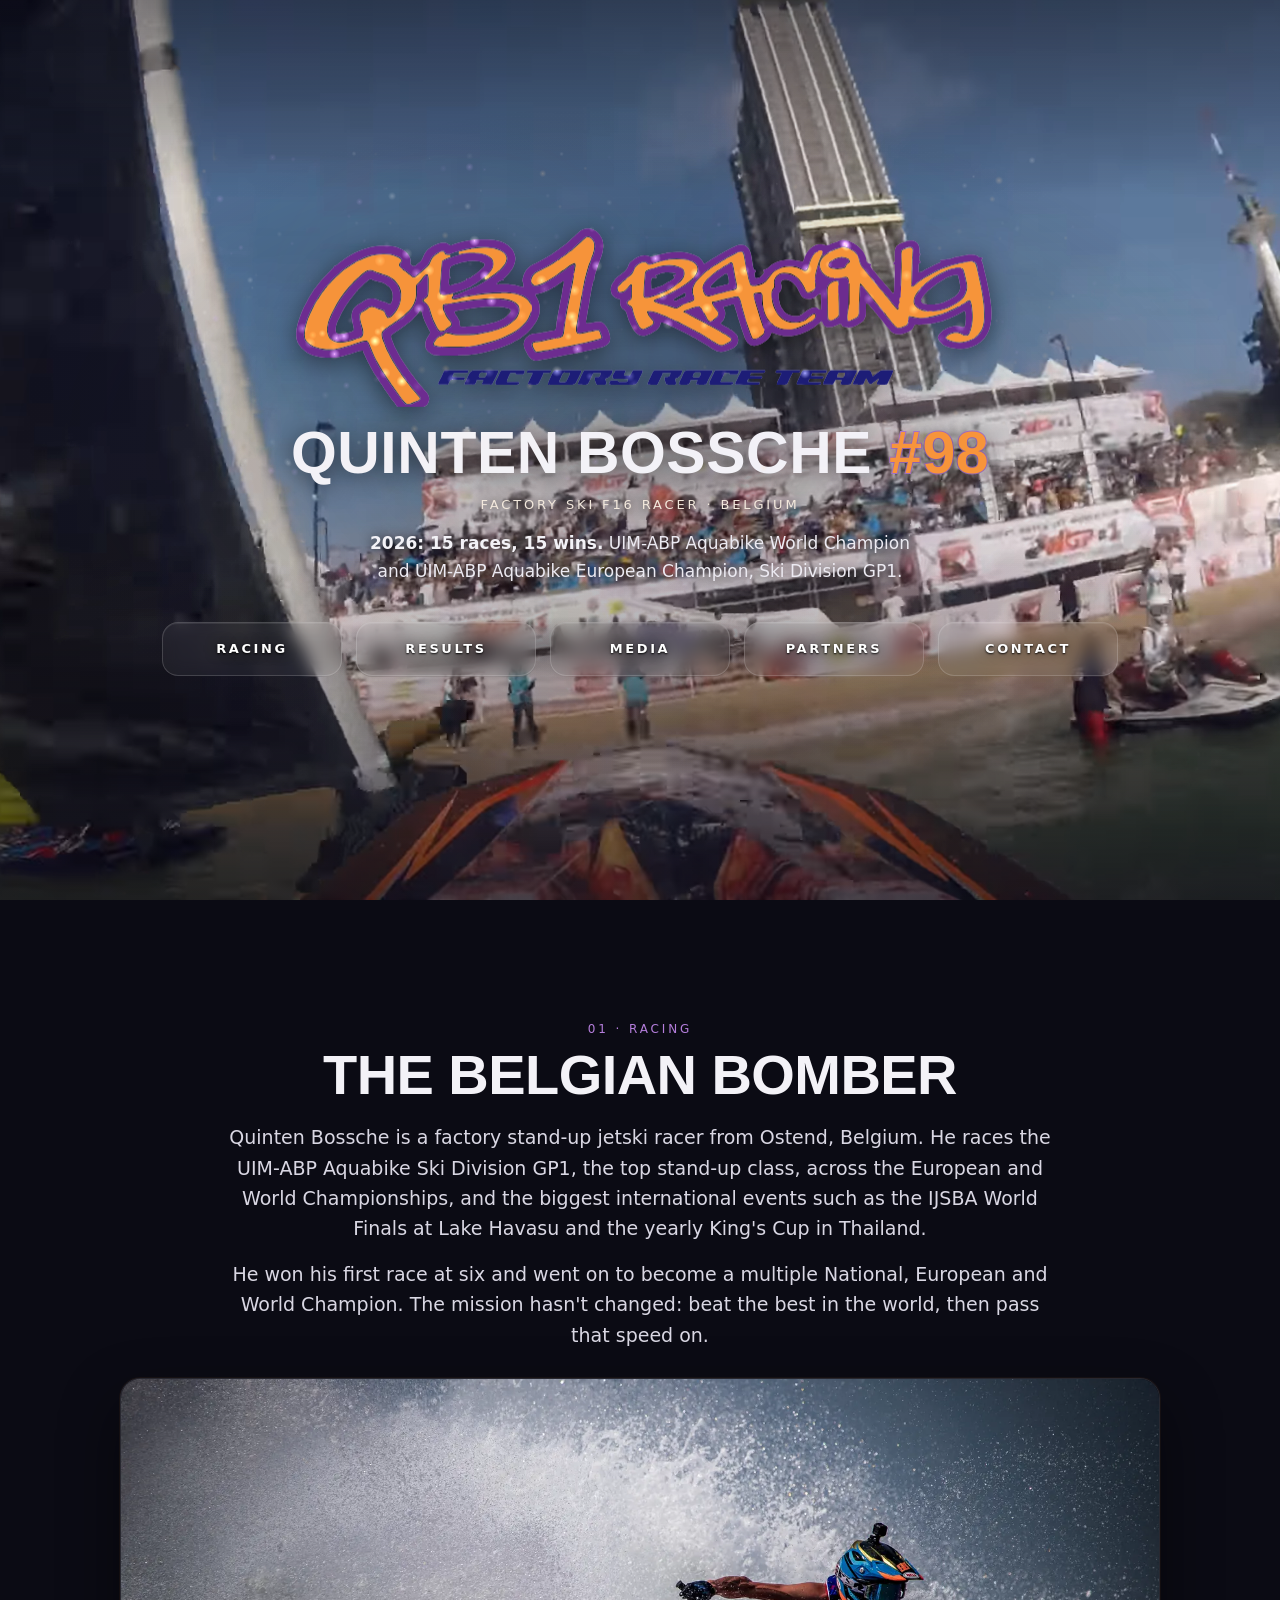
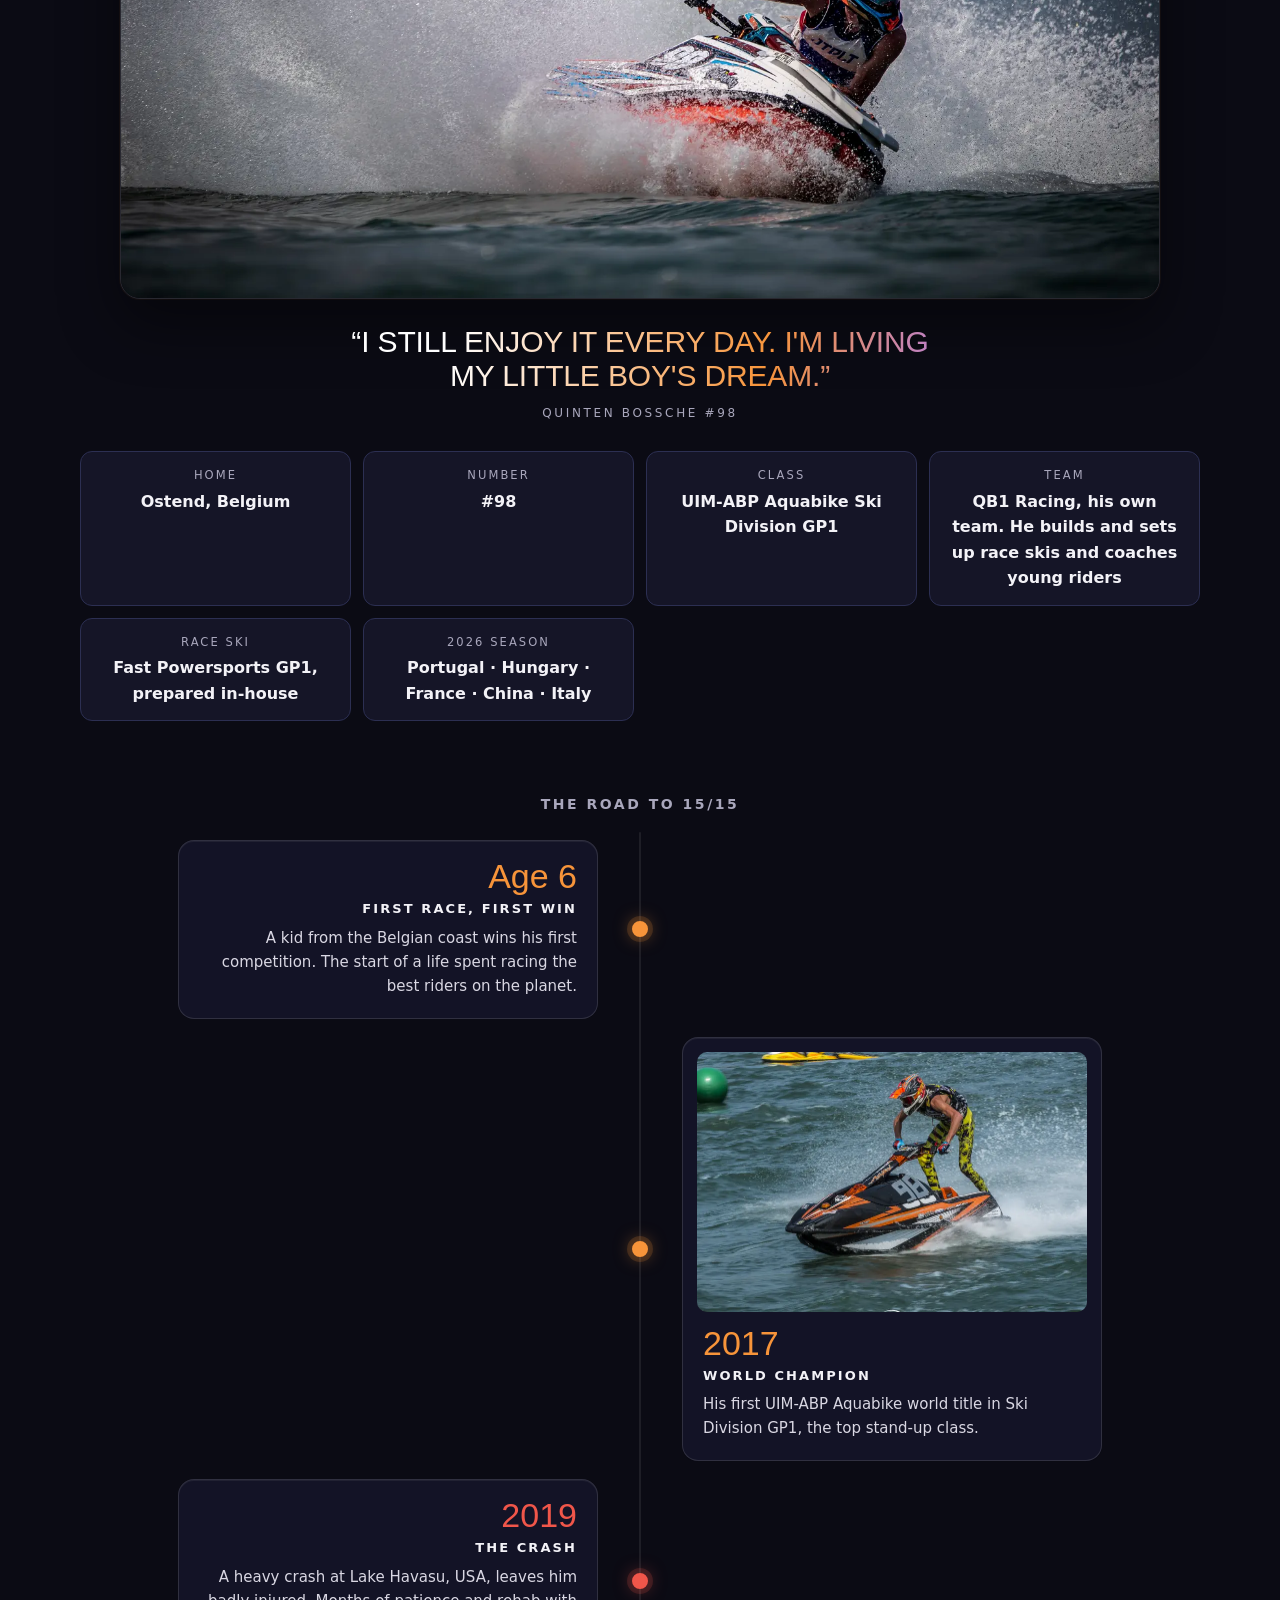
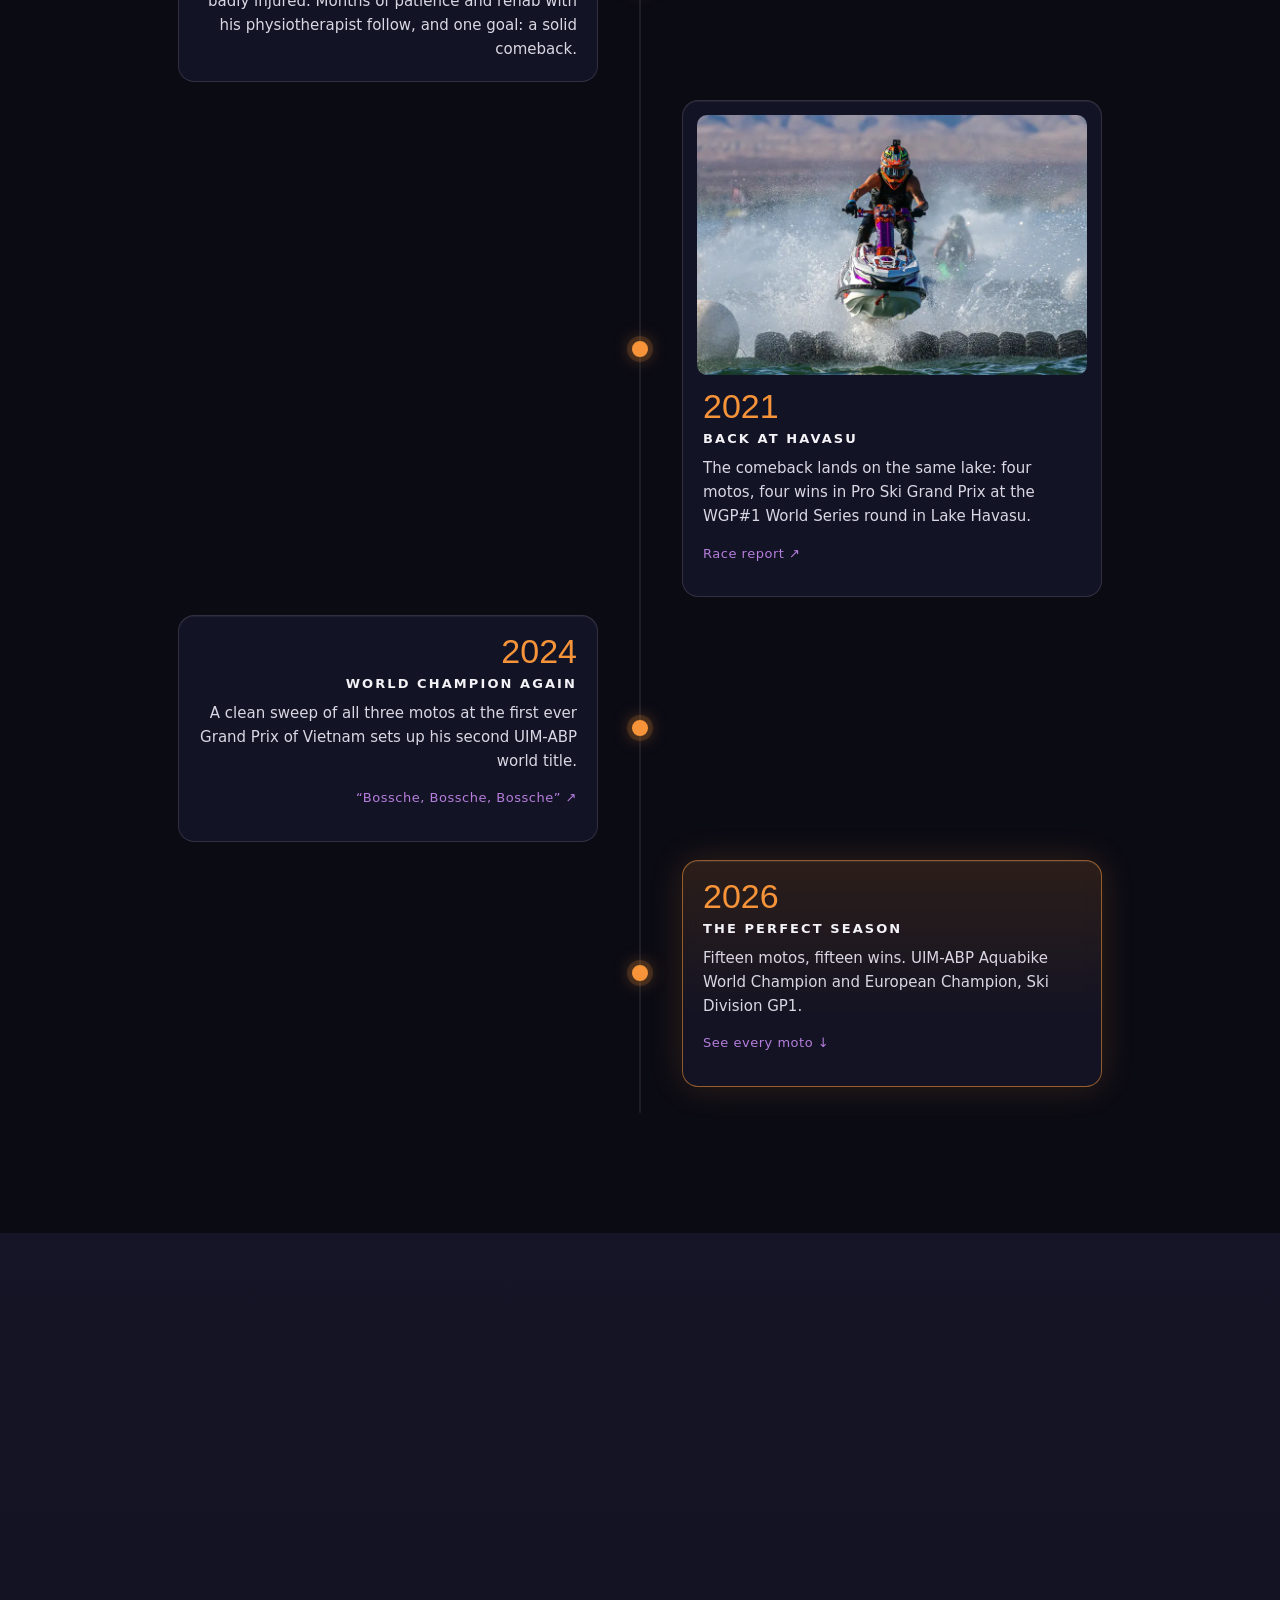
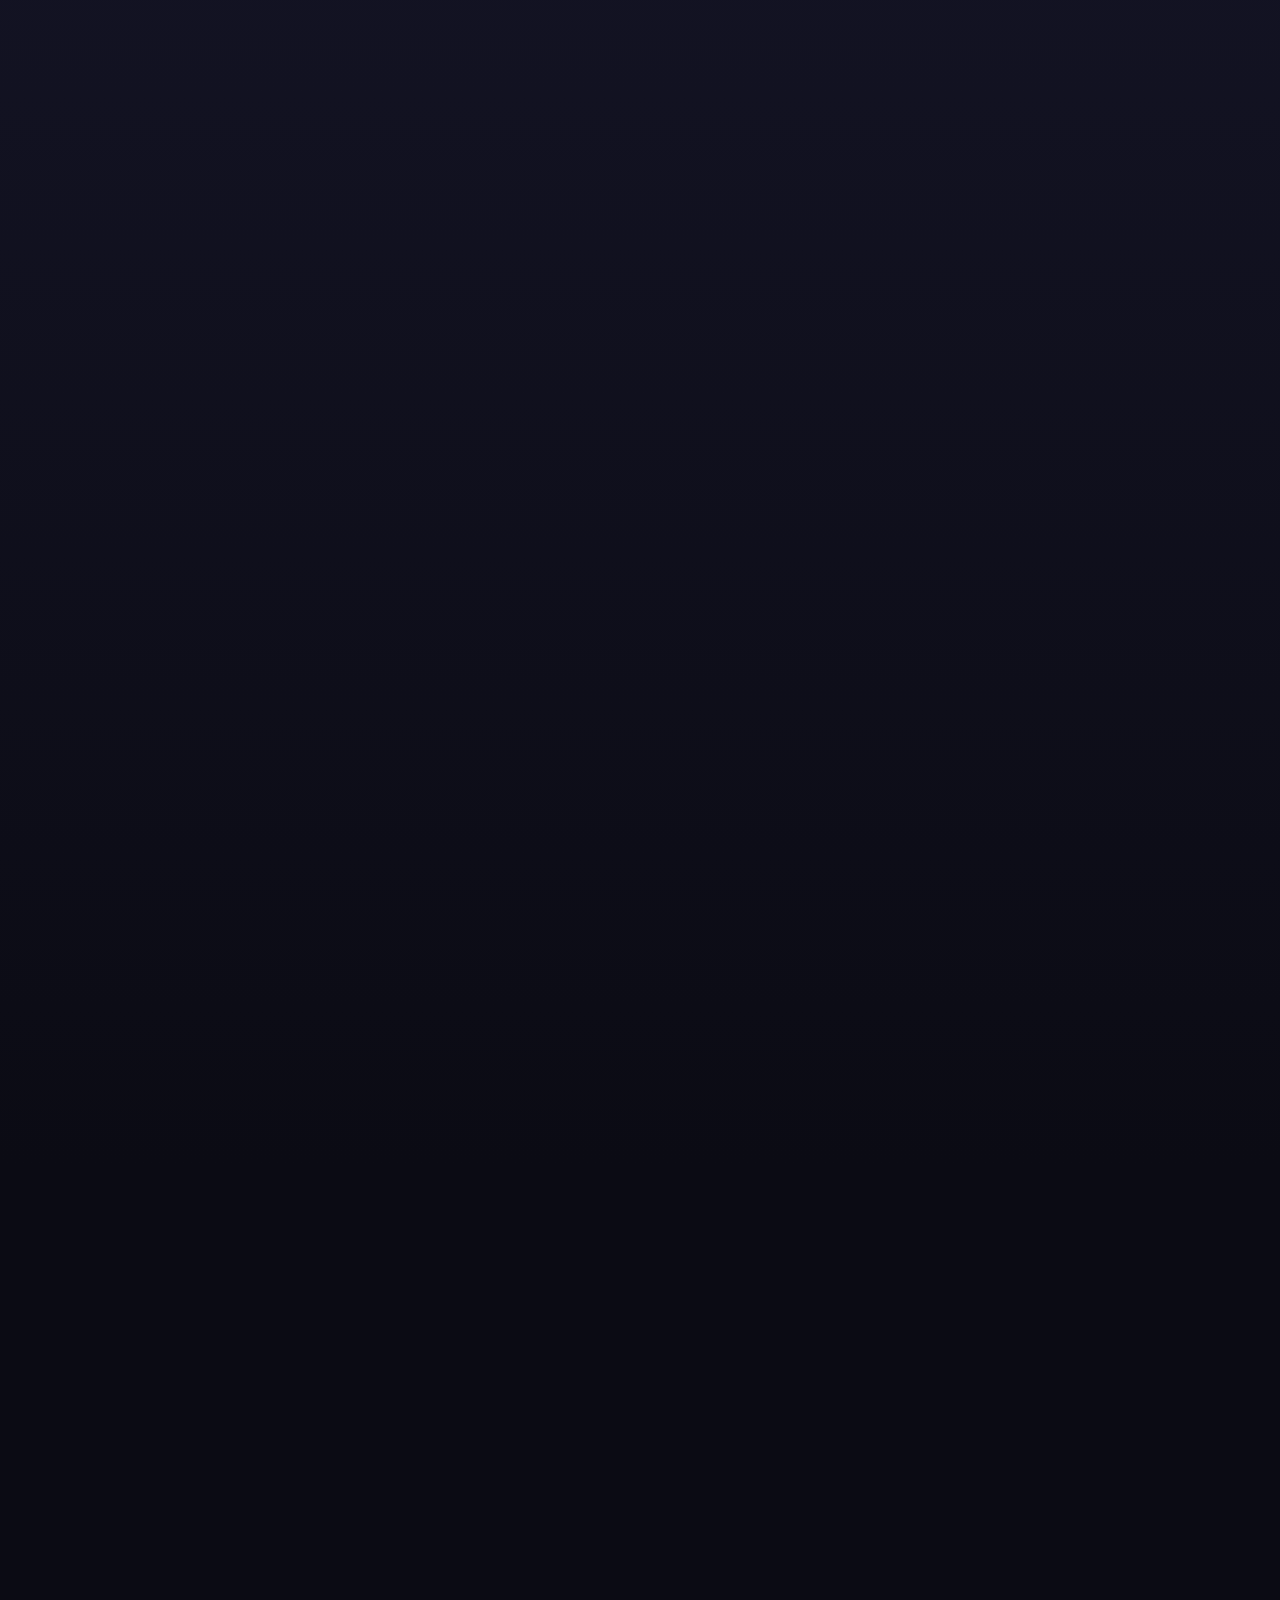
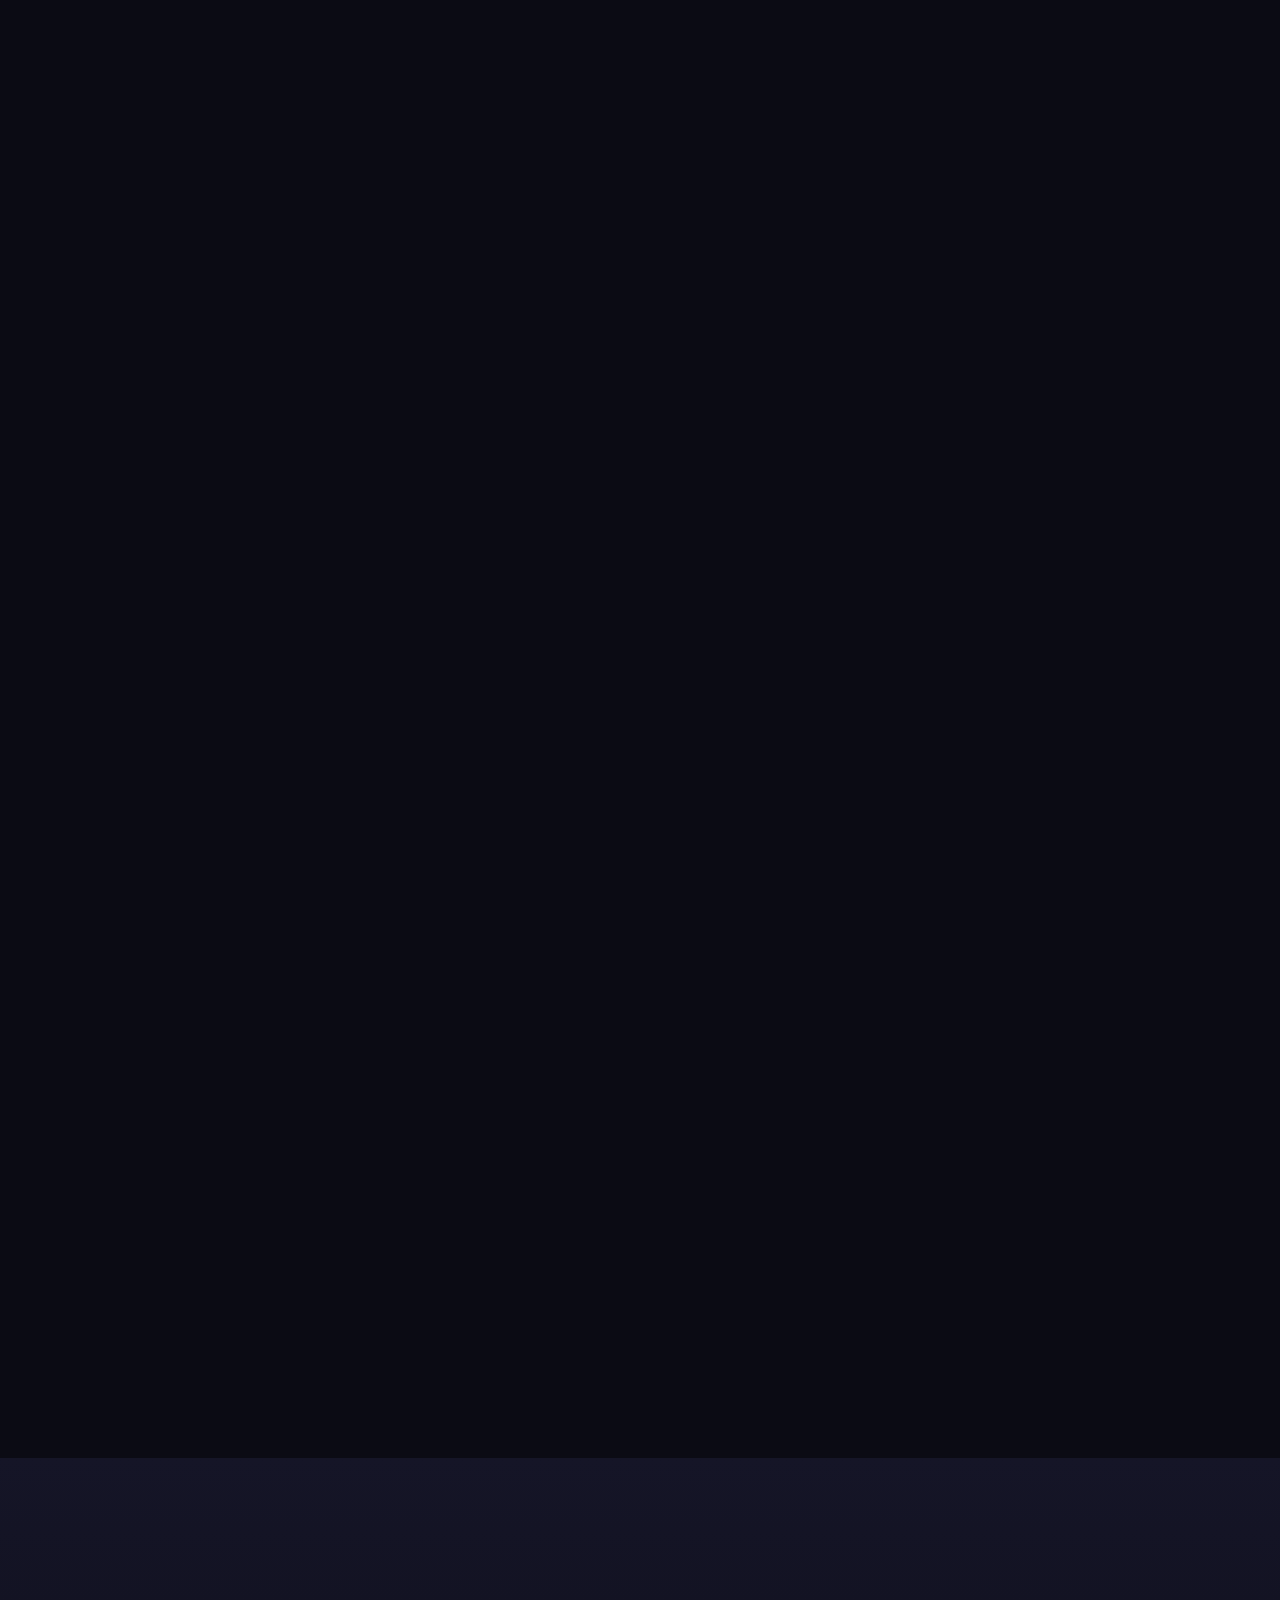
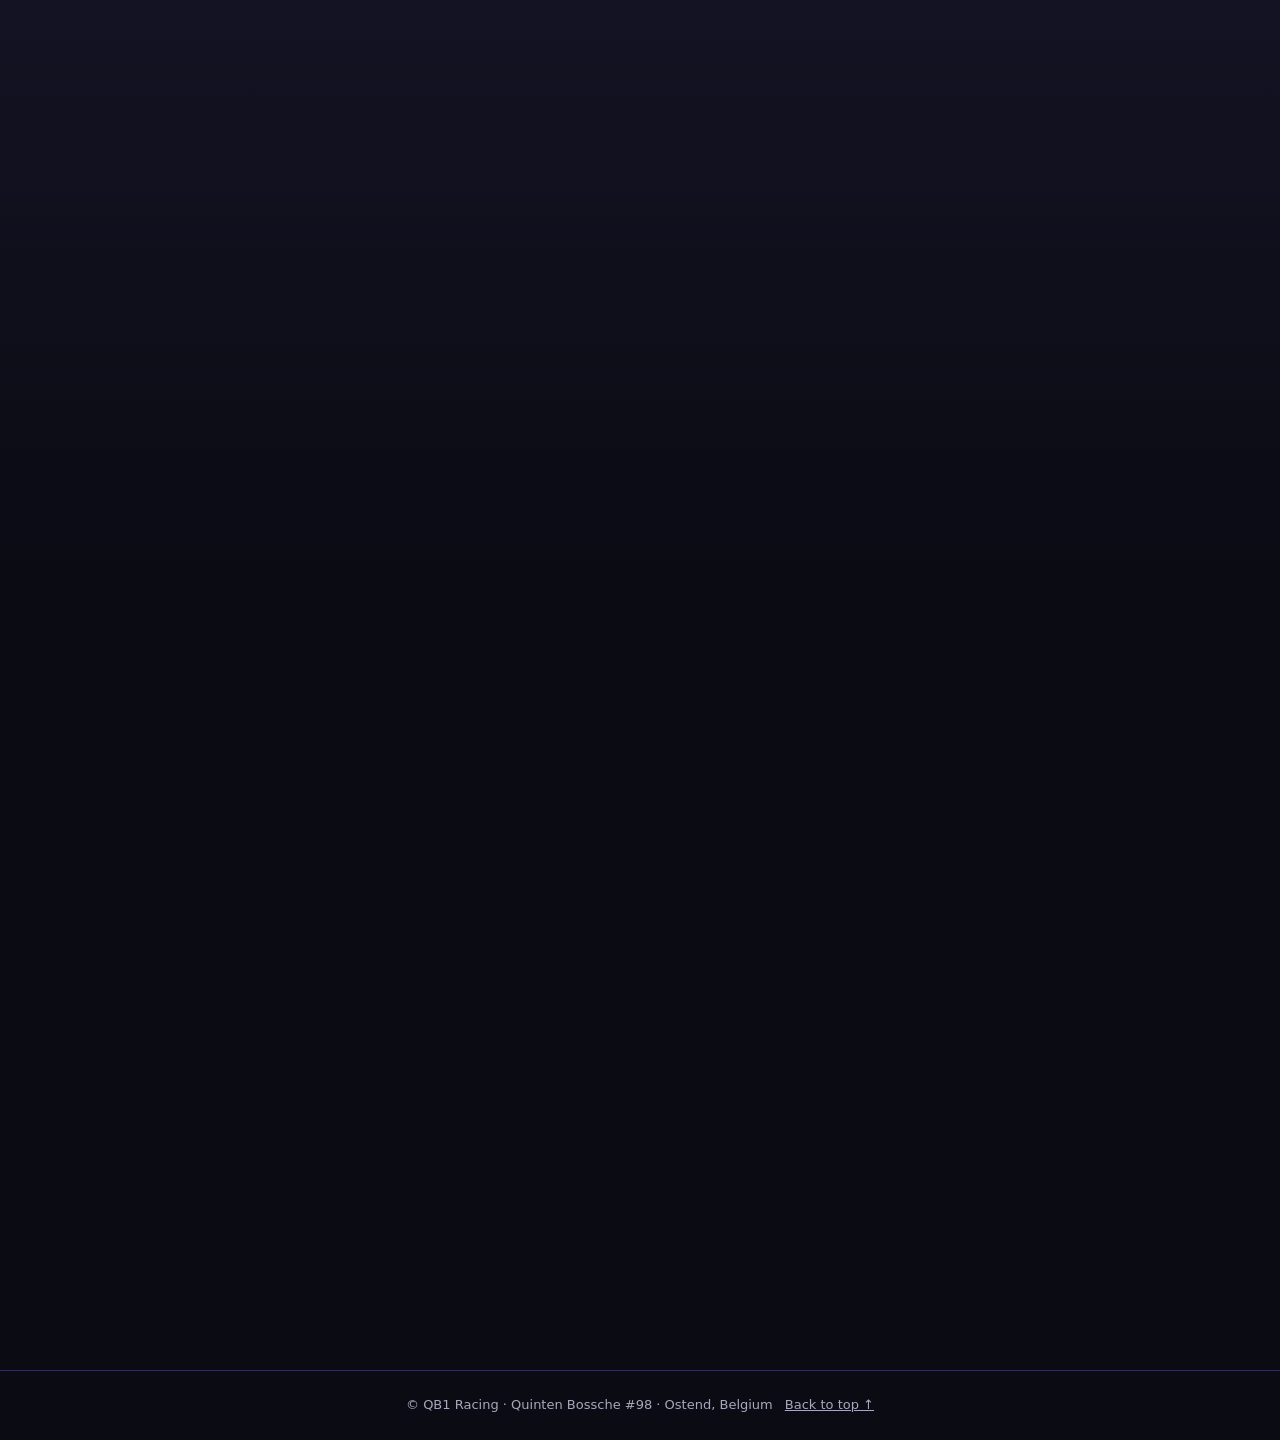
==== commit a3e46611: "v12: Igloo-style fluid particle hero logo (swirl, burst+trails, crisp reform), cache-busting ?v=12, " ====
--- a/index.html
+++ b/index.html
@@ -6,9 +6,20 @@
 <title>Quinten Bossche #98 · QB1 Racing · Stand-up jetski world champion</title>
 <meta name="description" content="Quinten Bossche #98, Belgian factory stand-up jetski racer from Ostend. UIM-ABP Aquabike Ski GP1 World Champion 2017, 2024 and 2026. Team QB1 Racing.">
 <meta name="theme-color" content="#0B0B14">
+<link rel="icon" href="favicon.ico" sizes="48x48">
+<link rel="icon" href="favicon.svg" type="image/svg+xml">
+<link rel="icon" href="favicon-32.png" type="image/png" sizes="32x32">
+<link rel="icon" href="favicon-16.png" type="image/png" sizes="16x16">
+<link rel="apple-touch-icon" href="apple-touch-icon.png" sizes="180x180">
+<link rel="manifest" href="site.webmanifest">
+<meta name="apple-mobile-web-app-title" content="QB1">
+<meta name="application-name" content="QB1">
+<meta name="apple-mobile-web-app-capable" content="yes">
+<meta name="mobile-web-app-capable" content="yes">
+<meta name="apple-mobile-web-app-status-bar-style" content="black-translucent">
 <link rel="preload" as="image" href="media/draft-winning-reel-poster-1080p.jpg" media="(orientation: landscape)">
 <link rel="preload" as="image" href="media/draft-winning-reel-poster-720x1280.jpg" media="(orientation: portrait)">
-<link rel="stylesheet" href="css/site.css">
+<link rel="stylesheet" href="css/site.css?v=12">
 </head>
 <body>
 <a class="skip" href="#racing">Skip to content</a>
@@ -26,8 +37,7 @@
   <div class="hero-shade" aria-hidden="true"></div>
 
   <div class="hero-center">
-    <div class="hero-logo" id="heroLogo" tabindex="0" role="button" aria-pressed="false"
-         aria-label="QB1 Racing logo. Hover, tap, or press Enter to scatter and reassemble it.">
+    <div class="hero-logo" id="heroLogo" tabindex="0" role="button" aria-label="QB1 Racing logo. Move over it to stir the particles; tap, click or press Enter for a burst.">
       <img class="hero-logo-img" src="assets/logo.svg" alt="QB1 Racing" width="2664" height="680"
            onerror="this.onerror=null;this.src='assets/logo-placeholder.svg'">
       <canvas class="fx hero-fx" aria-hidden="true"></canvas>
@@ -326,10 +336,11 @@
   </div>
 </div>
 
-<script src="js/videos.js" defer></script>
-<script src="js/particles.js" defer></script>
-<script src="js/main.js" defer></script>
-<script src="js/recap.js" defer></script>
-<script src="js/story.js" defer></script>
+<script src="js/videos.js?v=12" defer></script>
+<script src="js/particles.js?v=12" defer></script>
+<script src="js/hero-fx.js?v=12" defer></script>
+<script src="js/main.js?v=12" defer></script>
+<script src="js/recap.js?v=12" defer></script>
+<script src="js/story.js?v=12" defer></script>
 </body>
 </html>
--- a/css/site.css
+++ b/css/site.css
@@ -36,10 +36,10 @@
   linear-gradient(180deg,rgba(11,11,20,.45) 0%,rgba(11,11,20,0) 22%,rgba(11,11,20,0) 62%,rgba(11,11,20,.7) 100%)}
 .hero-center{width:min(1180px,100%);padding:max(28px,env(safe-area-inset-top)) clamp(16px,4vw,48px) max(28px,env(safe-area-inset-bottom));
   display:flex;flex-direction:column;align-items:center;gap:clamp(10px,1.6vh,18px)}
-.hero-logo{position:relative;width:min(56vw,720px);aspect-ratio:2664/680;border-radius:16px;cursor:pointer;touch-action:pan-y;outline:none}
+.hero-logo{position:relative;width:min(56vw,720px);aspect-ratio:2664/680;border-radius:16px;cursor:pointer;touch-action:pan-y;outline:none;-webkit-tap-highlight-color:transparent;-webkit-touch-callout:none;-webkit-user-select:none;user-select:none}
 .hero-logo:focus-visible{box-shadow:0 0 0 2px var(--bg),0 0 0 4px var(--focus)}
 .hero-logo-img{width:100%;height:100%;display:block;filter:drop-shadow(0 0 1px rgba(255,255,255,.75)) drop-shadow(0 6px 24px rgba(0,0,0,.55))}
-.hero-fx{position:absolute;left:-14%;top:-40%;width:128%;height:180%;pointer-events:none;filter:drop-shadow(0 0 1px rgba(255,255,255,.6)) drop-shadow(0 6px 24px rgba(0,0,0,.5))}
+.hero-fx{position:absolute;left:-14%;top:-40%;width:128%;height:180%;pointer-events:none}
 .hero-logo.fx-ready .hero-logo-img{visibility:hidden}
 .wordmark{margin:4px 0 0;font-family:var(--display);font-weight:900;text-transform:uppercase;line-height:.95;letter-spacing:.01em;font-size:clamp(28px,4.6vw,64px);text-shadow:0 3px 22px rgba(0,0,0,.6)}
 .wm-name{display:inline}
@@ -133,7 +133,7 @@
 .foot .wrap{display:flex;justify-content:center;text-align:center;gap:12px;flex-wrap:wrap}
 
 /* modal */
-.modal{position:fixed;inset:0;z-index:100;display:grid;place-items:center;padding:clamp(8px,3vw,40px)}
+.modal{position:fixed;inset:0;z-index:100;display:grid;place-items:center;padding:clamp(8px,3vw,40px);padding-top:max(clamp(8px,3vw,40px),env(safe-area-inset-top))}
 .modal[hidden]{display:none}
 .modal-backdrop{position:absolute;inset:0;background:rgba(6,6,12,.86);-webkit-backdrop-filter:blur(6px);backdrop-filter:blur(6px)}
 .modal-box{position:relative;width:min(1100px,100%);background:var(--surface);border:1px solid var(--line);border-radius:16px;overflow:hidden;box-shadow:0 30px 80px rgba(0,0,0,.6)}
@@ -363,6 +363,19 @@
 .lb-fig img{max-height:84vh;width:auto;max-width:100%;margin:auto;border-radius:10px}
 .lb-fig figcaption{margin-top:10px;text-align:center;font-size:13px;color:var(--muted)}
 .lb-btn{position:absolute;width:48px;height:48px;border-radius:50%;border:1px solid rgba(255,255,255,.2);background:rgba(21,21,39,.8);color:#fff;font-size:28px;line-height:1;cursor:pointer}
-.lb-close{top:14px;right:14px}
+.lb-close{top:max(14px,env(safe-area-inset-top));right:max(14px,env(safe-area-inset-right))}
 .lb-prev{left:10px;top:50%;margin-top:-24px}.lb-next{right:10px;top:50%;margin-top:-24px}
 @media (prefers-reduced-motion:reduce){.ph img,.logos img{transition:none}}
+
+/* Full-bleed hero on tall iPhones (Pro Max) and in the home-screen web app:
+   use the LARGE viewport so the video runs under the Safari toolbar / home indicator instead of
+   stopping at the small-viewport line and leaving a dark strip at the bottom. */
+.hero{min-height:100vh;min-height:100lvh}
+@media (display-mode:standalone){.hero{min-height:100vh;min-height:calc(100lvh + env(safe-area-inset-top,0px))}}
+html{background:#0B0B14}
+
+/* Timeline fix: while a card fades in, it forms its own stacking layer, so the rail (painted later)
+   showed on top of the photo. Pin the rail underneath and the items above it. */
+.tl::before,.tl::after{z-index:0}
+.tl-item{z-index:1}
+.tl-card{background:rgba(21,21,39,.95)}
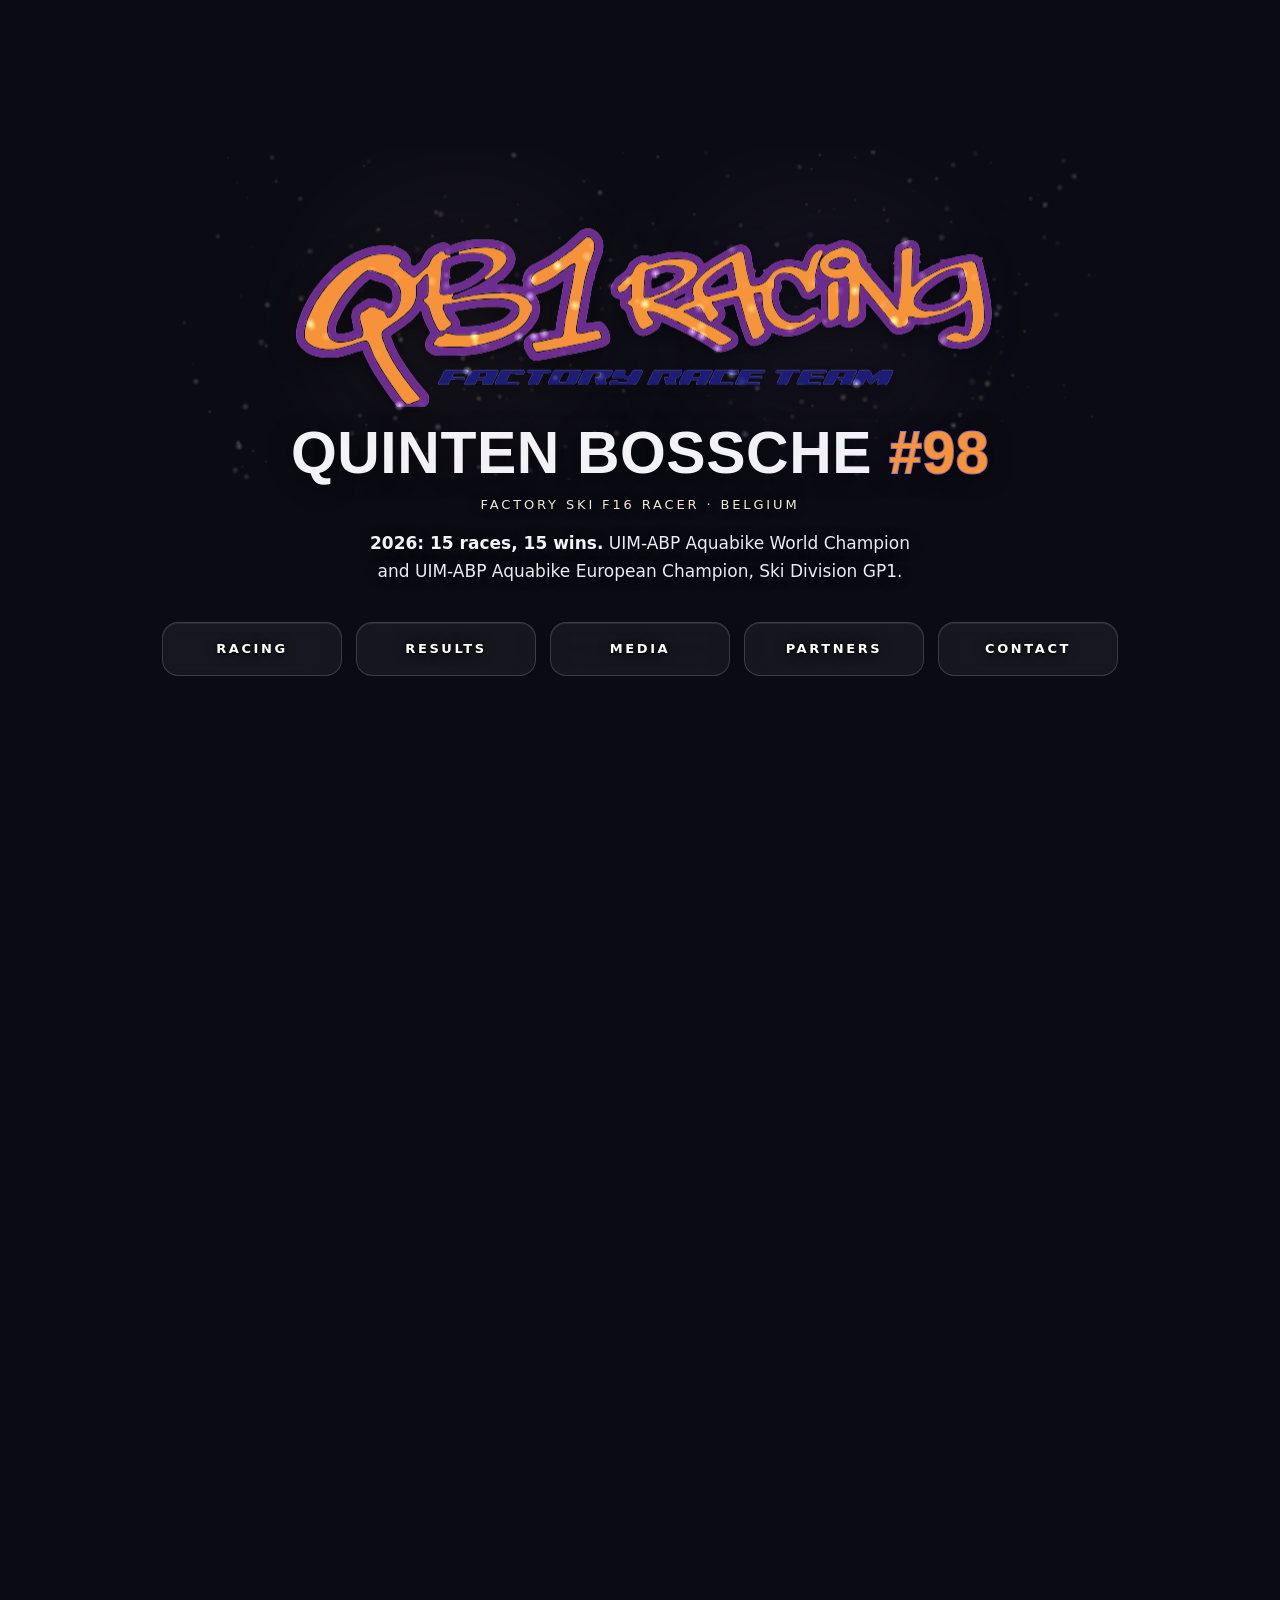
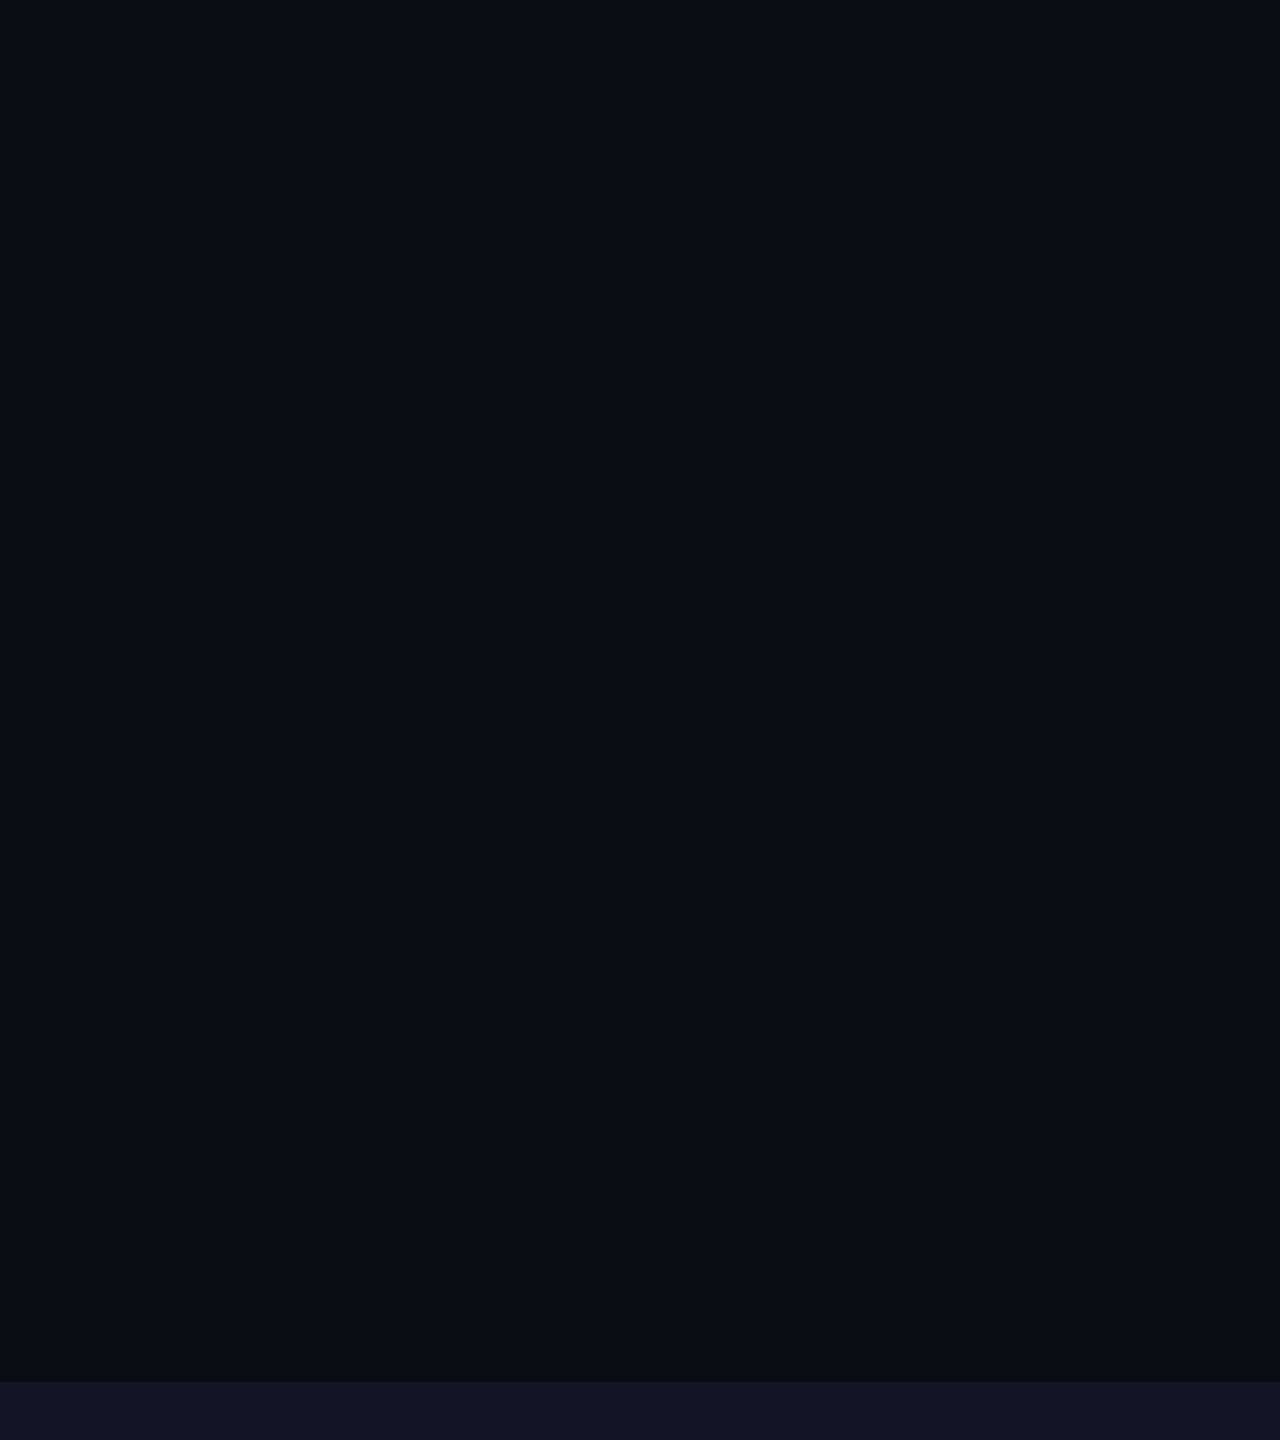
==== commit 3e14a626: "Hero FX: particles react to scroll and pull with inertia" ====
--- a/index.html
+++ b/index.html
@@ -19,7 +19,7 @@
 <meta name="apple-mobile-web-app-status-bar-style" content="black-translucent">
 <link rel="preload" as="image" href="media/draft-winning-reel-poster-1080p.jpg" media="(orientation: landscape)">
 <link rel="preload" as="image" href="media/draft-winning-reel-poster-720x1280.jpg" media="(orientation: portrait)">
-<link rel="stylesheet" href="css/site.css?v=12">
+<link rel="stylesheet" href="css/site.css?v=13">
 </head>
 <body>
 <a class="skip" href="#racing">Skip to content</a>
@@ -336,11 +336,11 @@
   </div>
 </div>
 
-<script src="js/videos.js?v=12" defer></script>
-<script src="js/particles.js?v=12" defer></script>
-<script src="js/hero-fx.js?v=12" defer></script>
-<script src="js/main.js?v=12" defer></script>
-<script src="js/recap.js?v=12" defer></script>
-<script src="js/story.js?v=12" defer></script>
+<script src="js/videos.js?v=13" defer></script>
+<script src="js/particles.js?v=13" defer></script>
+<script src="js/hero-fx.js?v=13" defer></script>
+<script src="js/main.js?v=13" defer></script>
+<script src="js/recap.js?v=13" defer></script>
+<script src="js/story.js?v=13" defer></script>
 </body>
 </html>
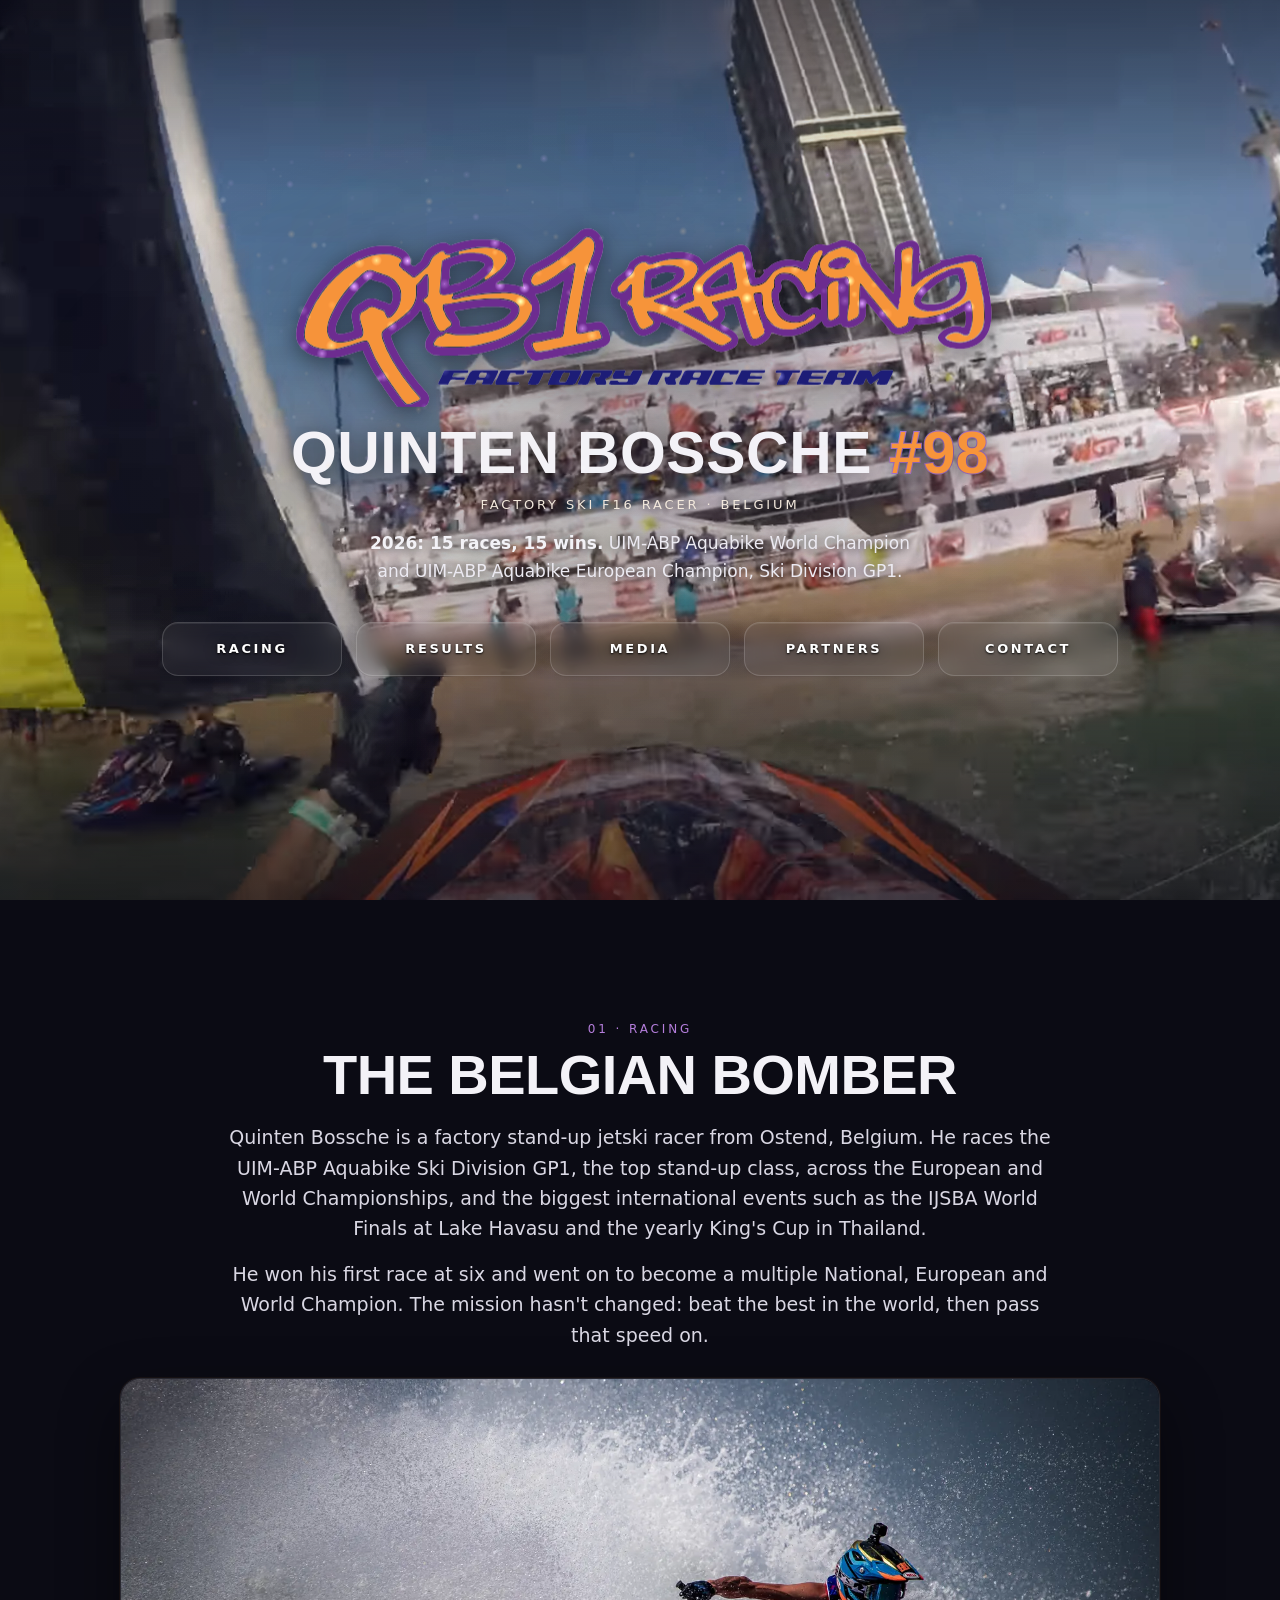
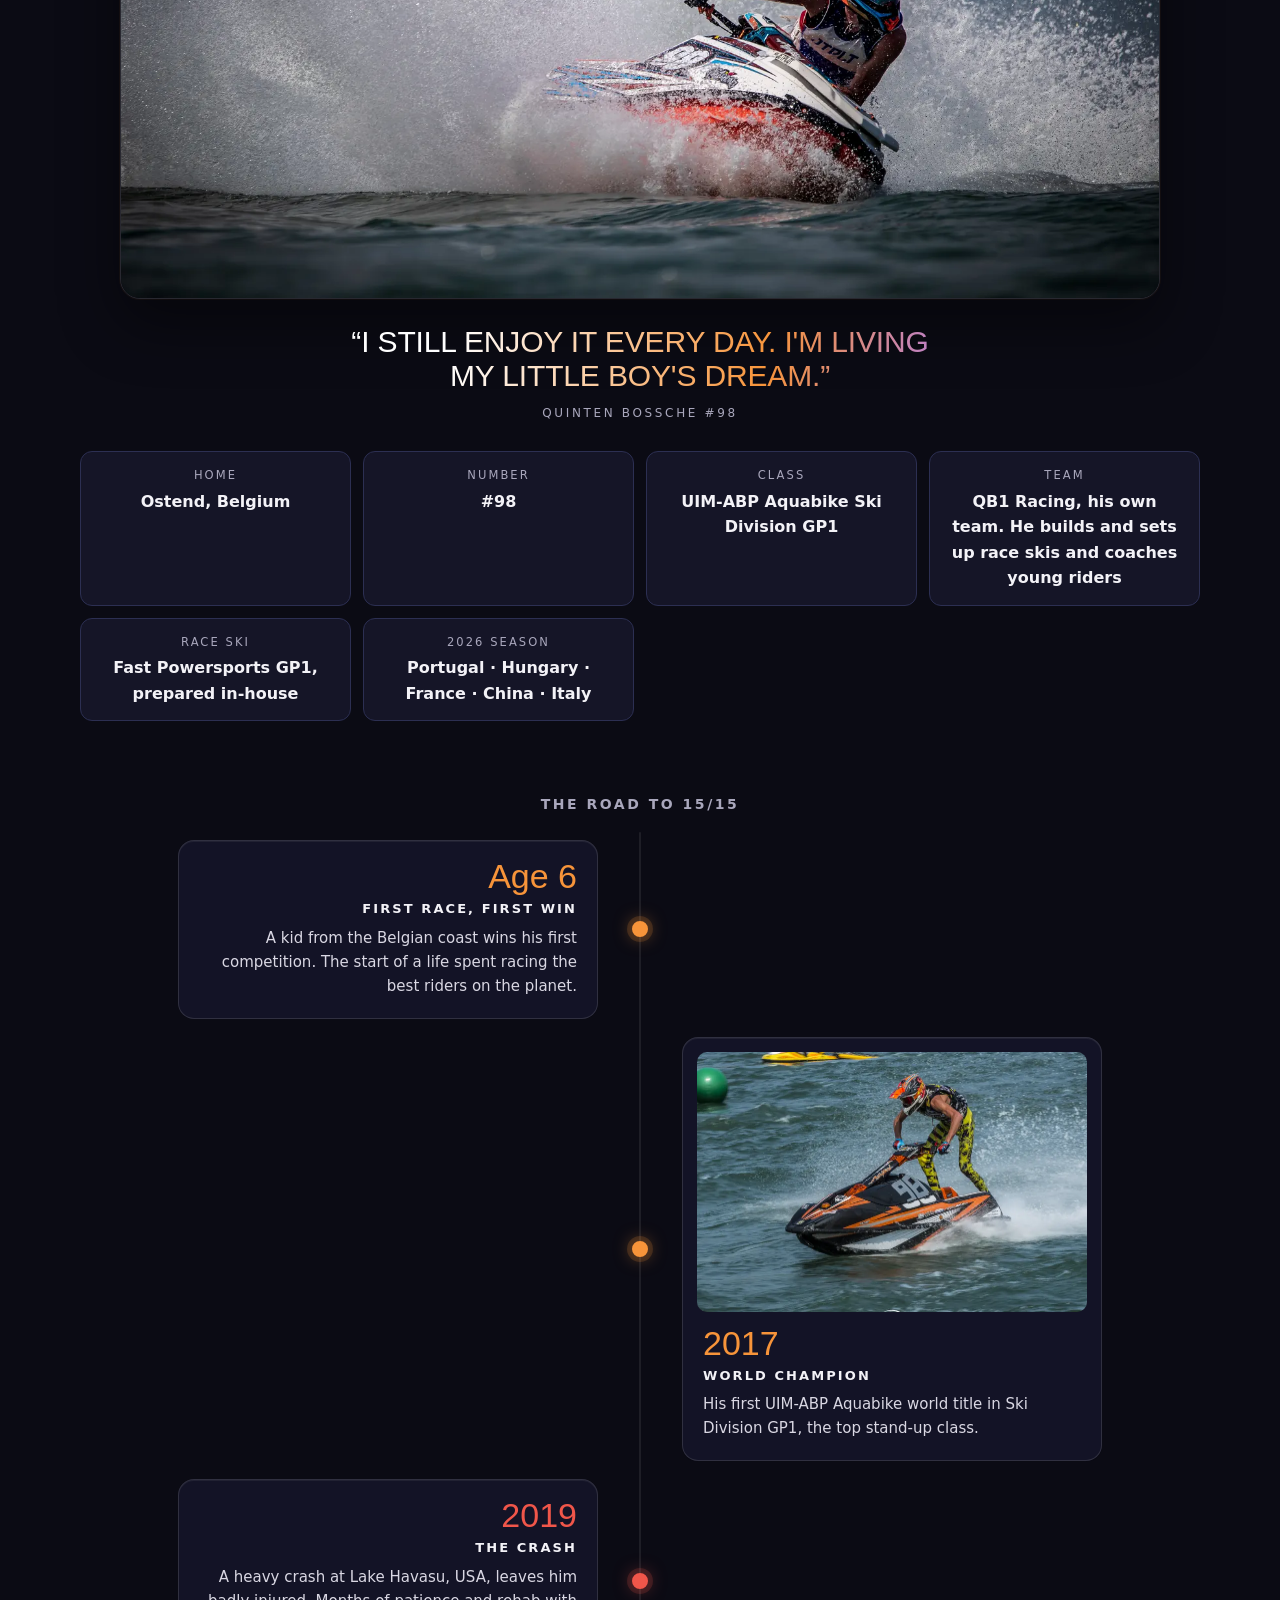
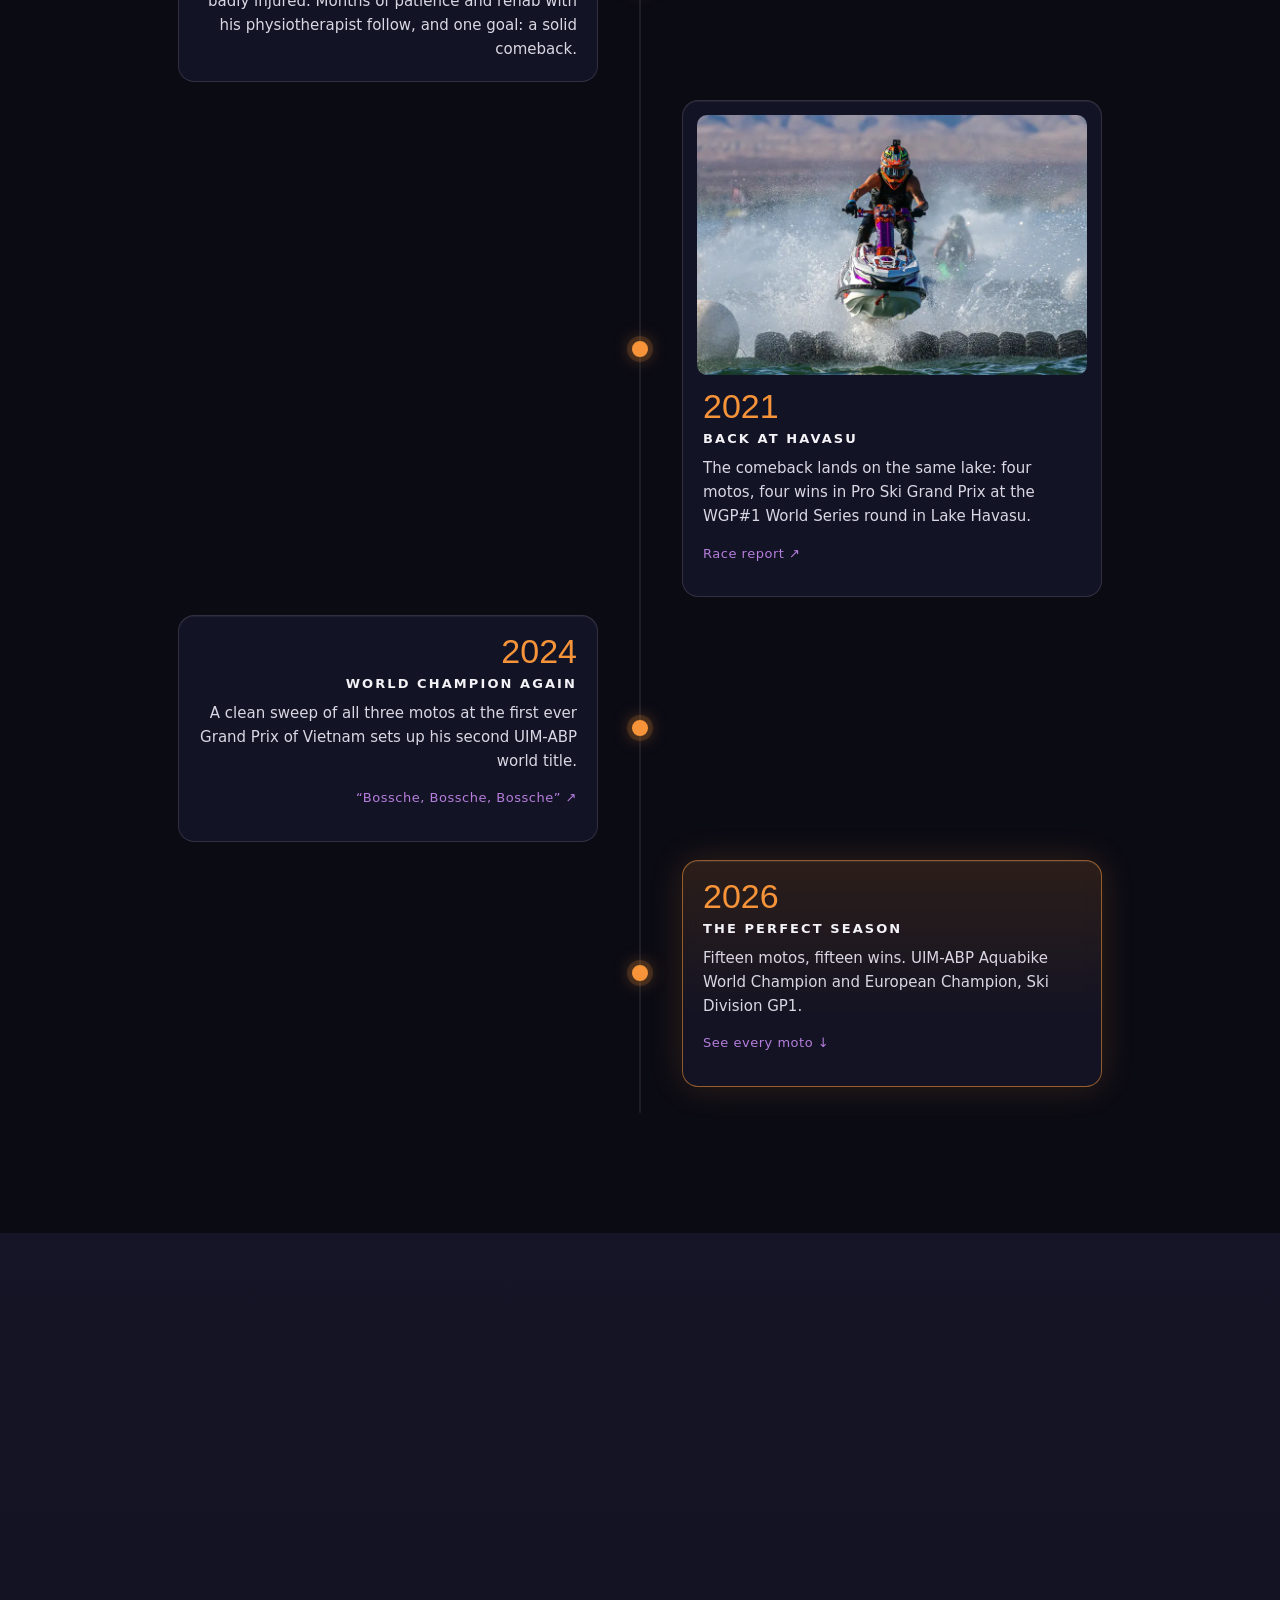
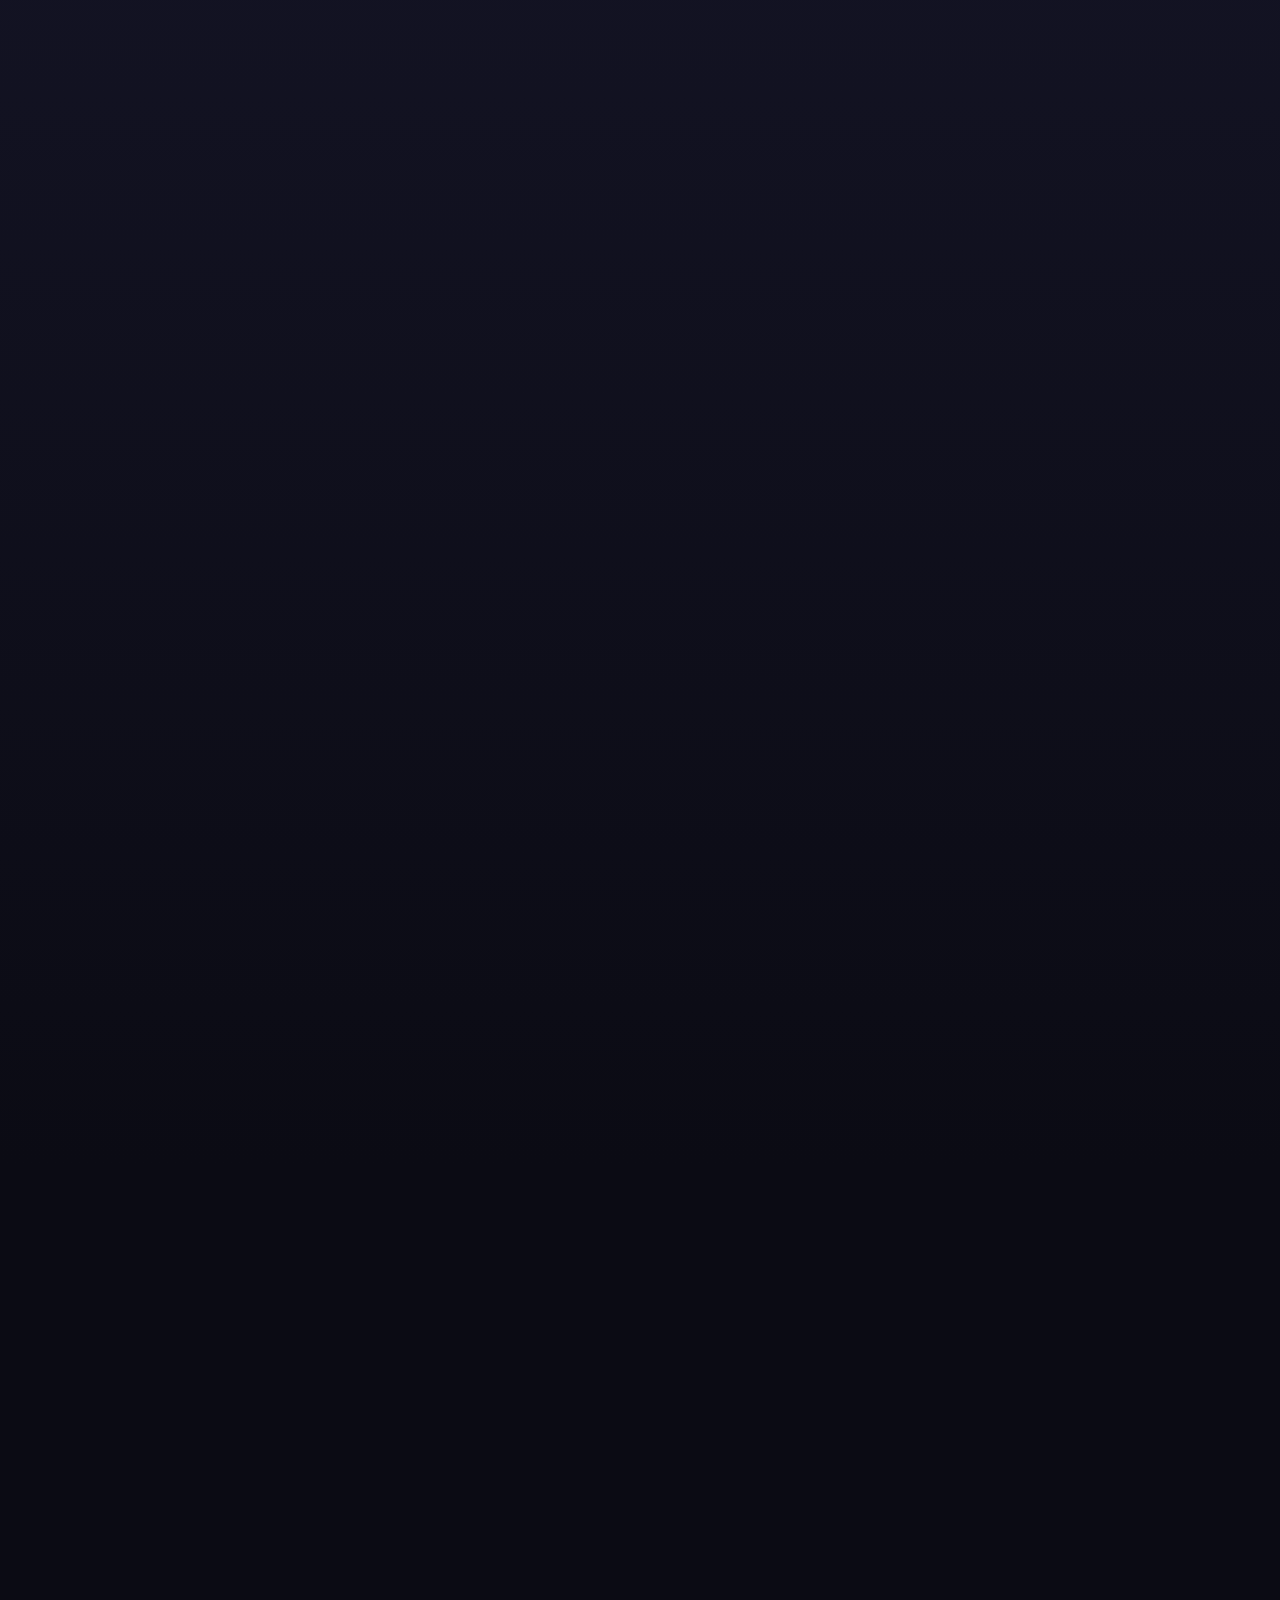
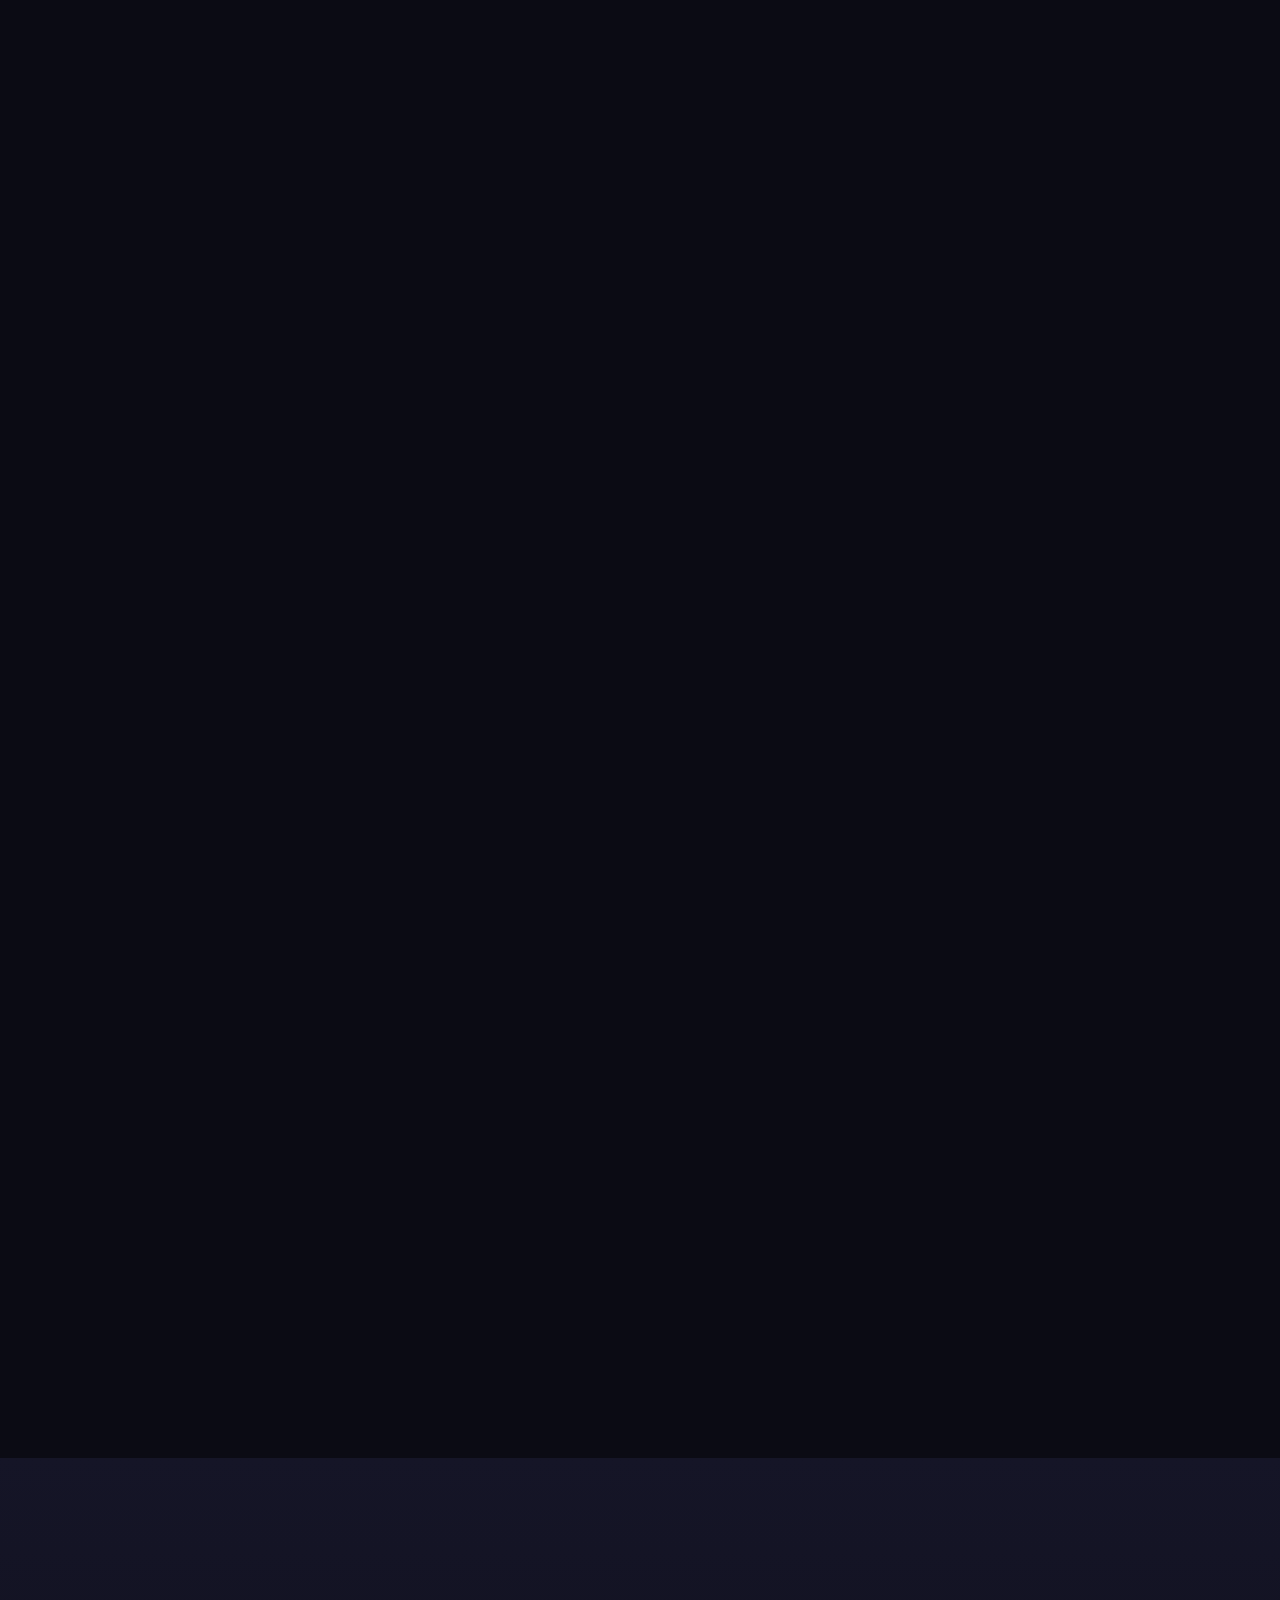
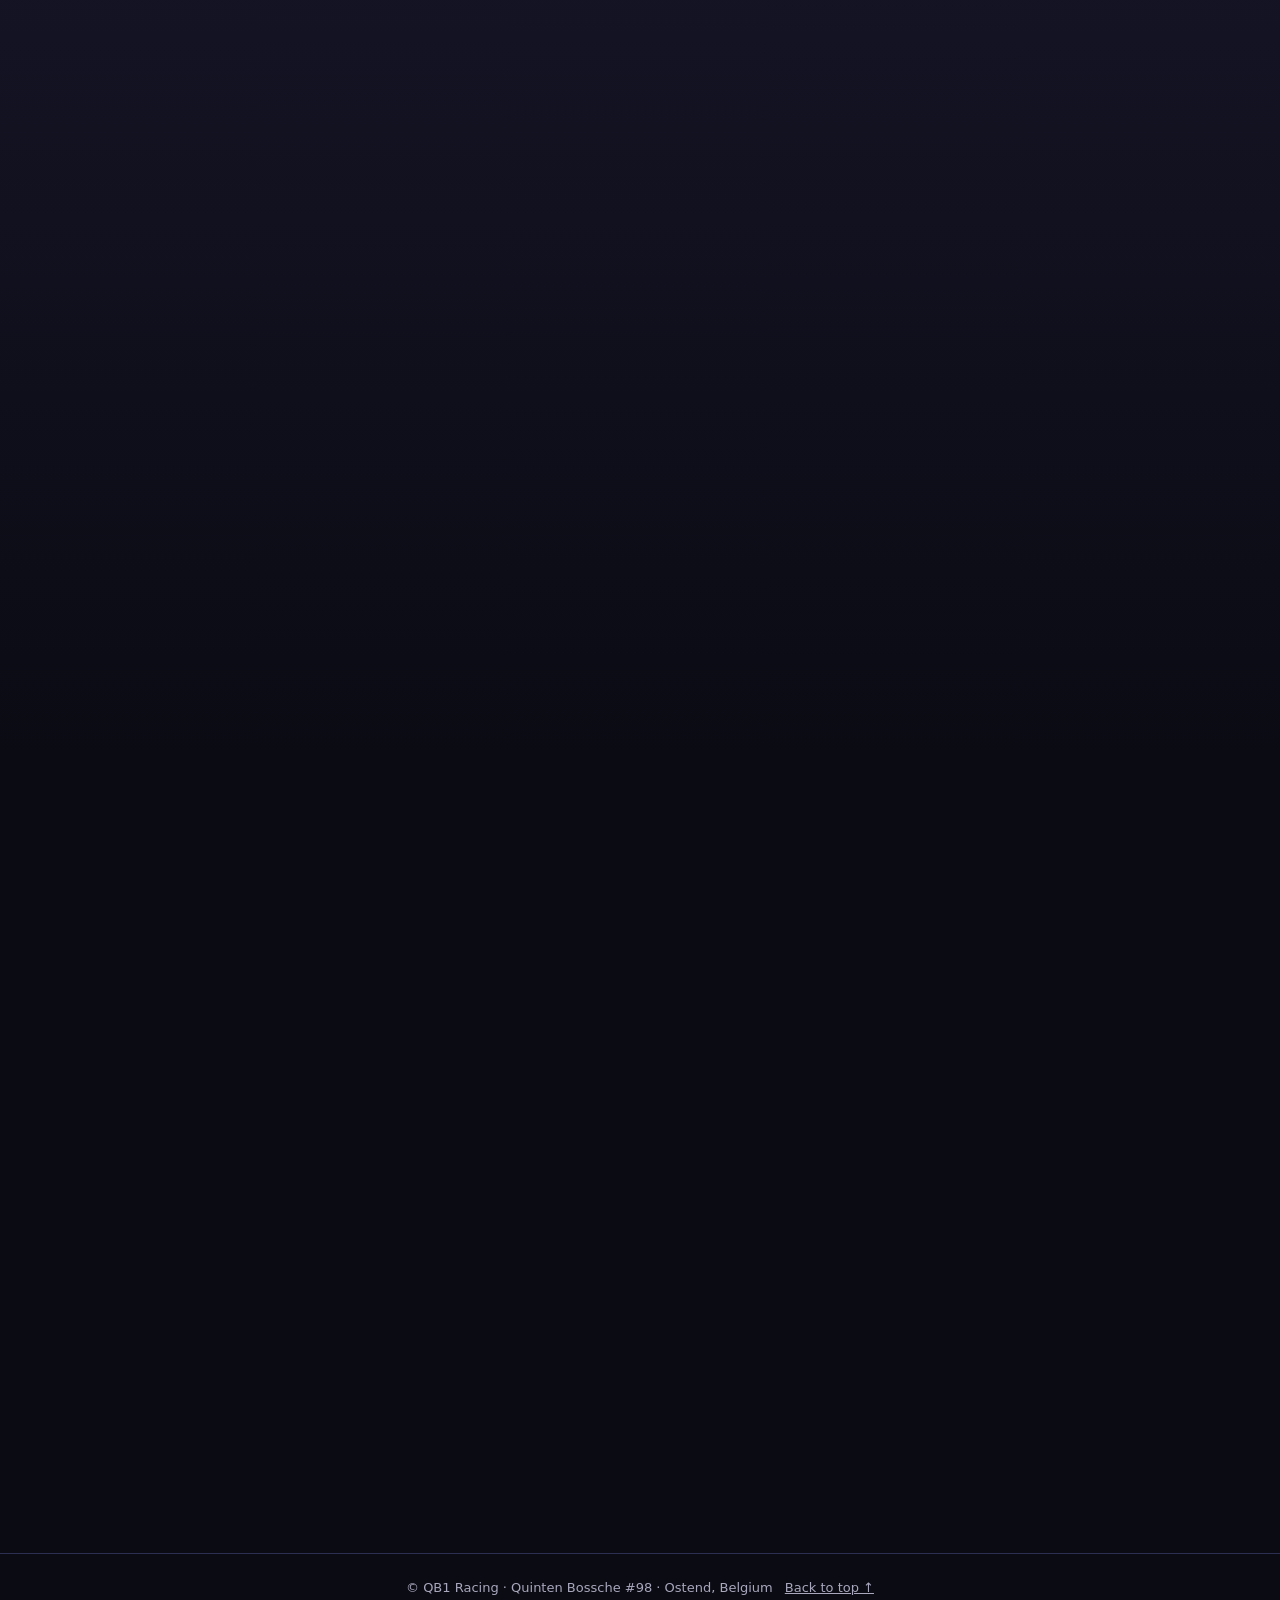
==== commit 78a7068e: "Partners: remove Kommander, JSU, BNJ Parts; feature HS Racing · Holeshots (Quinten's own parts line)" ====
--- a/index.html
+++ b/index.html
@@ -19,7 +19,7 @@
 <meta name="apple-mobile-web-app-status-bar-style" content="black-translucent">
 <link rel="preload" as="image" href="media/draft-winning-reel-poster-1080p.jpg" media="(orientation: landscape)">
 <link rel="preload" as="image" href="media/draft-winning-reel-poster-720x1280.jpg" media="(orientation: portrait)">
-<link rel="stylesheet" href="css/site.css?v=13">
+<link rel="stylesheet" href="css/site.css?v=14">
 </head>
 <body>
 <a class="skip" href="#racing">Skip to content</a>
@@ -278,13 +278,16 @@
       <p class="eyebrow">04 · Partners</p>
       <h2 id="partners-h">Thank you to our partners</h2>
       <p class="lead">The brands behind Quinten, on and off the water.</p>
+      <a class="hs-own" href="https://www.instagram.com/holeshots.shop/" target="_blank" rel="noopener noreferrer" aria-label="HS Racing, Holeshots: Quinten's own PWC parts line, on Instagram">
+        <span class="hs-k">Quinten's own parts line</span>
+        <span class="hs-mark">HS Racing <i aria-hidden="true">·</i> Holeshots</span>
+        <span class="hs-d">High-quality PWC parts and accessories</span>
+        <span class="hs-ig">@holeshots.shop on Instagram →</span>
+      </a>
       <ul class="logos" aria-label="Partners">
         <li class="lg-text"><span>Fast Powersports</span></li>
         <li><a href="https://www.portofoostende.be/en" target="_blank" rel="noopener noreferrer"><picture><source type="image/webp" srcset="assets/partners/port-oostende.webp"><img src="assets/partners/port-oostende.png" width="560" height="186" alt="Port Oostende" loading="lazy" decoding="async"></picture></a></li>
-        <li><span class="lg-static"><picture><source type="image/webp" srcset="assets/partners/kommander.webp"><img src="assets/partners/kommander.png" width="560" height="62" alt="Kommander" loading="lazy" decoding="async"></picture></span></li>
         <li><a href="https://jettrim.com/" target="_blank" rel="noopener noreferrer"><picture><source type="image/webp" srcset="assets/partners/jettrim.webp"><img src="assets/partners/jettrim.png" width="560" height="123" alt="Jettrim" loading="lazy" decoding="async"></picture></a></li>
-        <li><a href="http://www.jsu.be/" target="_blank" rel="noopener noreferrer"><picture><source type="image/webp" srcset="assets/partners/jsu.webp"><img src="assets/partners/jsu.png" width="560" height="152" alt="JSU" loading="lazy" decoding="async"></picture></a></li>
-        <li><a href="https://www.facebook.com/bnjparts/" target="_blank" rel="noopener noreferrer"><picture><source type="image/webp" srcset="assets/partners/bnj-parts.webp"><img src="assets/partners/bnj-parts.png" width="560" height="156" alt="BNJ Parts" loading="lazy" decoding="async"></picture></a></li>
         <li><a href="https://www.blowsion.com/" target="_blank" rel="noopener noreferrer"><picture><source type="image/webp" srcset="assets/partners/blowsion.webp"><img src="assets/partners/blowsion.png" width="560" height="158" alt="Blowsion" loading="lazy" decoding="async"></picture></a></li>
         <li><a href="https://www.bardahl.be/" target="_blank" rel="noopener noreferrer"><picture><source type="image/webp" srcset="assets/partners/bardahl.webp"><img src="assets/partners/bardahl.png" width="440" height="200" alt="Bardahl" loading="lazy" decoding="async"></picture></a></li>
         <li><a href="https://urbano.be/" target="_blank" rel="noopener noreferrer"><picture><source type="image/webp" srcset="assets/partners/urbano.webp"><img src="assets/partners/urbano.png" width="346" height="200" alt="Urbano" loading="lazy" decoding="async"></picture></a></li>
@@ -336,11 +339,11 @@
   </div>
 </div>
 
-<script src="js/videos.js?v=13" defer></script>
-<script src="js/particles.js?v=13" defer></script>
-<script src="js/hero-fx.js?v=13" defer></script>
-<script src="js/main.js?v=13" defer></script>
-<script src="js/recap.js?v=13" defer></script>
-<script src="js/story.js?v=13" defer></script>
+<script src="js/videos.js?v=14" defer></script>
+<script src="js/particles.js?v=14" defer></script>
+<script src="js/hero-fx.js?v=14" defer></script>
+<script src="js/main.js?v=14" defer></script>
+<script src="js/recap.js?v=14" defer></script>
+<script src="js/story.js?v=14" defer></script>
 </body>
 </html>
--- a/css/site.css
+++ b/css/site.css
@@ -379,3 +379,13 @@
 .tl::before,.tl::after{z-index:0}
 .tl-item{z-index:1}
 .tl-card{background:rgba(21,21,39,.95)}
+/* HS Racing / Holeshots: Quinten's own parts line, featured above the partner wall */
+.hs-own{display:grid;justify-items:center;gap:6px;max-width:1000px;margin:26px auto 0;padding:22px 20px;border-radius:14px;text-decoration:none;text-align:center;color:#fff;
+  border:1px solid rgba(247,148,58,.45);background:rgba(247,148,58,.06);-webkit-backdrop-filter:blur(8px);backdrop-filter:blur(8px);transition:border-color .3s,background .3s}
+.hs-own:hover,.hs-own:focus-visible{border-color:rgba(247,148,58,.8);background:rgba(247,148,58,.11)}
+.hs-k{font-size:11px;font-weight:700;letter-spacing:.18em;text-transform:uppercase;color:rgba(247,148,58,.95)}
+.hs-mark{font-family:var(--display);font-size:clamp(20px,4.5vw,28px);letter-spacing:.06em;text-transform:uppercase}
+.hs-mark i{font-style:normal;color:rgba(247,148,58,.95)}
+.hs-d{color:rgba(255,255,255,.7);font-size:15px}
+.hs-ig{font-size:13px;color:rgba(255,255,255,.55);letter-spacing:.04em}
+.hs-own+.logos{margin-top:12px}
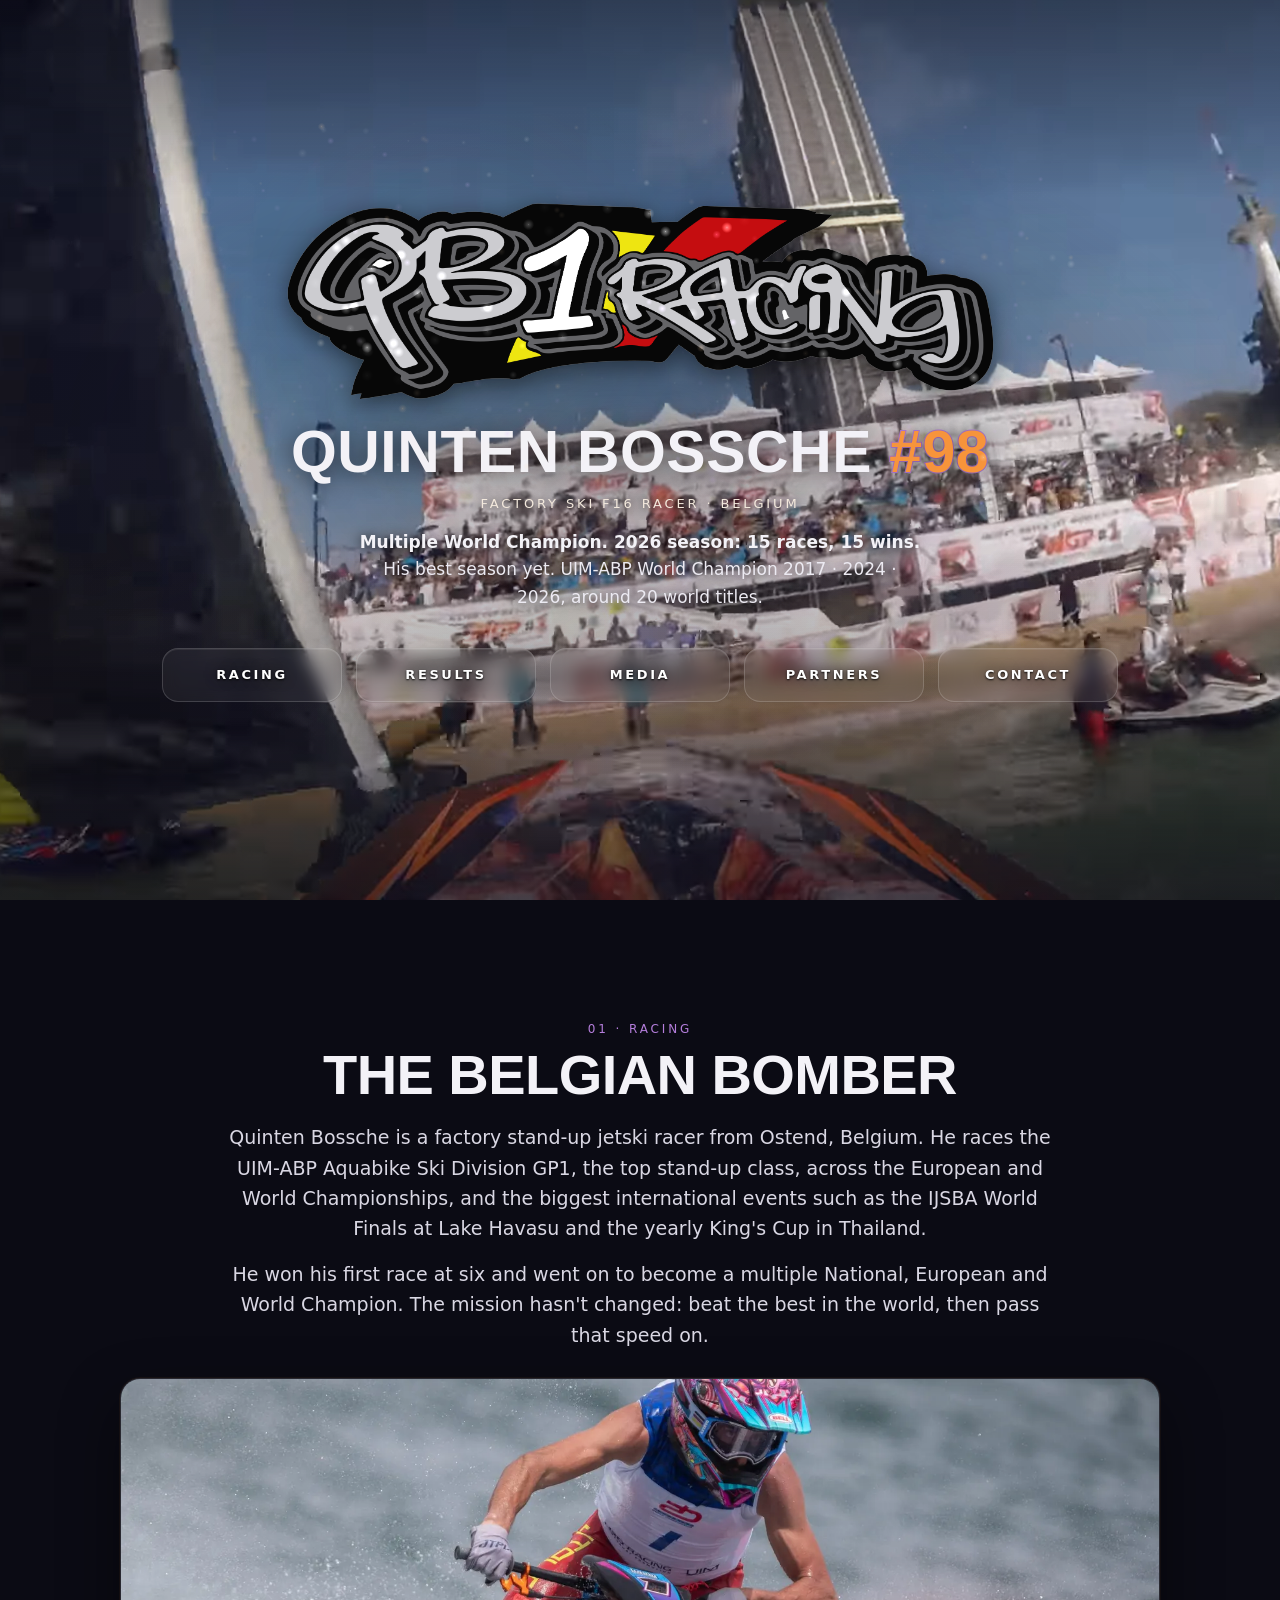
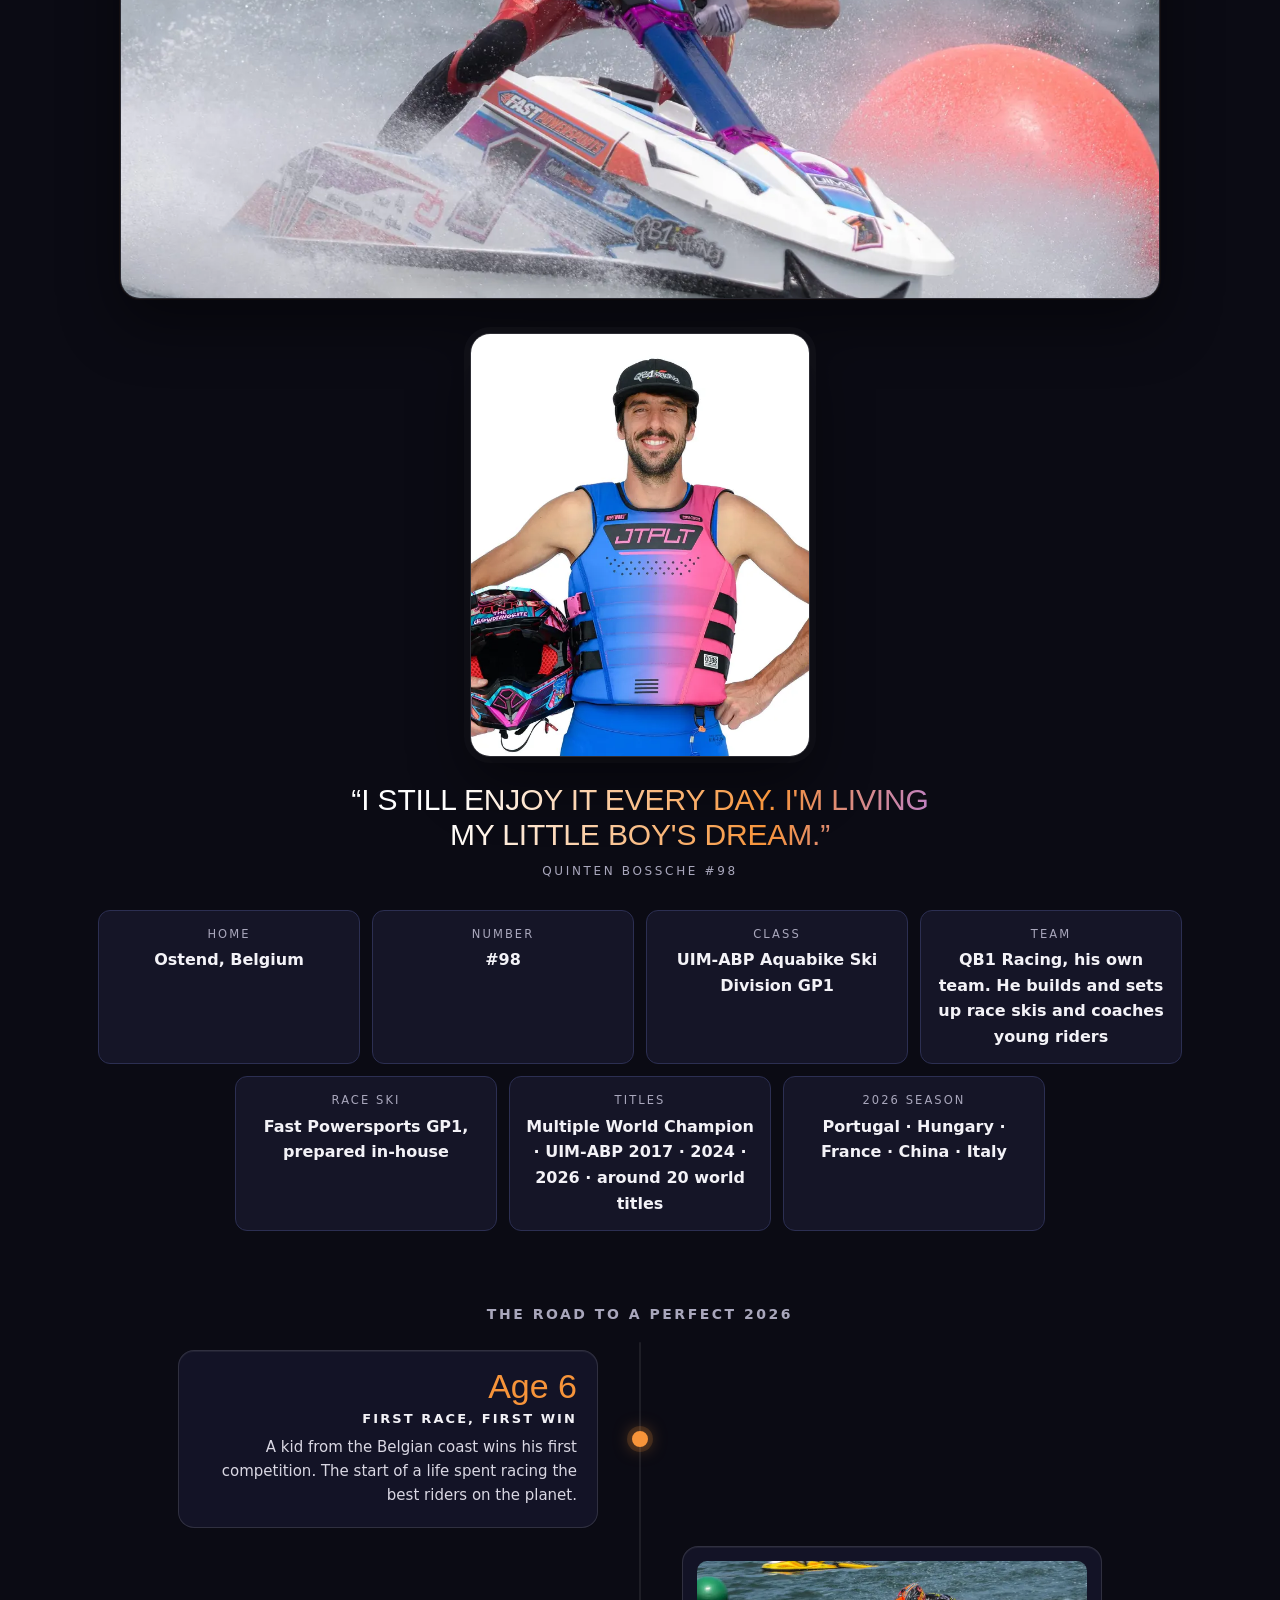
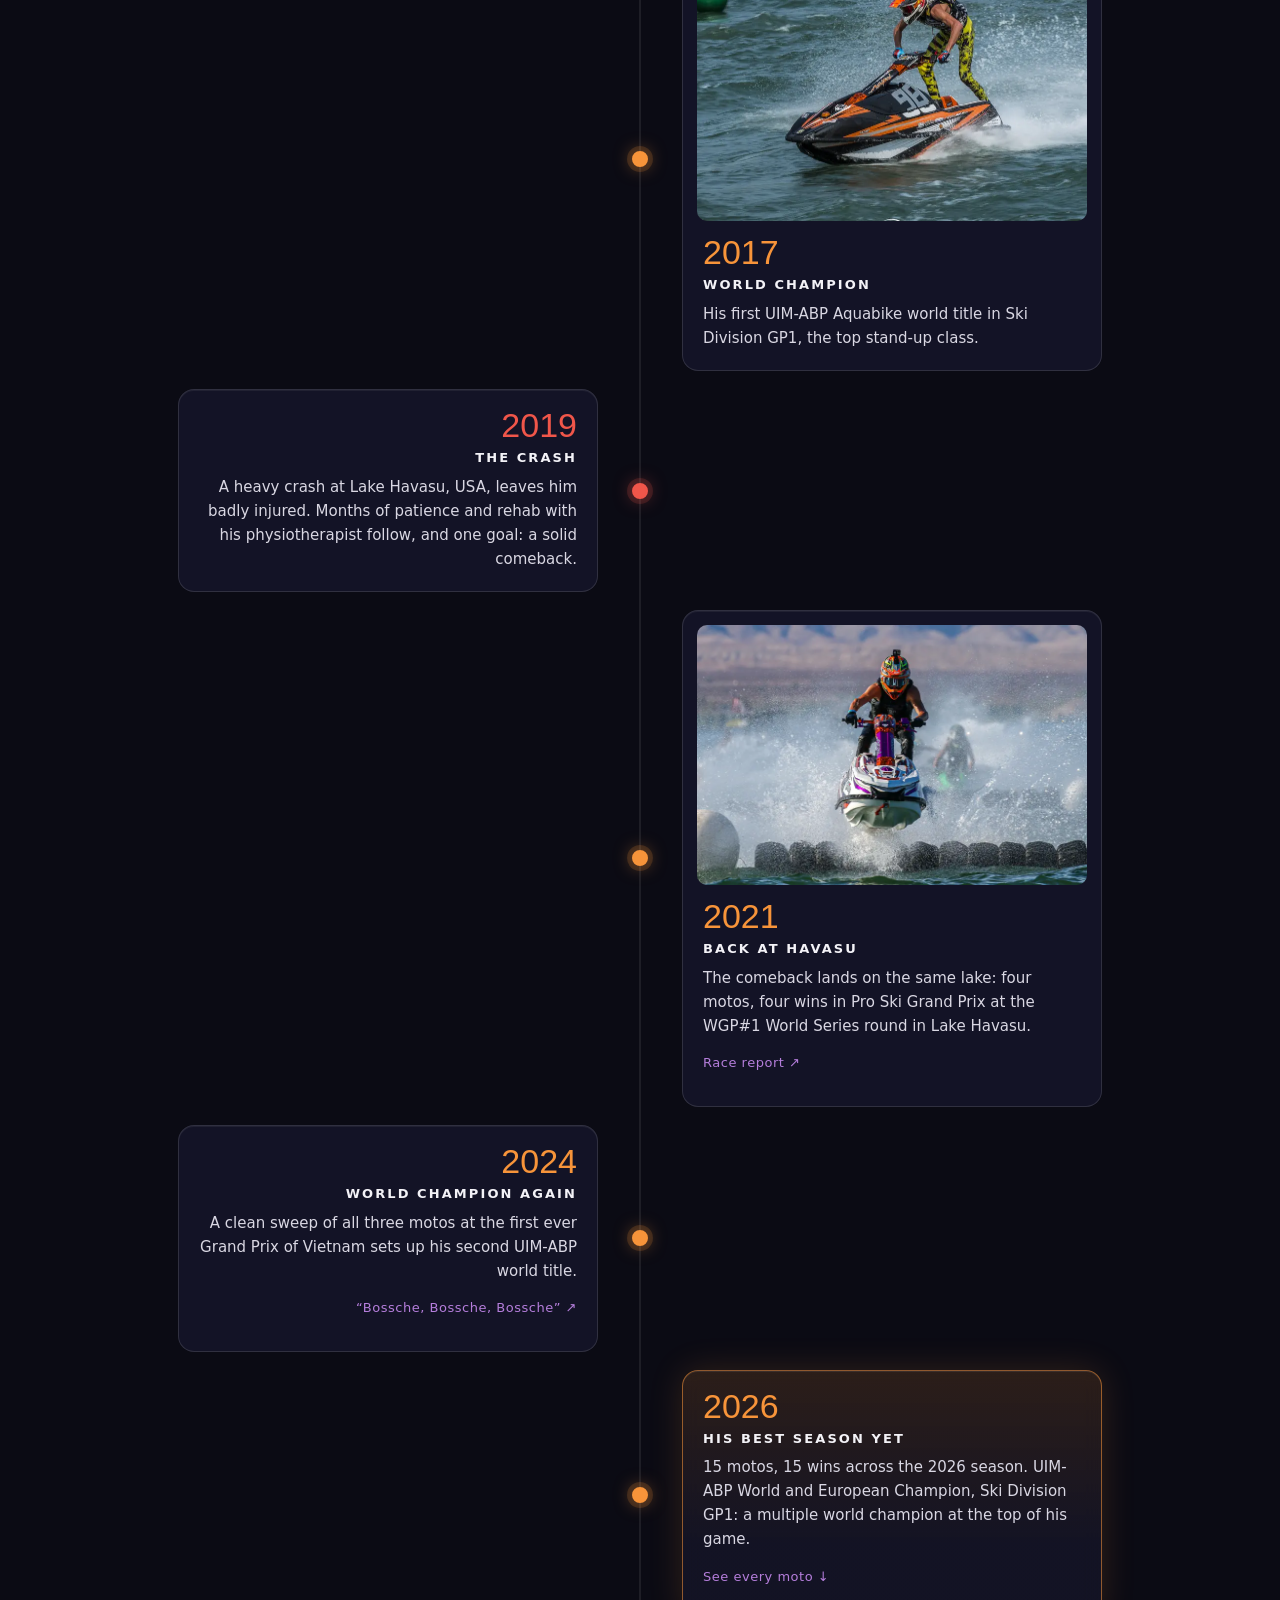
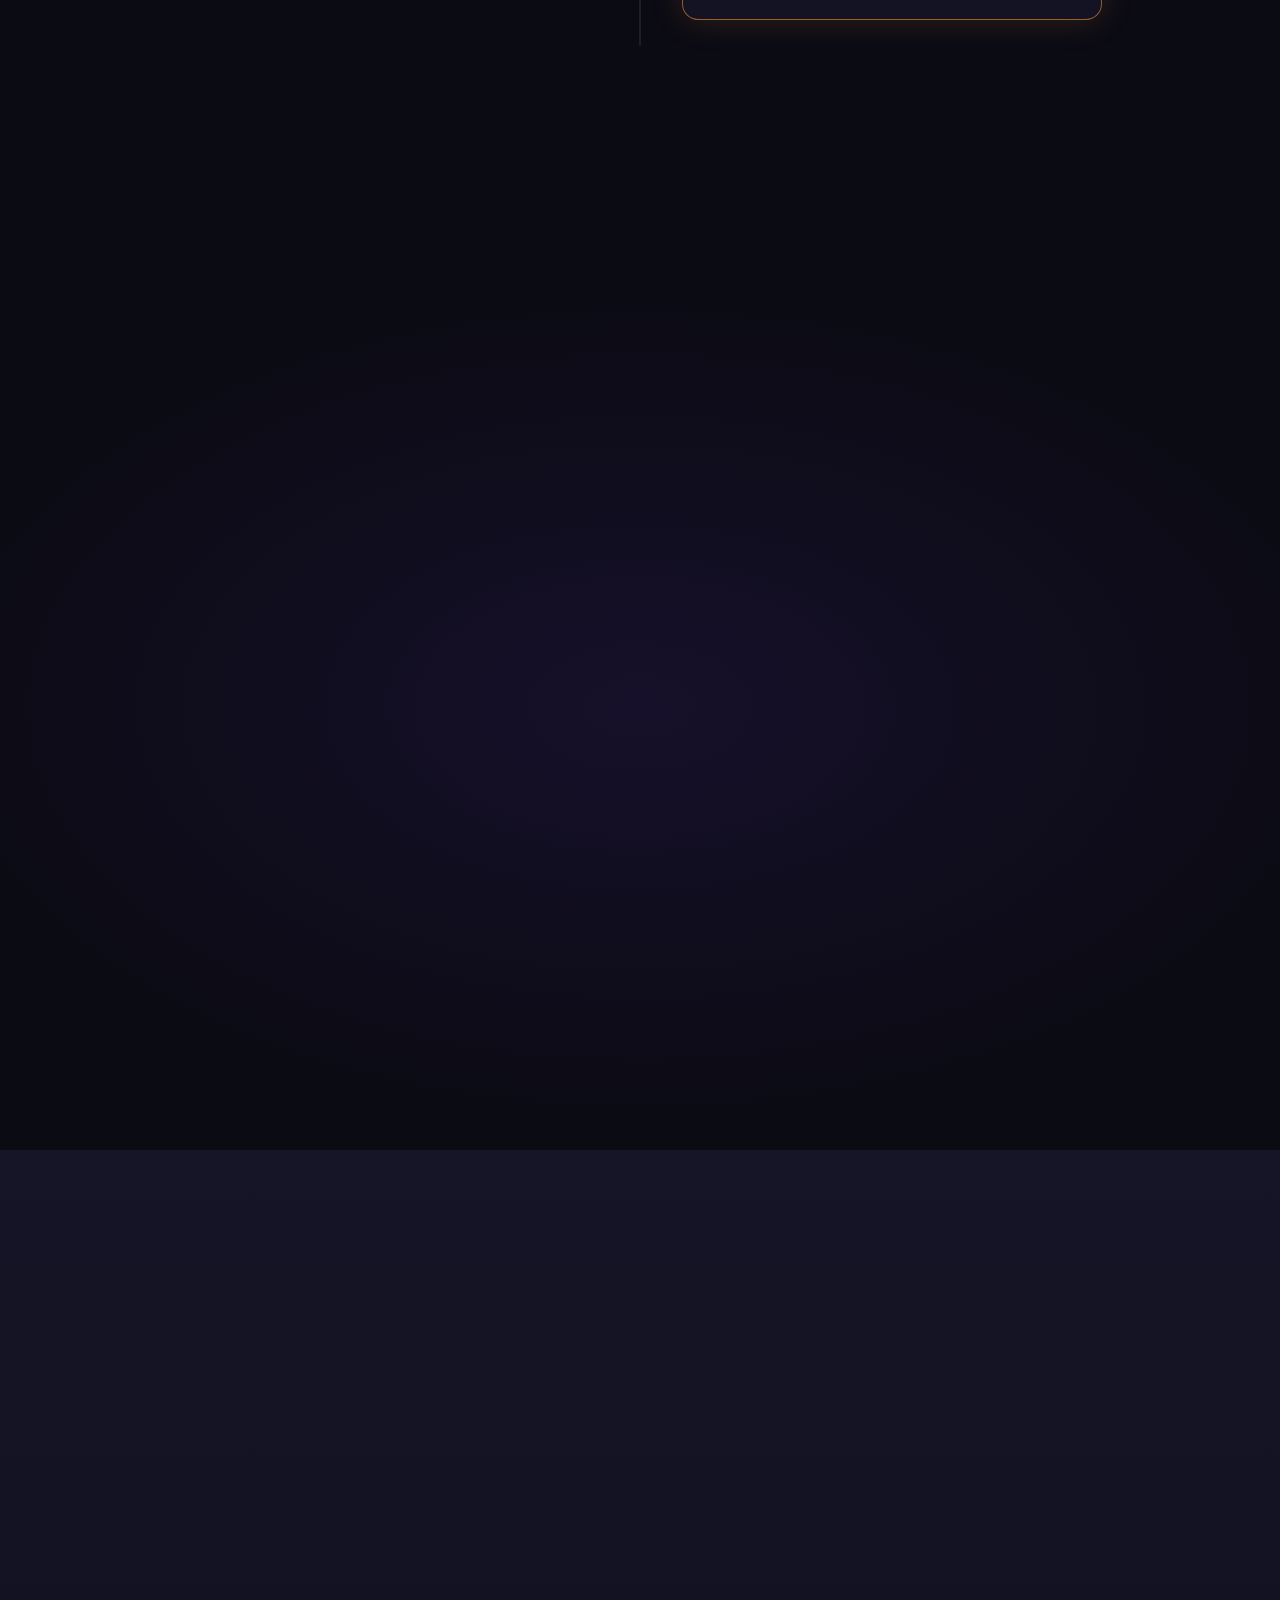
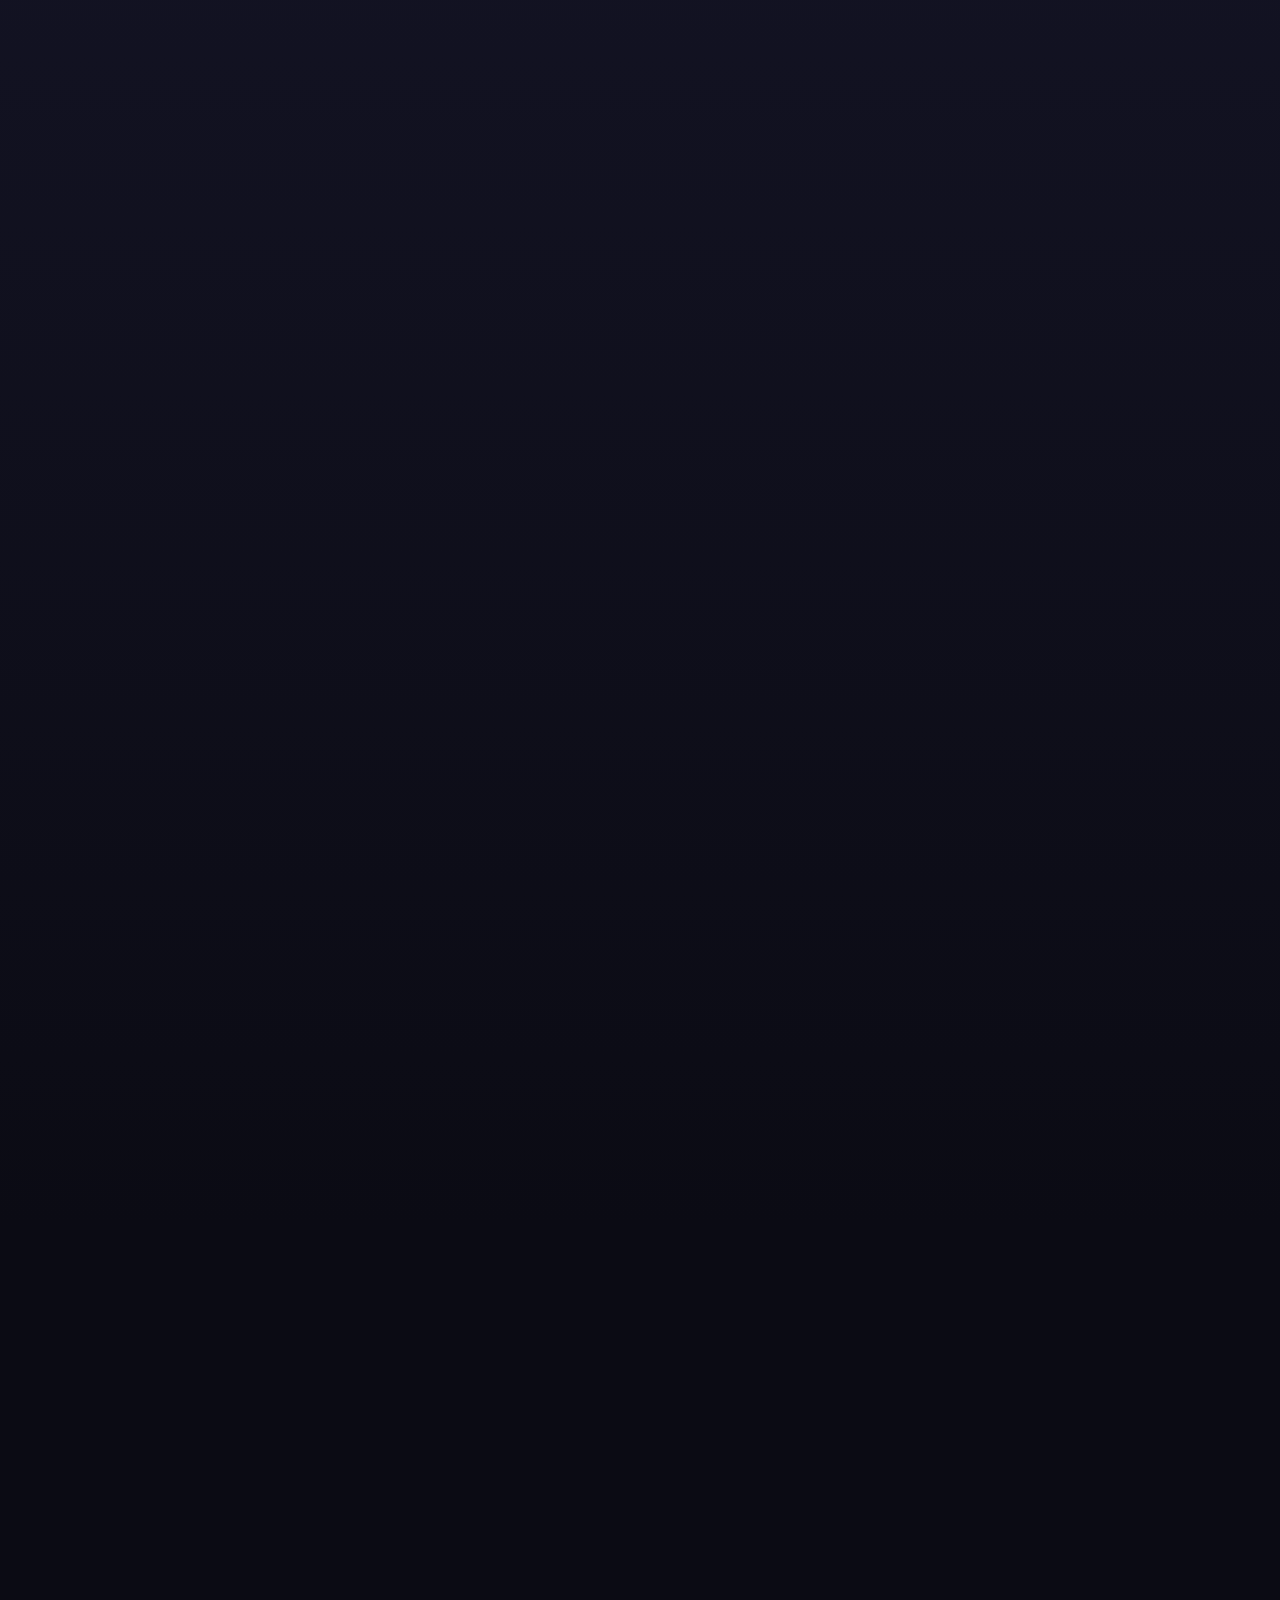
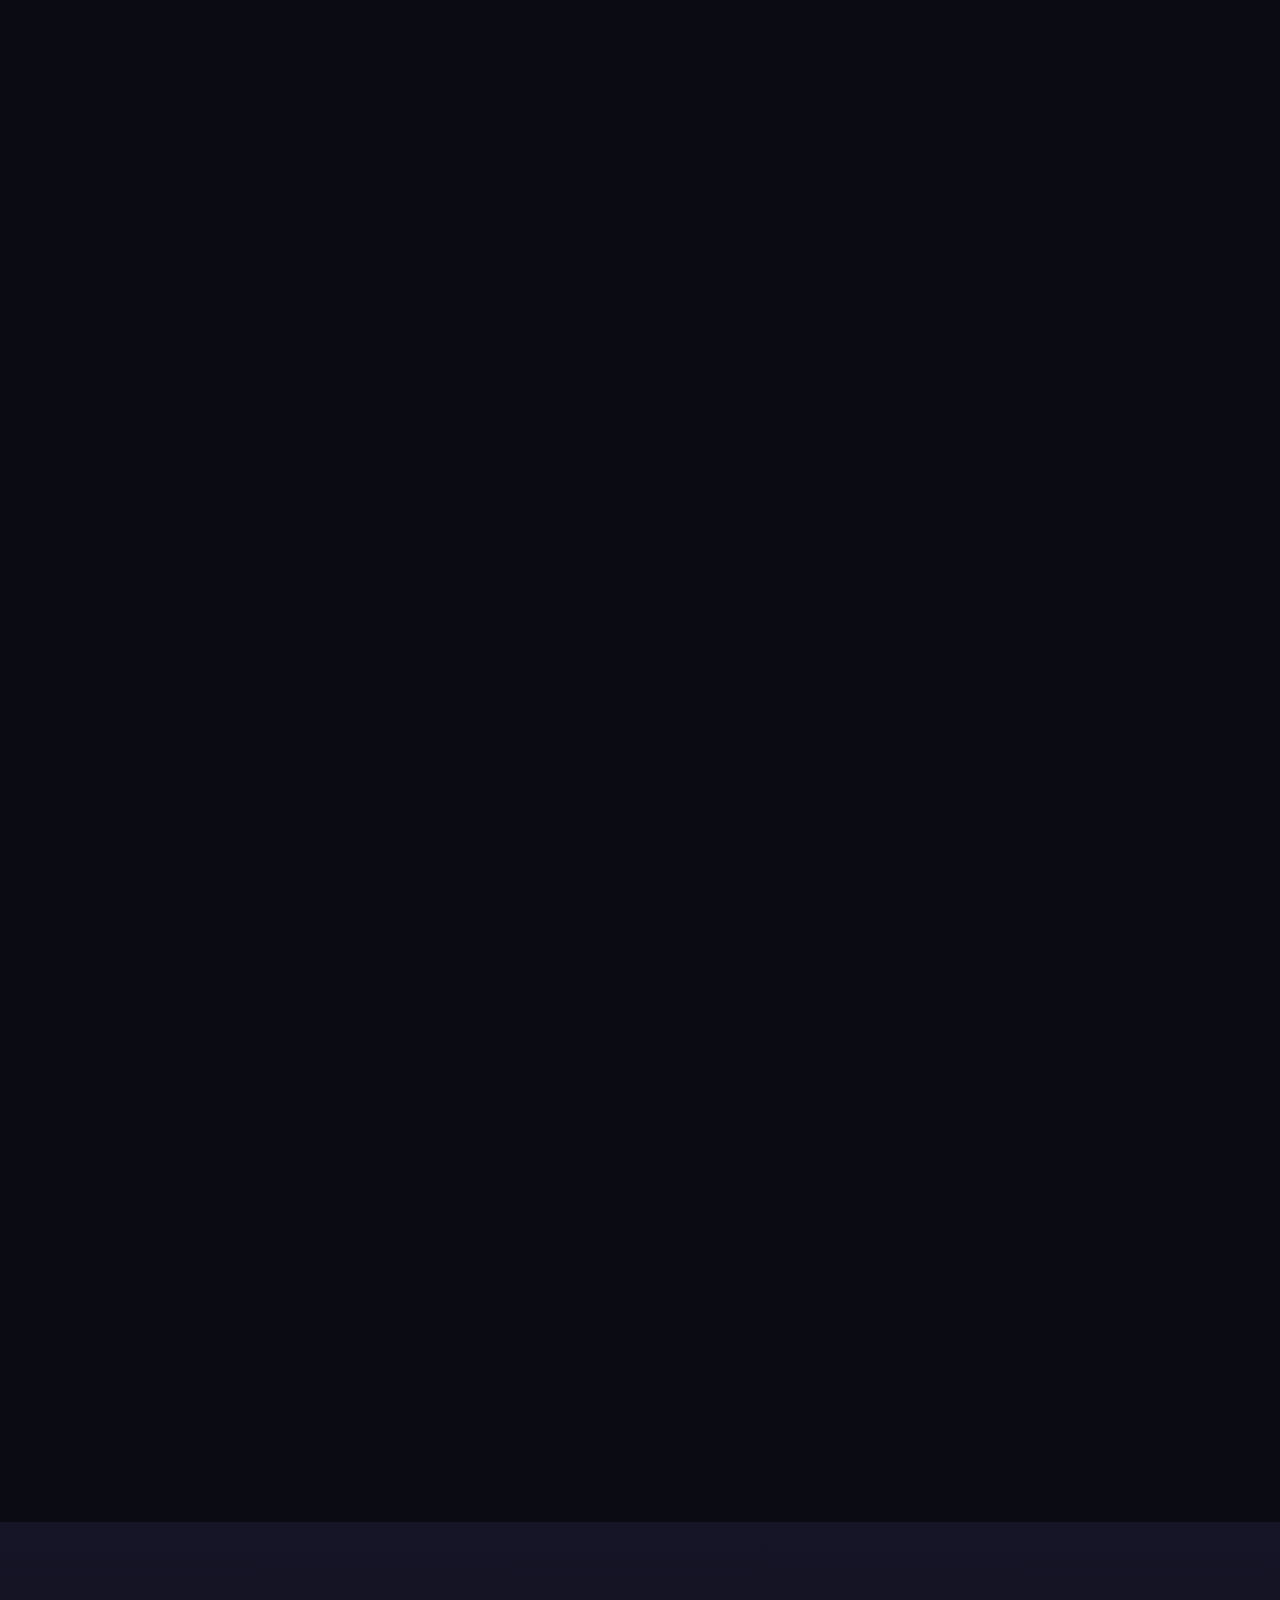
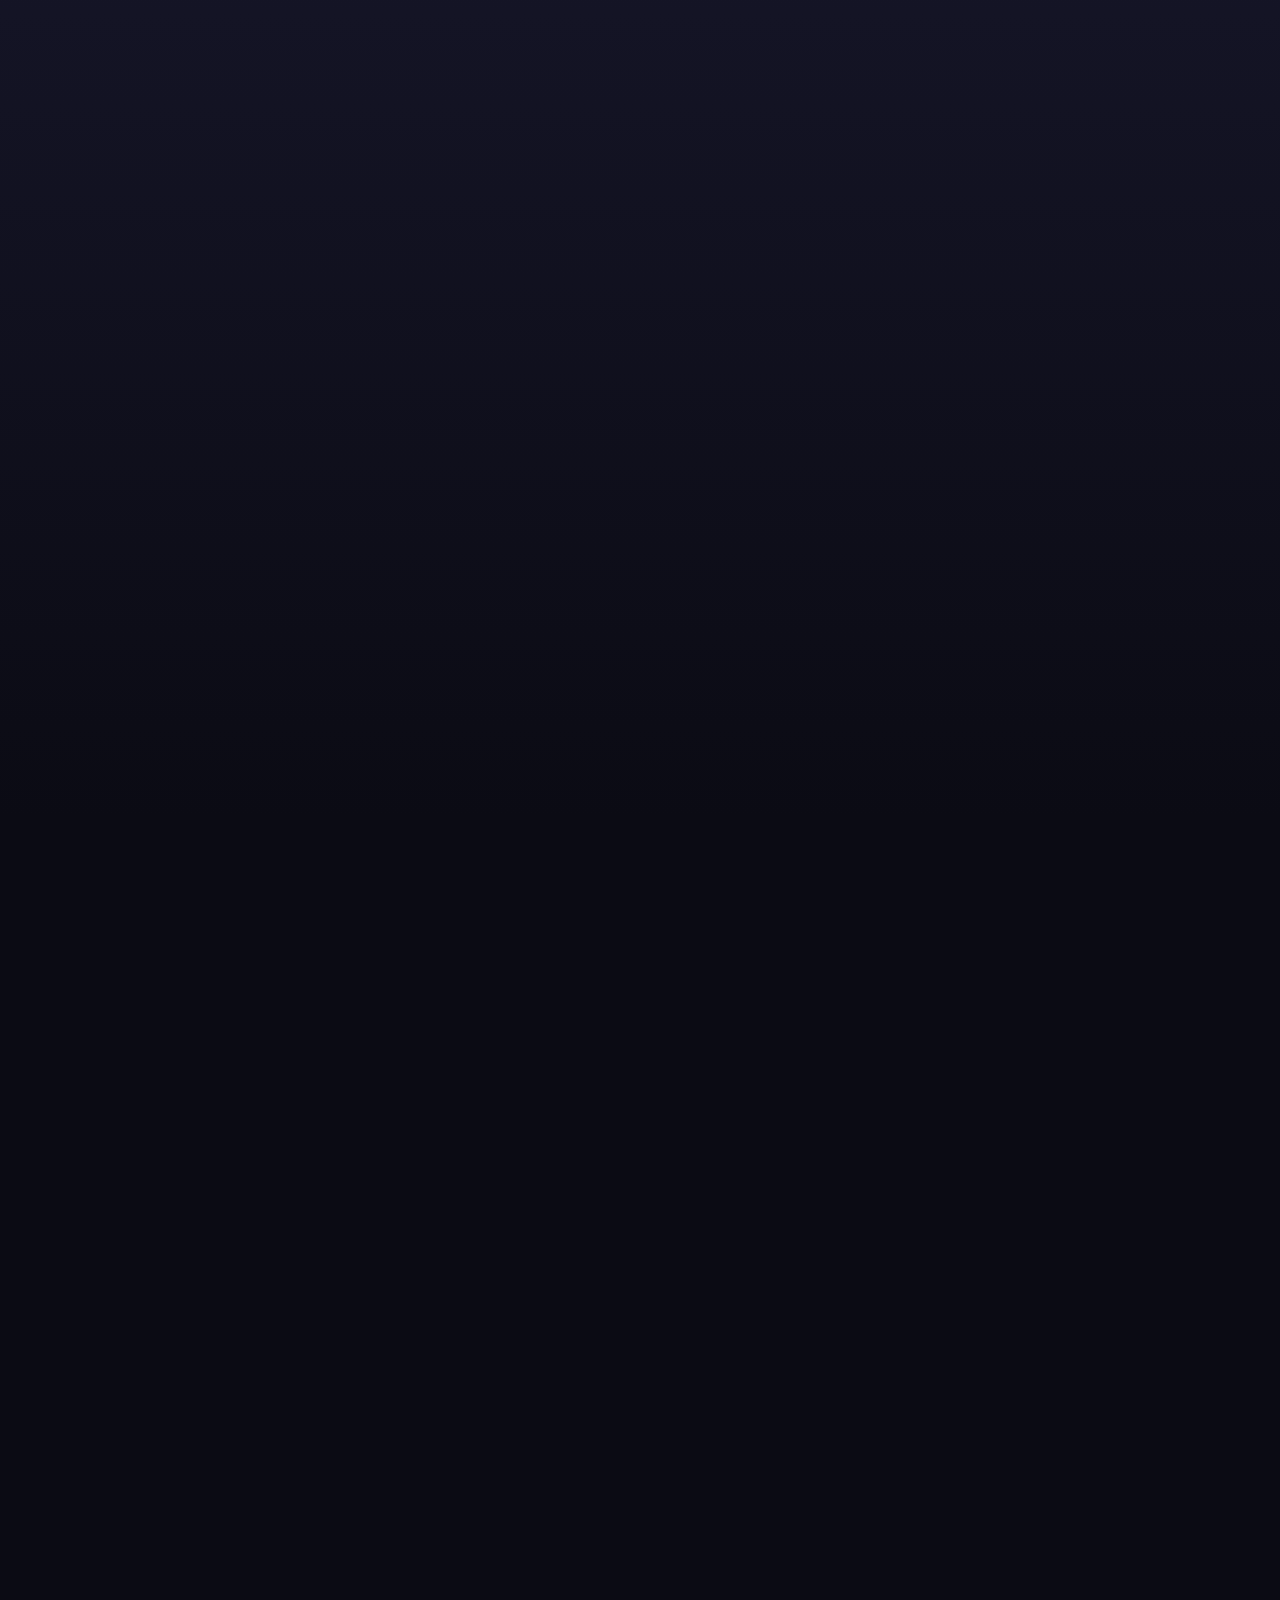
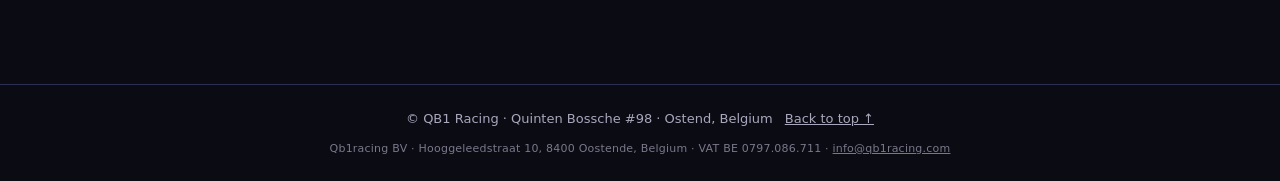
==== commit 954ad82a: "Final Beta 1: original QB1 RACING logo as default hero logo (particles, scroll inertia, tap/hover ke" ====
--- a/index.html
+++ b/index.html
@@ -2,9 +2,17 @@
 <html lang="en">
 <head>
 <meta charset="utf-8">
+<!-- QB1 Racing site · Final Beta 1 (2026-11-22) -->
+<meta name="version" content="Final Beta 1">
 <meta name="viewport" content="width=device-width, initial-scale=1, viewport-fit=cover">
-<title>Quinten Bossche #98 · QB1 Racing · Stand-up jetski world champion</title>
-<meta name="description" content="Quinten Bossche #98, Belgian factory stand-up jetski racer from Ostend. UIM-ABP Aquabike Ski GP1 World Champion 2017, 2024 and 2026. Team QB1 Racing.">
+<title>Quinten Bossche #98 · Multiple World Champion · Stand-up jetski · QB1 Racing</title>
+<meta name="description" content="Quinten Bossche #98, multiple world champion in stand-up jetski racing from Ostend, Belgium. UIM-ABP Aquabike Ski GP1 World Champion 2017, 2024 and 2026, around 20 world titles. 2026 season: 15 races, 15 wins.">
+<meta property="og:type" content="website">
+<meta property="og:title" content="Quinten Bossche #98 · Multiple World Champion · Stand-up jetski · QB1 Racing">
+<meta property="og:description" content="Quinten Bossche #98, multiple world champion in stand-up jetski racing from Ostend, Belgium. UIM-ABP Aquabike Ski GP1 World Champion 2017, 2024 and 2026, around 20 world titles. 2026 season: 15 races, 15 wins.">
+<meta name="twitter:card" content="summary">
+<meta name="twitter:title" content="Quinten Bossche #98 · Multiple World Champion · Stand-up jetski · QB1 Racing">
+<meta name="twitter:description" content="Quinten Bossche #98, multiple world champion in stand-up jetski racing from Ostend, Belgium. UIM-ABP Aquabike Ski GP1 World Champion 2017, 2024 and 2026, around 20 world titles. 2026 season: 15 races, 15 wins.">
 <meta name="theme-color" content="#0B0B14">
 <link rel="icon" href="favicon.ico" sizes="48x48">
 <link rel="icon" href="favicon.svg" type="image/svg+xml">
@@ -19,7 +27,7 @@
 <meta name="apple-mobile-web-app-status-bar-style" content="black-translucent">
 <link rel="preload" as="image" href="media/draft-winning-reel-poster-1080p.jpg" media="(orientation: landscape)">
 <link rel="preload" as="image" href="media/draft-winning-reel-poster-720x1280.jpg" media="(orientation: portrait)">
-<link rel="stylesheet" href="css/site.css?v=14">
+<link rel="stylesheet" href="css/site.css?v=18">
 </head>
 <body>
 <a class="skip" href="#racing">Skip to content</a>
@@ -38,13 +46,13 @@
 
   <div class="hero-center">
     <div class="hero-logo" id="heroLogo" tabindex="0" role="button" aria-label="QB1 Racing logo. Move over it to stir the particles; tap, click or press Enter for a burst.">
-      <img class="hero-logo-img" src="assets/logo.svg" alt="QB1 Racing" width="2664" height="680"
-           onerror="this.onerror=null;this.src='assets/logo-placeholder.svg'">
+      <img class="hero-logo-img" src="assets/logo-original/qb1-racing-original.png" alt="QB1 Racing" width="2401" height="696"
+           onerror="this.onerror=null;this.src='assets/logo.svg'">
       <canvas class="fx hero-fx" aria-hidden="true"></canvas>
     </div>
     <h1 class="wordmark"><span class="wm-name">Quinten Bossche</span> <span class="wm-num">#98</span></h1>
     <p class="kicker">FACTORY SKI F16 RACER · BELGIUM</p>
-    <p class="hero-stat"><strong>2026: 15 races, 15 wins.</strong> UIM-ABP Aquabike World Champion and UIM-ABP Aquabike European Champion, Ski Division GP1.</p>
+    <p class="hero-stat"><strong>Multiple World Champion. 2026 season: 15 races, 15 wins.</strong> His best season yet. UIM-ABP World Champion 2017 · 2024 · 2026, around 20 world titles.</p>
 
     <nav class="logo-nav" aria-label="Sections">
       <ul>
@@ -65,7 +73,8 @@
       <h2 id="racing-h">The Belgian Bomber</h2>
       <p class="lead">Quinten Bossche is a factory stand-up jetski racer from Ostend, Belgium. He races the UIM-ABP Aquabike Ski Division GP1, the top stand-up class, across the European and World Championships, and the biggest international events such as the IJSBA World Finals at Lake Havasu and the yearly King's Cup in Thailand.</p>
       <p class="lead lead-2">He won his first race at six and went on to become a multiple National, European and World Champion. The mission hasn't changed: beat the best in the world, then pass that speed on.</p>
-      <figure class="feature reveal"><picture><source type="image/webp" srcset="assets/photos/full-speed-800.webp 800w, assets/photos/full-speed-1600.webp 1600w" sizes="(min-width:1100px) 1040px, 94vw"><img src="assets/photos/full-speed-1600.jpg" srcset="assets/photos/full-speed-800.jpg 800w, assets/photos/full-speed-1600.jpg 1600w" sizes="(min-width:1100px) 1040px, 94vw" width="1600" height="811" alt="Quinten Bossche leaning his stand-up race ski hard into a turn, spray exploding behind him" loading="lazy" decoding="async"></picture></figure>
+      <figure class="feature reveal"><picture><source type="image/webp" srcset="assets/photos/race-spray-buoy-800.webp 800w, assets/photos/race-spray-buoy-1600.webp 1600w" sizes="(min-width:1100px) 1040px, 94vw"><img src="assets/photos/race-spray-buoy-1600.jpg" srcset="assets/photos/race-spray-buoy-800.jpg 800w, assets/photos/race-spray-buoy-1600.jpg 1600w" sizes="(min-width:1100px) 1040px, 94vw" width="1600" height="1067" alt="Quinten Bossche attacking a turn buoy on his stand-up race ski, spray flying off the hull" loading="lazy" decoding="async"></picture></figure>
+      <figure class="portrait reveal"><picture><source type="image/webp" srcset="assets/photos/portrait-studio-600.webp 600w, assets/photos/portrait-studio-1200.webp 1200w" sizes="(min-width:700px) 340px, 72vw"><img src="assets/photos/portrait-studio-600.jpg" srcset="assets/photos/portrait-studio-600.jpg 600w, assets/photos/portrait-studio-1200.jpg 1200w" sizes="(min-width:700px) 340px, 72vw" width="600" height="750" alt="Portrait of Quinten Bossche in his race vest, holding his helmet" loading="lazy" decoding="async"></picture></figure>
       <figure class="pull reveal">
         <blockquote><p>“I still enjoy it every day. I'm living my little boy's dream.”</p></blockquote>
         <figcaption>Quinten Bossche #98</figcaption>
@@ -76,11 +85,12 @@
         <div><dt>Class</dt><dd>UIM-ABP Aquabike Ski Division GP1</dd></div>
         <div><dt>Team</dt><dd>QB1 Racing, his own team. He builds and sets up race skis and coaches young riders</dd></div>
         <div><dt>Race ski</dt><dd>Fast Powersports GP1, prepared in-house</dd></div>
+        <div><dt>Titles</dt><dd>Multiple World Champion · UIM-ABP 2017 · 2024 · 2026 · around 20 world titles</dd></div>
         <div><dt>2026 season</dt><dd>Portugal · Hungary · France · China · Italy</dd></div>
       </dl>
 
       <div class="journey" id="journey">
-        <h3 class="sub">The road to 15/15</h3>
+        <h3 class="sub">The road to a perfect 2026</h3>
         <ol class="tl" id="timeline">
           <li class="tl-item reveal"><span class="tl-dot" aria-hidden="true"></span>
             <div class="tl-card"><span class="tl-year">Age 6</span><h4>First race, first win</h4>
@@ -100,10 +110,28 @@
               <p>A clean sweep of all three motos at the first ever Grand Prix of Vietnam sets up his second UIM-ABP world title.</p>
               <a class="tl-src" href="https://www.aquabike.net/news/2024/bossche-bossche-bossche-quinten-stars-in-vietnam" target="_blank" rel="noopener noreferrer">“Bossche, Bossche, Bossche” ↗</a></div></li>
           <li class="tl-item tl-peak reveal"><span class="tl-dot" aria-hidden="true"></span>
-            <div class="tl-card"><span class="tl-year">2026</span><h4>The perfect season</h4>
-              <p>Fifteen motos, fifteen wins. UIM-ABP Aquabike World Champion and European Champion, Ski Division GP1.</p>
+            <div class="tl-card"><span class="tl-year">2026</span><h4>His best season yet</h4>
+              <p>15 motos, 15 wins across the 2026 season. UIM-ABP World and European Champion, Ski Division GP1: a multiple world champion at the top of his game.</p>
               <a class="tl-src" href="#results">See every moto ↓</a></div></li>
         </ol>
+      </div>
+    </div>
+  </section>
+
+  <section class="panel reel" id="reel" aria-labelledby="reel-h">
+    <div class="wrap">
+      <p class="eyebrow">Intro</p>
+      <h2 id="reel-h">This is #98</h2>
+      <p class="lead">Multiple World Champion. 2026: 15 wins from 15, his best season yet.</p>
+      <div class="reel-frame reveal" id="reelFrame">
+        <video class="reel-video" id="reelVideo" muted loop playsinline webkit-playsinline preload="none"
+               poster="media/qb-intro-poster-1080p.jpg" width="1920" height="1080"
+               data-desktop="media/qb-intro-1080p.mp4" data-mobile="media/qb-intro-720p.mp4"
+               aria-label="Quinten Bossche #98 intro film"></video>
+        <div class="reel-ctrl">
+          <button type="button" class="reel-btn" id="reelPlay" aria-pressed="false">Play</button>
+          <button type="button" class="reel-btn" id="reelSound" aria-pressed="false">Sound on</button>
+        </div>
       </div>
     </div>
   </section>
@@ -119,7 +147,7 @@
       </svg>
       <p class="eyebrow">02 · Results</p>
       <h2 id="results-h">A perfect 2026</h2>
-      <p class="lead">Fifteen motos, fifteen wins. Every point on offer: <strong>375 of 375</strong>.</p>
+      <p class="lead">The 2026 season, his best yet: 15 motos, 15 wins, every point on offer, <strong>375 of 375</strong>. On top of around 20 world titles in his career.</p>
 
       <div class="recap-top" id="recap">
         <figure class="ring-wrap">
@@ -143,7 +171,7 @@
           <circle class="seg wc" data-seg="14" r="52" cx="60" cy="60" stroke-dasharray="18.78 307.94" stroke-dashoffset="-304.94"/>
             </g>
           </svg>
-          <figcaption class="ring-txt"><span class="ring-big"><span class="cnt" data-to="15" aria-hidden="true">15</span><span aria-hidden="true">/15</span><span class="sr-only">15 out of 15</span></span><span class="ring-cap">motos won</span></figcaption>
+          <figcaption class="ring-txt"><span class="ring-big"><span class="cnt" data-to="15" aria-hidden="true">15</span><span aria-hidden="true">/15</span><span class="sr-only">15 out of 15</span></span><span class="ring-cap">motos won<br>2026 season</span></figcaption>
         </figure>
 
         <div class="tally">
@@ -220,6 +248,7 @@
       </div>
 
       <ul class="titles" aria-label="Titles">
+        <li><span class="ti-big">Multiple World Champion</span><span class="ti-cap">around 20 world titles across his career</span></li>
         <li><span class="ti-big">2017 · 2024 · 2026</span><span class="ti-cap">UIM-ABP Aquabike World Champion, Ski Division GP1</span></li>
         <li><span class="ti-big">2026</span><span class="ti-cap">UIM-ABP Aquabike European Champion, Ski Division GP1</span></li>
       </ul>
@@ -257,14 +286,22 @@
 
       <h3 class="sub">On the water</h3>
       <ul class="strip" id="photoStrip" aria-label="Photos, swipe for more">
+        <li><button type="button" class="ph" data-full="assets/photos/race-spray-front-1600" data-credit="" aria-label="Open photo: Quinten Bossche bursting out of a wall of spray, eyes on the next buoy"><picture><source type="image/webp" srcset="assets/photos/race-spray-front-800.webp 800w, assets/photos/race-spray-front-1600.webp 1600w" sizes="(min-width:860px) 380px, 78vw"><img src="assets/photos/race-spray-front-800.jpg" srcset="assets/photos/race-spray-front-800.jpg 800w, assets/photos/race-spray-front-1600.jpg 1600w" sizes="(min-width:860px) 380px, 78vw" width="800" height="533" alt="Quinten Bossche bursting out of a wall of spray, eyes on the next buoy" loading="lazy" decoding="async"></picture></button></li>
+        <li><button type="button" class="ph" data-full="assets/photos/vichy-2025-bow-1600" data-credit="Photo: Mike Magnin" aria-label="Open photo: Quinten Bossche racing low across the water at the Grand Prix of Vichy, France, September 2025"><picture><source type="image/webp" srcset="assets/photos/vichy-2025-bow-800.webp 800w, assets/photos/vichy-2025-bow-1600.webp 1600w" sizes="(min-width:860px) 380px, 78vw"><img src="assets/photos/vichy-2025-bow-800.jpg" srcset="assets/photos/vichy-2025-bow-800.jpg 800w, assets/photos/vichy-2025-bow-1600.jpg 1600w" sizes="(min-width:860px) 380px, 78vw" width="800" height="533" alt="Quinten Bossche racing low across the water at the Grand Prix of Vichy, France, September 2025" loading="lazy" decoding="async"></picture><span class="ph-cr">Photo: Mike Magnin</span></button></li>
+        <li><button type="button" class="ph" data-full="assets/photos/havasu-air-1600" data-credit="" aria-label="Open photo: Quinten Bossche lifting his orange #98 race ski out of the water at Lake Havasu, USA"><picture><source type="image/webp" srcset="assets/photos/havasu-air-800.webp 800w, assets/photos/havasu-air-1600.webp 1600w" sizes="(min-width:860px) 380px, 78vw"><img src="assets/photos/havasu-air-800.jpg" srcset="assets/photos/havasu-air-800.jpg 800w, assets/photos/havasu-air-1600.jpg 1600w" sizes="(min-width:860px) 380px, 78vw" width="800" height="533" alt="Quinten Bossche lifting his orange #98 race ski out of the water at Lake Havasu, USA" loading="lazy" decoding="async"></picture></button></li>
         <li><button type="button" class="ph" data-full="assets/photos/ostend-kursaal-1600" data-credit="Photo: Nick Decombel Fotografie" aria-label="Open photo: Quinten Bossche racing past the Kursaal on the beach at Ostend"><picture><source type="image/webp" srcset="assets/photos/ostend-kursaal-800.webp 800w, assets/photos/ostend-kursaal-1600.webp 1600w" sizes="(min-width:860px) 380px, 78vw"><img src="assets/photos/ostend-kursaal-800.jpg" srcset="assets/photos/ostend-kursaal-800.jpg 800w, assets/photos/ostend-kursaal-1600.jpg 1600w" sizes="(min-width:860px) 380px, 78vw" width="800" height="533" alt="Quinten Bossche racing past the Kursaal on the beach at Ostend" loading="lazy" decoding="async"></picture><span class="ph-cr">Photo: Nick Decombel Fotografie</span></button></li>
+        <li><button type="button" class="ph" data-full="assets/photos/worldcup-98-carve-1600" data-credit="" aria-label="Open photo: Quinten Bossche carving his #98 race ski through a turn at the Jet Ski World Cup"><picture><source type="image/webp" srcset="assets/photos/worldcup-98-carve-800.webp 800w, assets/photos/worldcup-98-carve-1600.webp 1600w" sizes="(min-width:860px) 380px, 78vw"><img src="assets/photos/worldcup-98-carve-800.jpg" srcset="assets/photos/worldcup-98-carve-800.jpg 800w, assets/photos/worldcup-98-carve-1600.jpg 1600w" sizes="(min-width:860px) 380px, 78vw" width="800" height="640" alt="Quinten Bossche carving his #98 race ski through a turn at the Jet Ski World Cup" loading="lazy" decoding="async"></picture></button></li>
+        <li><button type="button" class="ph" data-full="assets/photos/vichy-2025-river-1600" data-credit="Photo: Mike Magnin" aria-label="Open photo: Quinten Bossche on the river course at the Grand Prix of Vichy, France, September 2025"><picture><source type="image/webp" srcset="assets/photos/vichy-2025-river-800.webp 800w, assets/photos/vichy-2025-river-1600.webp 1600w" sizes="(min-width:860px) 380px, 78vw"><img src="assets/photos/vichy-2025-river-800.jpg" srcset="assets/photos/vichy-2025-river-800.jpg 800w, assets/photos/vichy-2025-river-1600.jpg 1600w" sizes="(min-width:860px) 380px, 78vw" width="800" height="533" alt="Quinten Bossche on the river course at the Grand Prix of Vichy, France, September 2025" loading="lazy" decoding="async"></picture><span class="ph-cr">Photo: Mike Magnin</span></button></li>
+        <li><button type="button" class="ph" data-full="assets/photos/havasu-buoy-1600" data-credit="" aria-label="Open photo: Quinten Bossche rounding a turn buoy on his #98 ski at Lake Havasu, USA"><picture><source type="image/webp" srcset="assets/photos/havasu-buoy-800.webp 800w, assets/photos/havasu-buoy-1600.webp 1600w" sizes="(min-width:860px) 380px, 78vw"><img src="assets/photos/havasu-buoy-800.jpg" srcset="assets/photos/havasu-buoy-800.jpg 800w, assets/photos/havasu-buoy-1600.jpg 1600w" sizes="(min-width:860px) 380px, 78vw" width="800" height="533" alt="Quinten Bossche rounding a turn buoy on his #98 ski at Lake Havasu, USA" loading="lazy" decoding="async"></picture></button></li>
         <li><button type="button" class="ph" data-full="assets/photos/ostend-spray-1600" data-credit="Photo: Nick Decombel Fotografie" aria-label="Open photo: Quinten Bossche throwing up a wall of spray off the Ostend beach"><picture><source type="image/webp" srcset="assets/photos/ostend-spray-800.webp 800w, assets/photos/ostend-spray-1600.webp 1600w" sizes="(min-width:860px) 380px, 78vw"><img src="assets/photos/ostend-spray-800.jpg" srcset="assets/photos/ostend-spray-800.jpg 800w, assets/photos/ostend-spray-1600.jpg 1600w" sizes="(min-width:860px) 380px, 78vw" width="800" height="533" alt="Quinten Bossche throwing up a wall of spray off the Ostend beach" loading="lazy" decoding="async"></picture><span class="ph-cr">Photo: Nick Decombel Fotografie</span></button></li>
+        <li><button type="button" class="ph" data-full="assets/photos/worldcup-flag-1600" data-credit="" aria-label="Open photo: Quinten Bossche celebrating on his ski with the Belgian flag"><picture><source type="image/webp" srcset="assets/photos/worldcup-flag-800.webp 800w, assets/photos/worldcup-flag-1600.webp 1600w" sizes="(min-width:860px) 380px, 78vw"><img src="assets/photos/worldcup-flag-800.jpg" srcset="assets/photos/worldcup-flag-800.jpg 800w, assets/photos/worldcup-flag-1600.jpg 1600w" sizes="(min-width:860px) 380px, 78vw" width="800" height="1000" alt="Quinten Bossche celebrating on his ski with the Belgian flag" loading="lazy" decoding="async"></picture></button></li>
+        <li><button type="button" class="ph" data-full="assets/photos/sunset-wave-1600" data-credit="" aria-label="Open photo: Quinten Bossche waving to the crowd from his ski in the evening light"><picture><source type="image/webp" srcset="assets/photos/sunset-wave-800.webp 800w, assets/photos/sunset-wave-1600.webp 1600w" sizes="(min-width:860px) 380px, 78vw"><img src="assets/photos/sunset-wave-800.jpg" srcset="assets/photos/sunset-wave-800.jpg 800w, assets/photos/sunset-wave-1600.jpg 1600w" sizes="(min-width:860px) 380px, 78vw" width="800" height="533" alt="Quinten Bossche waving to the crowd from his ski in the evening light" loading="lazy" decoding="async"></picture></button></li>
+        <li><button type="button" class="ph" data-full="assets/photos/ostend-jump-1600" data-credit="Photo: Nick Decombel Fotografie" aria-label="Open photo: Quinten Bossche launching his ski vertically in front of the Ostend seafront"><picture><source type="image/webp" srcset="assets/photos/ostend-jump-800.webp 800w, assets/photos/ostend-jump-1600.webp 1600w" sizes="(min-width:860px) 380px, 78vw"><img src="assets/photos/ostend-jump-800.jpg" srcset="assets/photos/ostend-jump-800.jpg 800w, assets/photos/ostend-jump-1600.jpg 1600w" sizes="(min-width:860px) 380px, 78vw" width="533" height="800" alt="Quinten Bossche launching his ski vertically in front of the Ostend seafront" loading="lazy" decoding="async"></picture><span class="ph-cr">Photo: Nick Decombel Fotografie</span></button></li>
+        <li><button type="button" class="ph" data-full="assets/photos/worldcup-spray-wall-1600" data-credit="" aria-label="Open photo: Quinten Bossche throwing a wall of spray through a hard turn"><picture><source type="image/webp" srcset="assets/photos/worldcup-spray-wall-800.webp 800w, assets/photos/worldcup-spray-wall-1600.webp 1600w" sizes="(min-width:860px) 380px, 78vw"><img src="assets/photos/worldcup-spray-wall-800.jpg" srcset="assets/photos/worldcup-spray-wall-800.jpg 800w, assets/photos/worldcup-spray-wall-1600.jpg 1600w" sizes="(min-width:860px) 380px, 78vw" width="800" height="533" alt="Quinten Bossche throwing a wall of spray through a hard turn" loading="lazy" decoding="async"></picture></button></li>
+        <li><button type="button" class="ph" data-full="assets/photos/havasu-wall-1600" data-credit="" aria-label="Open photo: Quinten Bossche buried in spray as he powers out of a turn at Lake Havasu, USA"><picture><source type="image/webp" srcset="assets/photos/havasu-wall-800.webp 800w, assets/photos/havasu-wall-1600.webp 1600w" sizes="(min-width:860px) 380px, 78vw"><img src="assets/photos/havasu-wall-800.jpg" srcset="assets/photos/havasu-wall-800.jpg 800w, assets/photos/havasu-wall-1600.jpg 1600w" sizes="(min-width:860px) 380px, 78vw" width="800" height="533" alt="Quinten Bossche buried in spray as he powers out of a turn at Lake Havasu, USA" loading="lazy" decoding="async"></picture></button></li>
         <li><button type="button" class="ph" data-full="assets/photos/worldcup-turn-1600" data-credit="" aria-label="Open photo: Quinten Bossche carving a turn at the Jet Ski World Cup"><picture><source type="image/webp" srcset="assets/photos/worldcup-turn-800.webp 800w, assets/photos/worldcup-turn-1600.webp 1600w" sizes="(min-width:860px) 380px, 78vw"><img src="assets/photos/worldcup-turn-800.jpg" srcset="assets/photos/worldcup-turn-800.jpg 800w, assets/photos/worldcup-turn-1600.jpg 1600w" sizes="(min-width:860px) 380px, 78vw" width="800" height="533" alt="Quinten Bossche carving a turn at the Jet Ski World Cup" loading="lazy" decoding="async"></picture></button></li>
-        <li><button type="button" class="ph" data-full="assets/photos/ostend-jump-1600" data-credit="Photo: Nick Decombel Fotografie" aria-label="Open photo: Quinten Bossche launching his ski vertically in front of the Ostend seafront"><picture><source type="image/webp" srcset="assets/photos/ostend-jump-800.webp 800w, assets/photos/ostend-jump-1600.webp 1600w" sizes="(min-width:860px) 380px, 78vw"><img src="assets/photos/ostend-jump-800.jpg" srcset="assets/photos/ostend-jump-800.jpg 800w, assets/photos/ostend-jump-1600.jpg 1600w" sizes="(min-width:860px) 380px, 78vw" width="533" height="800" alt="Quinten Bossche launching his ski vertically in front of the Ostend seafront" loading="lazy" decoding="async"></picture><span class="ph-cr">Photo: Nick Decombel Fotografie</span></button></li>
-        <li><button type="button" class="ph" data-full="assets/photos/start-2017-1600" data-credit="" aria-label="Open photo: Quinten Bossche lined up at the start with his #98 ski, 2017"><picture><source type="image/webp" srcset="assets/photos/start-2017-800.webp 800w, assets/photos/start-2017-1600.webp 1600w" sizes="(min-width:860px) 380px, 78vw"><img src="assets/photos/start-2017-800.jpg" srcset="assets/photos/start-2017-800.jpg 800w, assets/photos/start-2017-1600.jpg 1600w" sizes="(min-width:860px) 380px, 78vw" width="800" height="533" alt="Quinten Bossche lined up at the start with his #98 ski, 2017" loading="lazy" decoding="async"></picture></button></li>
-        <li><button type="button" class="ph" data-full="assets/photos/worldcup-attack-1600" data-credit="" aria-label="Open photo: Quinten Bossche attacking the course, ski lifted out of the water"><picture><source type="image/webp" srcset="assets/photos/worldcup-attack-800.webp 800w, assets/photos/worldcup-attack-1600.webp 1600w" sizes="(min-width:860px) 380px, 78vw"><img src="assets/photos/worldcup-attack-800.jpg" srcset="assets/photos/worldcup-attack-800.jpg 800w, assets/photos/worldcup-attack-1600.jpg 1600w" sizes="(min-width:860px) 380px, 78vw" width="800" height="533" alt="Quinten Bossche attacking the course, ski lifted out of the water" loading="lazy" decoding="async"></picture></button></li>
         <li><button type="button" class="ph" data-full="assets/photos/belgian-flag-1600" data-credit="" aria-label="Open photo: Quinten Bossche celebrating on his ski with the Belgian flag"><picture><source type="image/webp" srcset="assets/photos/belgian-flag-800.webp 800w, assets/photos/belgian-flag-1600.webp 1600w" sizes="(min-width:860px) 380px, 78vw"><img src="assets/photos/belgian-flag-800.jpg" srcset="assets/photos/belgian-flag-800.jpg 800w, assets/photos/belgian-flag-1600.jpg 1600w" sizes="(min-width:860px) 380px, 78vw" width="800" height="533" alt="Quinten Bossche celebrating on his ski with the Belgian flag" loading="lazy" decoding="async"></picture></button></li>
-        <li><button type="button" class="ph" data-full="assets/photos/standing-turn-1600" data-credit="" aria-label="Open photo: Quinten Bossche riding his stand-up ski through the chop"><picture><source type="image/webp" srcset="assets/photos/standing-turn-800.webp 800w, assets/photos/standing-turn-1600.webp 1600w" sizes="(min-width:860px) 380px, 78vw"><img src="assets/photos/standing-turn-800.jpg" srcset="assets/photos/standing-turn-800.jpg 800w, assets/photos/standing-turn-1600.jpg 1600w" sizes="(min-width:860px) 380px, 78vw" width="800" height="533" alt="Quinten Bossche riding his stand-up ski through the chop" loading="lazy" decoding="async"></picture></button></li>
+        <li><button type="button" class="ph" data-full="assets/photos/helmet-portrait-1600" data-credit="" aria-label="Open photo: Close-up of Quinten Bossche in his #98 helmet before a race"><picture><source type="image/webp" srcset="assets/photos/helmet-portrait-800.webp 800w, assets/photos/helmet-portrait-1600.webp 1600w" sizes="(min-width:860px) 380px, 78vw"><img src="assets/photos/helmet-portrait-800.jpg" srcset="assets/photos/helmet-portrait-800.jpg 800w, assets/photos/helmet-portrait-1600.jpg 1600w" sizes="(min-width:860px) 380px, 78vw" width="800" height="1200" alt="Close-up of Quinten Bossche in his #98 helmet before a race" loading="lazy" decoding="async"></picture></button></li>
       </ul>
 
       <h3 class="sub">Latest from his YouTube channel</h3>
@@ -302,7 +339,7 @@
     <div class="wrap">
       <p class="eyebrow">05 · Contact</p>
       <h2 id="contact-h">Partnerships &amp; media</h2>
-      <p class="lead">Sponsorship, media, race skis or coaching: one inbox for all of it.</p>
+      <p class="lead">Sponsorship and partnerships go straight to Quinten. For race skis, coaching and everything else, use the general inbox.</p>
       <ul class="offer" aria-label="What you can contact us about">
         <li class="reveal"><span class="of-k">01</span><h3>Partnerships &amp; media</h3>
           <p>Put your brand on a world champion's ski, suit and channels, race after race, season after season.</p></li>
@@ -311,7 +348,10 @@
         <li class="reveal"><span class="of-k">03</span><h3>Rider coaching</h3>
           <p>Training for young riders chasing their own national, European and world titles, with a ski set up to win.</p></li>
       </ul>
-      <p class="mail"><a class="mail-btn" href="mailto:info@qb1racing.com">info@qb1racing.com</a></p>
+      <div class="mails">
+        <p class="mail"><span class="mail-k">Sponsorship &amp; partnerships</span><a class="mail-btn" href="mailto:partners@qb1racing.com">partners@qb1racing.com</a></p>
+        <p class="mail"><span class="mail-k">General, race skis &amp; coaching</span><a class="mail-btn mail-alt" href="mailto:info@qb1racing.com">info@qb1racing.com</a></p>
+      </div>
       <p class="note">Workshop · Ostend, Belgium</p>
     </div>
   </section>
@@ -319,6 +359,7 @@
 
 <footer class="foot">
   <div class="wrap">© QB1 Racing · Quinten Bossche #98 · Ostend, Belgium <a href="#top">Back to top ↑</a></div>
+  <p class="legal">Qb1racing BV · Hooggeleedstraat 10, 8400 Oostende, Belgium · VAT BE 0797.086.711 · <a href="mailto:info@qb1racing.com">info@qb1racing.com</a></p>
 </footer>
 
 <div class="lb" id="lightbox" role="dialog" aria-modal="true" aria-label="Photo viewer" hidden>
@@ -339,11 +380,12 @@
   </div>
 </div>
 
-<script src="js/videos.js?v=14" defer></script>
-<script src="js/particles.js?v=14" defer></script>
-<script src="js/hero-fx.js?v=14" defer></script>
-<script src="js/main.js?v=14" defer></script>
-<script src="js/recap.js?v=14" defer></script>
-<script src="js/story.js?v=14" defer></script>
+<script src="js/videos.js?v=18" defer></script>
+<script src="js/particles.js?v=18" defer></script>
+<script src="js/hero-fx.js?v=18" defer></script>
+<script src="js/main.js?v=18" defer></script>
+<script src="js/recap.js?v=18" defer></script>
+<script src="js/story.js?v=18" defer></script>
+<script src="js/reel.js?v=18" defer></script>
 </body>
 </html>
--- a/css/site.css
+++ b/css/site.css
@@ -36,7 +36,7 @@
   linear-gradient(180deg,rgba(11,11,20,.45) 0%,rgba(11,11,20,0) 22%,rgba(11,11,20,0) 62%,rgba(11,11,20,.7) 100%)}
 .hero-center{width:min(1180px,100%);padding:max(28px,env(safe-area-inset-top)) clamp(16px,4vw,48px) max(28px,env(safe-area-inset-bottom));
   display:flex;flex-direction:column;align-items:center;gap:clamp(10px,1.6vh,18px)}
-.hero-logo{position:relative;width:min(56vw,720px);aspect-ratio:2664/680;border-radius:16px;cursor:pointer;touch-action:pan-y;outline:none;-webkit-tap-highlight-color:transparent;-webkit-touch-callout:none;-webkit-user-select:none;user-select:none}
+.hero-logo{position:relative;width:min(56vw,720px);aspect-ratio:2401/696;border-radius:16px;cursor:pointer;touch-action:pan-y;outline:none;-webkit-tap-highlight-color:transparent;-webkit-touch-callout:none;-webkit-user-select:none;user-select:none}
 .hero-logo:focus-visible{box-shadow:0 0 0 2px var(--bg),0 0 0 4px var(--focus)}
 .hero-logo-img{width:100%;height:100%;display:block;filter:drop-shadow(0 0 1px rgba(255,255,255,.75)) drop-shadow(0 6px 24px rgba(0,0,0,.55))}
 .hero-fx{position:absolute;left:-14%;top:-40%;width:128%;height:180%;pointer-events:none}
@@ -389,3 +389,53 @@
 .hs-d{color:rgba(255,255,255,.7);font-size:15px}
 .hs-ig{font-size:13px;color:rgba(255,255,255,.55);letter-spacing:.04em}
 .hs-own+.logos{margin-top:12px}
+
+/* ---------- v15: new footage from Quinten (2026-11-18) ---------- */
+/* About portrait (studio shot, white background) */
+.portrait{margin:34px auto 0;width:min(340px,72vw);border-radius:calc(var(--radius) + 4px);overflow:hidden;border:1px solid rgba(255,255,255,.14);
+  box-shadow:0 24px 60px rgba(0,0,0,.45),0 0 0 6px rgba(255,255,255,.03)}
+.portrait img{display:block;width:100%;height:auto;aspect-ratio:4/5;object-fit:cover}
+
+/* Intro reel: centred cinematic block, text-only glass controls */
+.reel{background:radial-gradient(80% 60% at 50% 55%,rgba(124,58,237,.10),transparent 70%),var(--bg)}
+.reel-frame{position:relative;margin:26px auto 0;max-width:1040px;aspect-ratio:16/9;border-radius:calc(var(--radius) + 4px);overflow:hidden;
+  background:#000;border:1px solid rgba(255,255,255,.12);box-shadow:0 30px 80px rgba(0,0,0,.55),0 0 46px rgba(247,148,58,.10)}
+.reel-video{position:absolute;inset:0;width:100%;height:100%;object-fit:cover;display:block}
+.reel-ctrl{position:absolute;left:0;right:0;bottom:clamp(10px,2.4vw,22px);display:flex;justify-content:center;gap:10px;pointer-events:none}
+.reel-btn{pointer-events:auto;position:relative;min-height:44px;padding:0 20px;border-radius:999px;cursor:pointer;color:#F3F2F7;
+  font:600 12px/1 var(--font);letter-spacing:.2em;text-transform:uppercase;overflow:hidden;
+  background:rgba(255,255,255,.04);border:1px solid rgba(255,255,255,.16);-webkit-backdrop-filter:blur(10px) saturate(1.2);backdrop-filter:blur(10px) saturate(1.2);
+  box-shadow:inset 0 1px 0 rgba(255,255,255,.08);transition:border-color .3s,box-shadow .3s,text-shadow .3s}
+.reel-btn::after{content:"";position:absolute;left:50%;right:50%;bottom:8px;height:1px;background:linear-gradient(90deg,transparent,var(--accent),transparent);opacity:0;transition:left .35s ease,right .35s ease,opacity .25s}
+.reel-btn:hover,.reel-btn:focus-visible{border-color:rgba(247,148,58,.7);text-shadow:0 0 10px rgba(247,148,58,.85);
+  box-shadow:inset 0 1px 0 rgba(255,255,255,.1),0 0 18px rgba(247,148,58,.28),0 0 34px rgba(124,58,237,.18)}
+.reel-btn:hover::after,.reel-btn:focus-visible::after{left:22%;right:22%;opacity:1}
+@media (prefers-reduced-motion:reduce){.reel-btn,.reel-btn::after{transition:none}}
+
+/* Contact: two inboxes, partners@ leads */
+.mails{display:flex;flex-wrap:wrap;justify-content:center;gap:18px 28px;margin-top:8px}
+.mails .mail{display:flex;flex-direction:column;align-items:center;gap:8px}
+.mail-k{font-size:11.5px;letter-spacing:.18em;text-transform:uppercase;color:var(--muted)}
+.mail-btn.mail-alt{color:var(--text);background:rgba(255,255,255,.05);border:1px solid rgba(255,255,255,.18);box-shadow:none}
+.mail-btn.mail-alt:hover,.mail-btn.mail-alt:focus-visible{border-color:rgba(247,148,58,.7);box-shadow:0 0 18px rgba(247,148,58,.25)}
+.mails+.note{margin-top:16px}
+
+/* Footer legal line */
+.foot .legal{margin:10px auto 0;text-align:center;font-size:11px;letter-spacing:.02em;color:rgba(169,167,188,.7);padding:0 16px}
+.foot .legal a{color:inherit}
+@media (max-width:699.98px){
+  .reel-frame{margin-top:18px;border-radius:14px}
+  .reel-ctrl{bottom:8px;gap:8px}
+  .reel-btn{min-height:34px;padding:0 14px;font-size:10.5px;letter-spacing:.16em}
+  .reel-btn::after{bottom:5px}
+}
+/* keep fact tiles centred when the last row is not full */
+.facts{display:flex;flex-wrap:wrap;justify-content:center}
+.facts div{flex:1 1 220px;max-width:262px}
+@media (max-width:520px){.facts div{max-width:none}}
+/* v17: "Multiple World Champion" leads the titles row as a full-width card */
+.titles{max-width:860px}
+.titles li:first-child{grid-column:1/-1}
+.titles li:first-child .ti-big{font-size:clamp(26px,4vw,42px)}
+@media (min-width:640px){.titles{grid-template-columns:repeat(2,1fr)}}
+.ti-big{font-size:clamp(24px,3vw,32px)}
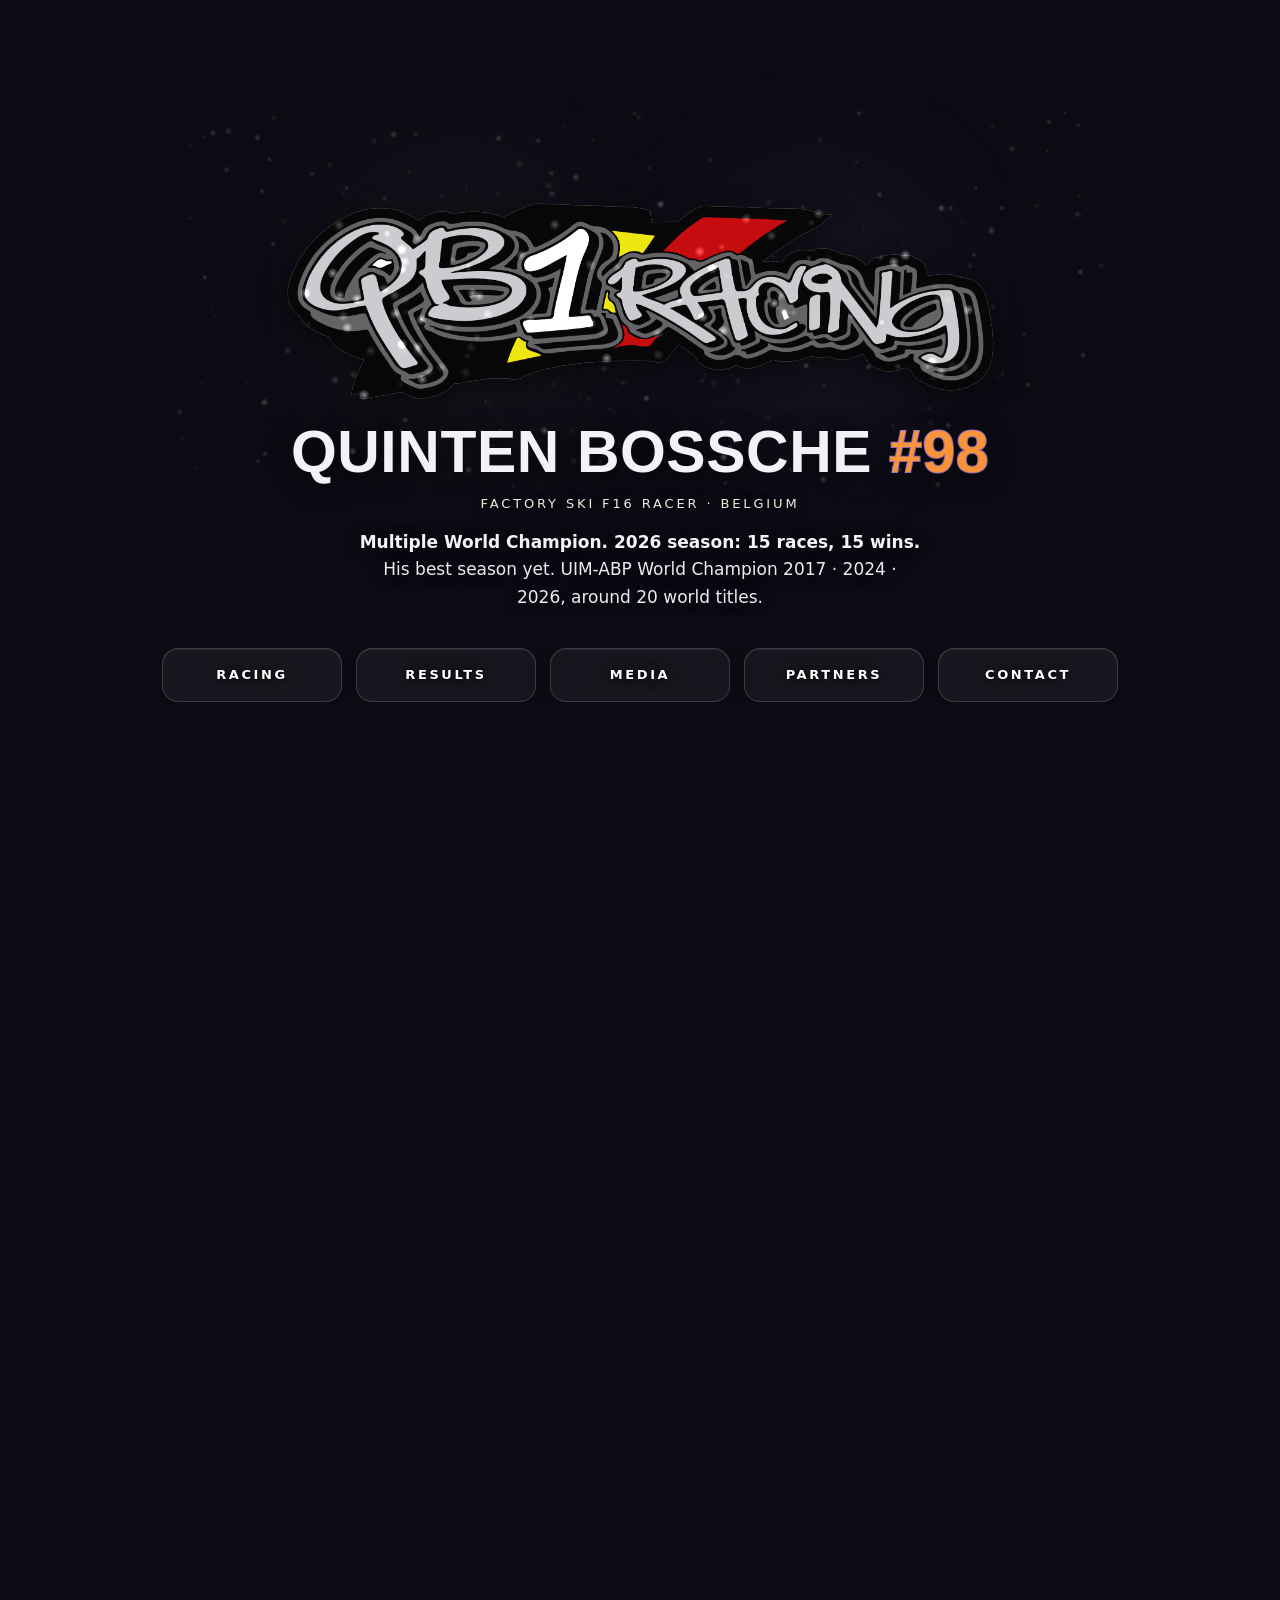
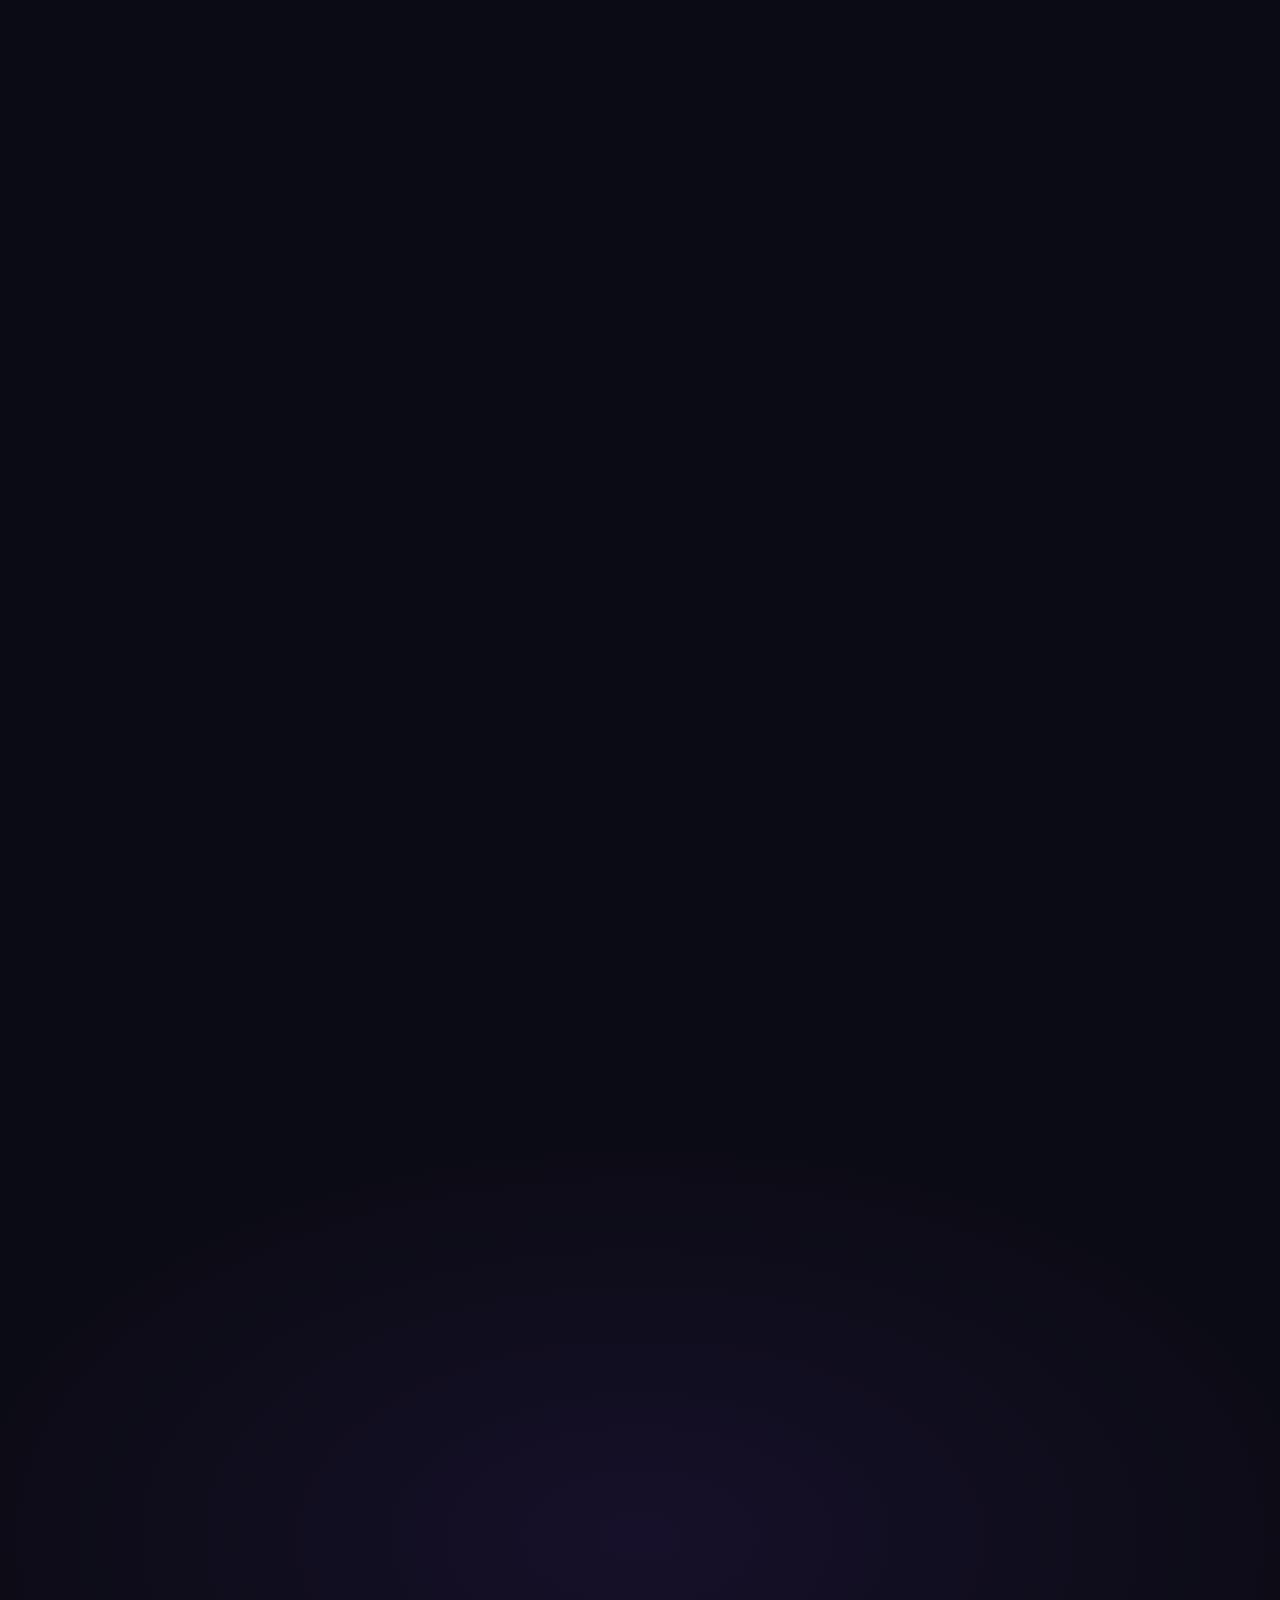
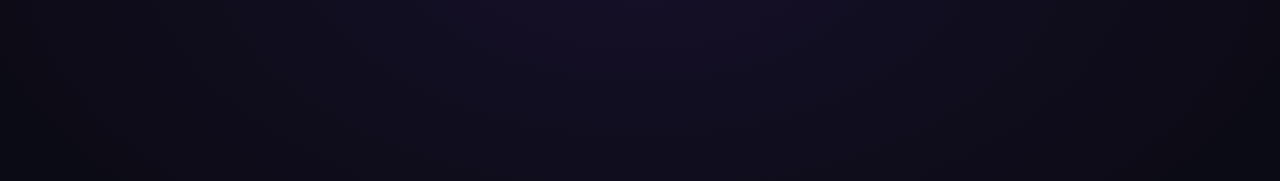
==== commit ef8a6aac: "Beta 1 cleanup: remove unused rival logos (Kommander, JSU, BNJ Parts), old qb1-loop videos and palet" ====
--- a/index.html
+++ b/index.html
@@ -27,14 +27,14 @@
 <meta name="apple-mobile-web-app-status-bar-style" content="black-translucent">
 <link rel="preload" as="image" href="media/draft-winning-reel-poster-1080p.jpg" media="(orientation: landscape)">
 <link rel="preload" as="image" href="media/draft-winning-reel-poster-720x1280.jpg" media="(orientation: portrait)">
-<link rel="stylesheet" href="css/site.css?v=18">
+<link rel="stylesheet" href="css/site.css?v=19">
 </head>
 <body>
 <a class="skip" href="#racing">Skip to content</a>
 
 <header class="hero" id="top">
   <!-- Background: winning reel. Poster first (picture, portrait vs landscape), video injected by JS
-       unless prefers-reduced-motion / Save-Data. Old qb1-loop-* files are kept in media/ but unused. -->
+       unless prefers-reduced-motion / Save-Data. Old qb1-loop-* files were removed (backup in git tag backup-before-cleanup-beta-1). -->
   <picture class="hero-poster" aria-hidden="true">
     <source media="(orientation: portrait)" srcset="media/draft-winning-reel-poster-720x1280.jpg">
     <img src="media/draft-winning-reel-poster-1080p.jpg" alt="" width="1920" height="1080" decoding="async" fetchpriority="high">
@@ -380,12 +380,12 @@
   </div>
 </div>
 
-<script src="js/videos.js?v=18" defer></script>
-<script src="js/particles.js?v=18" defer></script>
-<script src="js/hero-fx.js?v=18" defer></script>
-<script src="js/main.js?v=18" defer></script>
-<script src="js/recap.js?v=18" defer></script>
-<script src="js/story.js?v=18" defer></script>
-<script src="js/reel.js?v=18" defer></script>
+<script src="js/videos.js?v=19" defer></script>
+<script src="js/particles.js?v=19" defer></script>
+<script src="js/hero-fx.js?v=19" defer></script>
+<script src="js/main.js?v=19" defer></script>
+<script src="js/recap.js?v=19" defer></script>
+<script src="js/story.js?v=19" defer></script>
+<script src="js/reel.js?v=19" defer></script>
 </body>
 </html>
--- a/css/site.css
+++ b/css/site.css
@@ -40,6 +40,8 @@
 .hero-logo:focus-visible{box-shadow:0 0 0 2px var(--bg),0 0 0 4px var(--focus)}
 .hero-logo-img{width:100%;height:100%;display:block;filter:drop-shadow(0 0 1px rgba(255,255,255,.75)) drop-shadow(0 6px 24px rgba(0,0,0,.55))}
 .hero-fx{position:absolute;left:-14%;top:-40%;width:128%;height:180%;pointer-events:none}
+/* Beta 1.1: wider padding so burst particles are never cut off; logo stays centred in it (bleed in main.js) */
+.hero-logo .hero-fx{left:-40%;top:-130%;width:180%;height:360%}
 .hero-logo.fx-ready .hero-logo-img{visibility:hidden}
 .wordmark{margin:4px 0 0;font-family:var(--display);font-weight:900;text-transform:uppercase;line-height:.95;letter-spacing:.01em;font-size:clamp(28px,4.6vw,64px);text-shadow:0 3px 22px rgba(0,0,0,.6)}
 .wm-name{display:inline}
